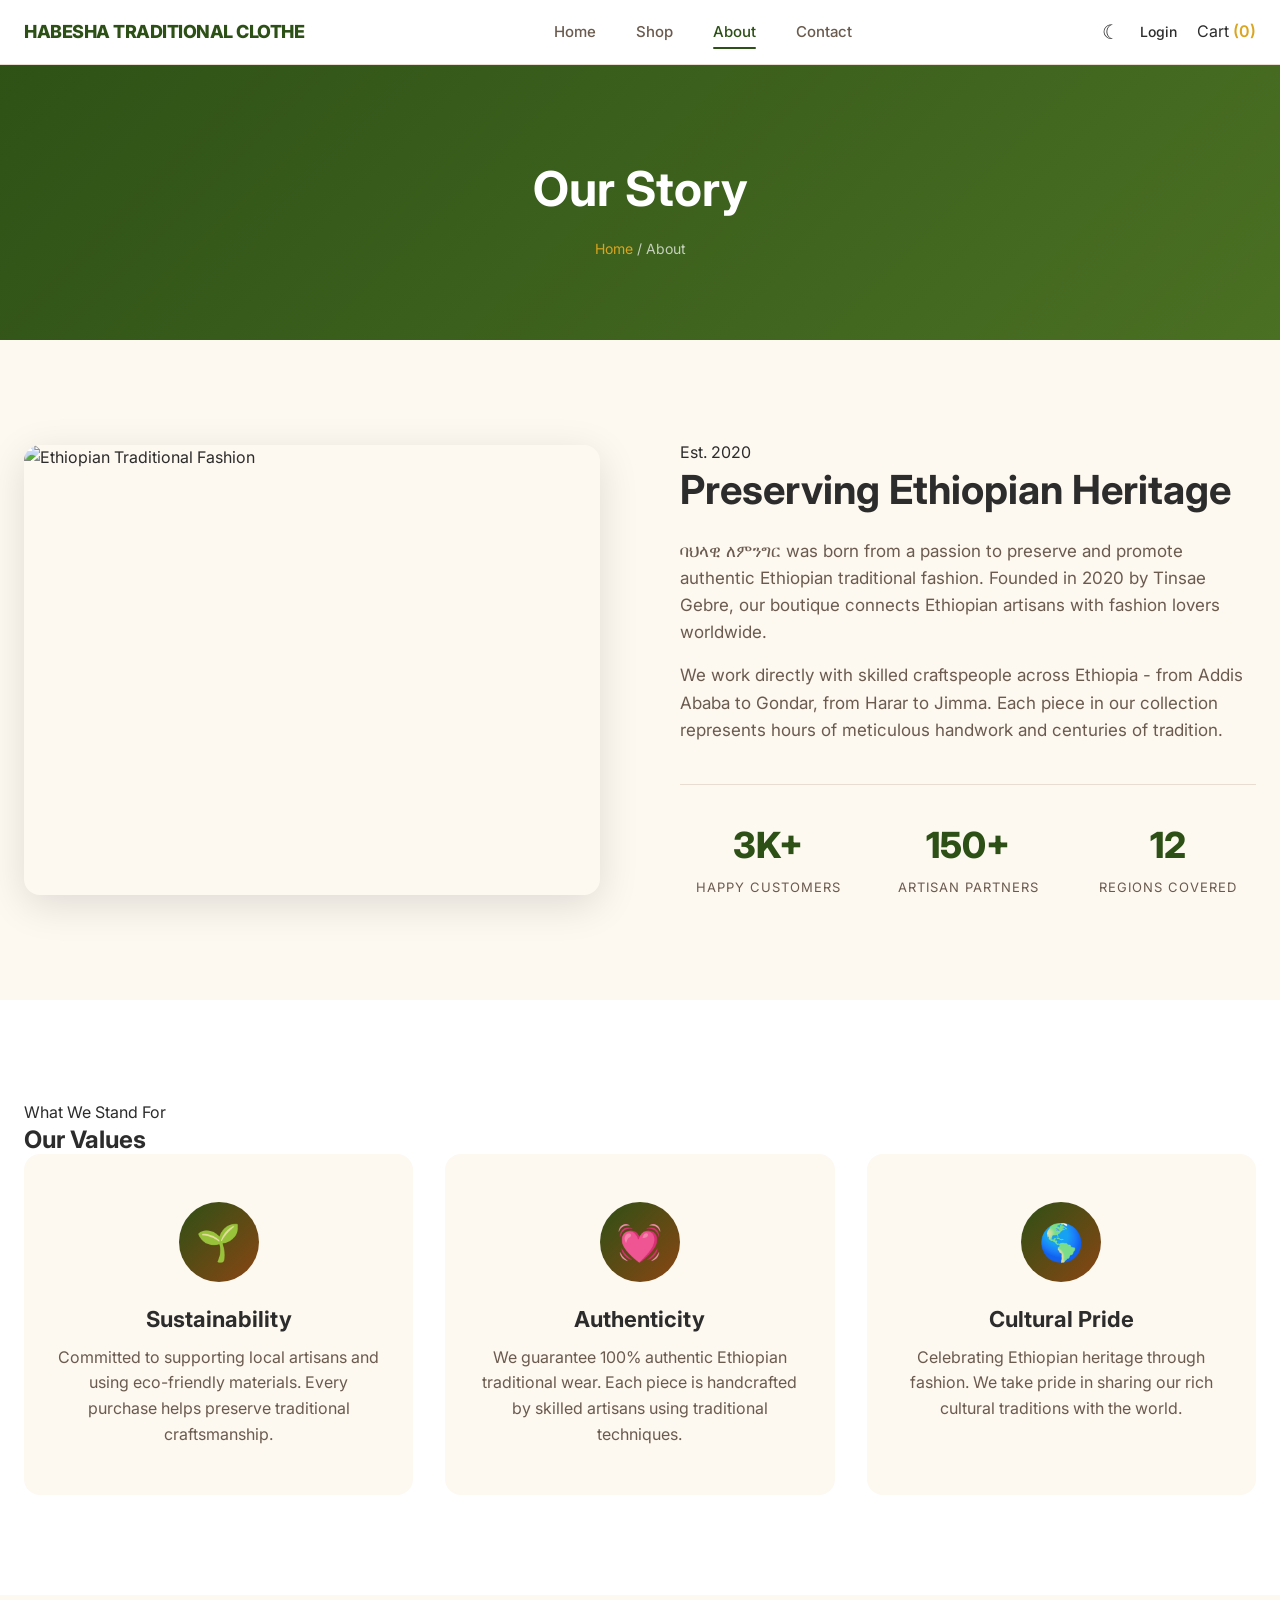
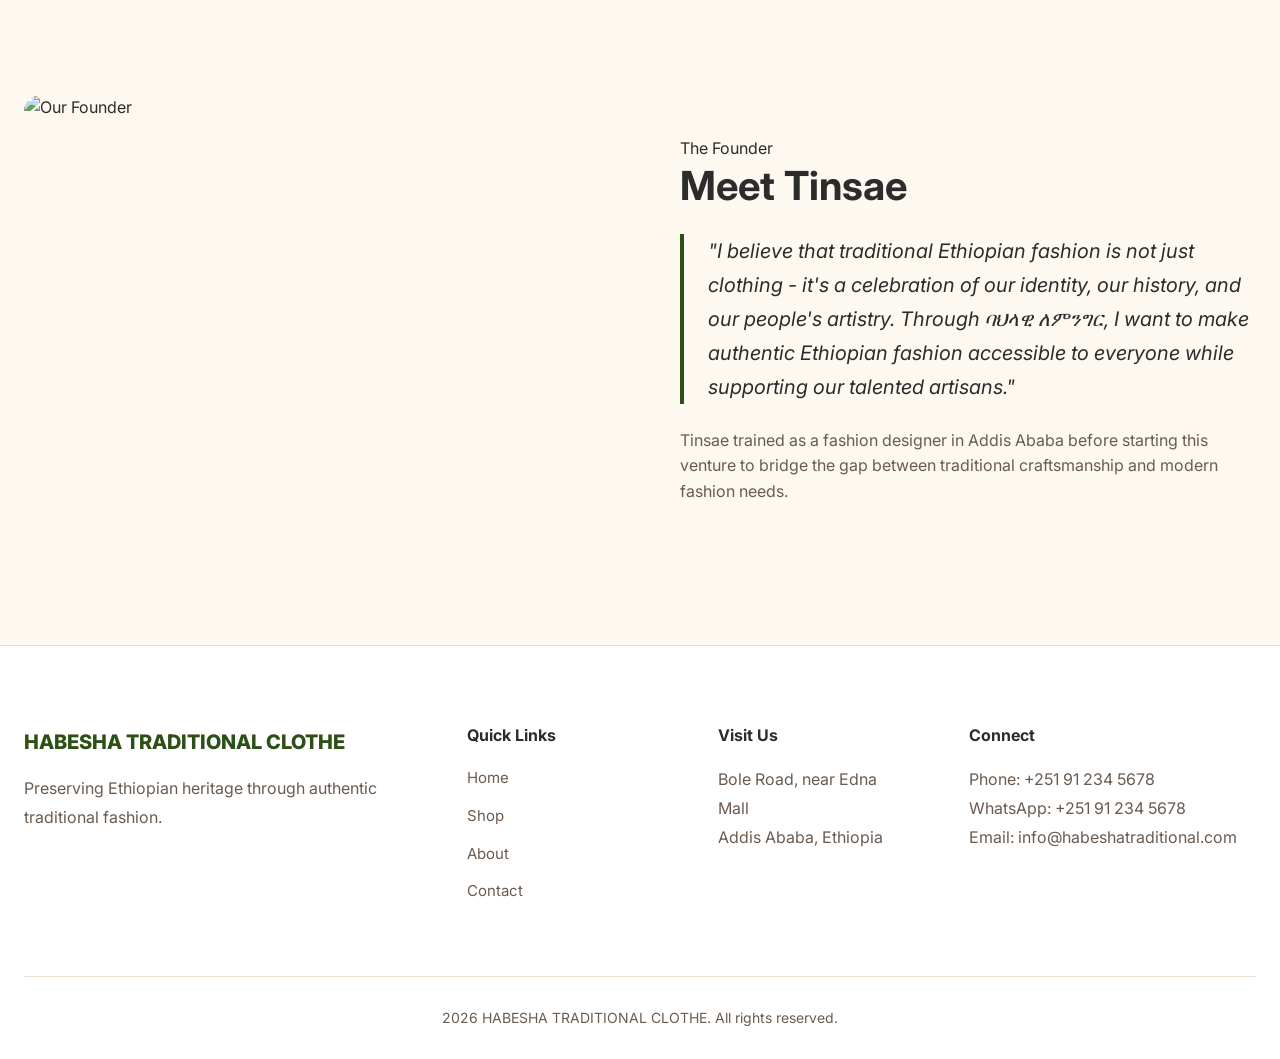
==== about.html @ 8e293a4e "boutque project" ====
<!DOCTYPE html>
<html lang="en">
<head>
    <meta charset="UTF-8">
    <meta name="viewport" content="width=device-width, initial-scale=1.0">
    <title>About | HABESHA TRADITIONAL CLOTHE - Ethiopian Fashion</title>
    <link href="https://fonts.googleapis.com/css2?family=Inter:wght@300;400;500;600;700;800&display=swap" rel="stylesheet">
    <link rel="stylesheet" href="styles.css">
    <script src="https://cdn.jsdelivr.net/npm/@emailjs/browser@4/dist/email.min.js"></script>
    <meta name="google-signin-client_id" content="YOUR_GOOGLE_CLIENT_ID.apps.googleusercontent.com">
    <script src="https://accounts.google.com/gsi/client" async defer></script>
    <meta name="facebook-app-id" content="YOUR_FACEBOOK_APP_ID">
    <script async defer crossorigin="anonymous" src="https://connect.facebook.net/en_US/sdk.js"></script>
</head>
<body>
    <nav class="navbar">
        <div class="nav-container">
            <a href="index.html" class="logo">HABESHA TRADITIONAL CLOTHE</a>
            <ul class="nav-links">
                <li><a href="index.html">Home</a></li>
                <li><a href="shop.html">Shop</a></li>
                <li><a href="about.html" class="active">About</a></li>
                <li><a href="contact.html">Contact</a></li>
            </ul>
            <div class="nav-icons">
                <a href="#" class="theme-toggle" onclick="toggleTheme()">
                    <span class="theme-icon">&#9790;</span>
                </a>
                <a href="#" class="user-icon" onclick="openAuthModal()">
                    <span class="user-text">Login</span>
                </a>
                <a href="#" class="cart-icon" onclick="openCart()">
                    <span>Cart</span>
                    <span class="cart-count">(0)</span>
                </a>
            </div>
            <div class="hamburger" onclick="toggleMenu()">
                <span></span>
                <span></span>
                <span></span>
            </div>
        </div>
    </nav>

    <div class="cart-sidebar" id="cartSidebar">
        <div class="cart-header">
            <h3>Shopping Cart</h3>
            <span onclick="closeCart()">X</span>
        </div>
        <div class="cart-items" id="cartItems">
            <p class="cart-empty">Your cart is empty</p>
        </div>
        <div class="cart-footer">
            <div class="cart-total">
                <span>Total:</span>
                <span id="cartTotal">ETB 0</span>
            </div>
            <button onclick="checkout()">Checkout</button>
        </div>
    </div>

    <section class="about-header">
        <div class="container">
            <h1>Our Story</h1>
            <div class="breadcrumbs">
                <a href="index.html">Home</a> / About
            </div>
        </div>
    </section>

    <section class="about-intro">
        <div class="container">
            <div class="about-intro-grid">
                <img src="https://images.unsplash.com/photo-1558171813-4c088753af8f?w=600" alt="Ethiopian Traditional Fashion" class="about-intro-image">
                <div class="about-intro-text">
                    <span class="section-subtitle">Est. 2020</span>
                    <h2>Preserving Ethiopian Heritage</h2>
                    <p>ባህላዊ ለምንግር was born from a passion to preserve and promote authentic Ethiopian traditional fashion. Founded in 2020 by Tinsae Gebre, our boutique connects Ethiopian artisans with fashion lovers worldwide.</p>
                    <p>We work directly with skilled craftspeople across Ethiopia - from Addis Ababa to Gondar, from Harar to Jimma. Each piece in our collection represents hours of meticulous handwork and centuries of tradition.</p>
                    <div class="about-stats">
                        <div class="stat-item">
                            <span class="stat-number">3K+</span>
                            <span class="stat-label">Happy Customers</span>
                        </div>
                        <div class="stat-item">
                            <span class="stat-number">150+</span>
                            <span class="stat-label">Artisan Partners</span>
                        </div>
                        <div class="stat-item">
                            <span class="stat-number">12</span>
                            <span class="stat-label">Regions Covered</span>
                        </div>
                    </div>
                </div>
            </div>
        </div>
    </section>

    <section class="values-section">
        <div class="container">
            <span class="section-subtitle">What We Stand For</span>
            <h2 class="section-title">Our Values</h2>
            <div class="values-grid">
                <div class="value-card">
                    <div class="value-icon">&#127793;</div>
                    <h3>Sustainability</h3>
                    <p>Committed to supporting local artisans and using eco-friendly materials. Every purchase helps preserve traditional craftsmanship.</p>
                </div>
                <div class="value-card">
                    <div class="value-icon">&#128147;</div>
                    <h3>Authenticity</h3>
                    <p>We guarantee 100% authentic Ethiopian traditional wear. Each piece is handcrafted by skilled artisans using traditional techniques.</p>
                </div>
                <div class="value-card">
                    <div class="value-icon">&#127758;</div>
                    <h3>Cultural Pride</h3>
                    <p>Celebrating Ethiopian heritage through fashion. We take pride in sharing our rich cultural traditions with the world.</p>
                </div>
            </div>
        </div>
    </section>

    <section class="owner-section">
        <div class="container">
            <div class="owner-grid">
                <img src="https://images.unsplash.com/photo-1573496359142-b8d87734a5a2?w=600" alt="Our Founder" class="owner-image">
                <div class="owner-text">
                    <span class="section-subtitle">The Founder</span>
                    <h2>Meet Tinsae</h2>
                    <blockquote>"I believe that traditional Ethiopian fashion is not just clothing - it's a celebration of our identity, our history, and our people's artistry. Through ባህላዊ ለምንግር, I want to make authentic Ethiopian fashion accessible to everyone while supporting our talented artisans."</blockquote>
                    <p>Tinsae trained as a fashion designer in Addis Ababa before starting this venture to bridge the gap between traditional craftsmanship and modern fashion needs.</p>
                </div>
            </div>
        </div>
    </section>

    <footer>
        <div class="container">
            <div class="footer-content">
                <div class="footer-section">
                    <a href="index.html" class="footer-logo">HABESHA TRADITIONAL CLOTHE</a>
                    <p>Preserving Ethiopian heritage through authentic traditional fashion.</p>
                </div>
                <div class="footer-section">
                    <h4>Quick Links</h4>
                    <ul>
                        <li><a href="index.html">Home</a></li>
                        <li><a href="shop.html">Shop</a></li>
                        <li><a href="about.html">About</a></li>
                        <li><a href="contact.html">Contact</a></li>
                    </ul>
                </div>
                <div class="footer-section">
                    <h4>Visit Us</h4>
                    <p>Bole Road, near Edna Mall<br>Addis Ababa, Ethiopia</p>
                </div>
                <div class="footer-section">
                    <h4>Connect</h4>
                    <p>Phone: +251 91 234 5678<br>WhatsApp: +251 91 234 5678<br>Email: info@habeshatraditional.com</p>
                </div>
            </div>
            <div class="footer-bottom">
                <p>2026 HABESHA TRADITIONAL CLOTHE. All rights reserved.</p>
            </div>
        </div>
    </footer>

    <div class="notification" id="notification"></div>

    <!-- Login/Register Modal -->
    <div class="auth-modal" id="authModal">
        <div class="auth-modal-content">
            <span class="close-auth" onclick="closeAuthModal()">&#10005;</span>
            <div class="auth-header">
                <h2 id="authTitle">Login</h2>
                <p id="authSubtitle">Welcome back! Please login to continue.</p>
            </div>
            <form id="loginForm" onsubmit="handleLogin(event)">
                <div class="auth-form">
                    <div class="form-group">
                        <label>Email Address</label>
                        <input type="email" placeholder="Enter your email" required>
                    </div>
                    <div class="form-group">
                        <label>Password</label>
                        <input type="password" placeholder="Enter your password" required>
                    </div>
                    <button type="submit" class="auth-btn">Login</button>
                    <p class="auth-switch">Don't have an account? <a href="#" onclick="switchAuth('register')">Create Account</a></p>
                </div>
            </form>
            <form id="registerForm" style="display: none;" onsubmit="handleRegister(event)">
                <div class="auth-form">
                    <div class="form-group">
                        <label>Full Name</label>
                        <input type="text" placeholder="Enter your name" required>
                    </div>
                    <div class="form-group">
                        <label>Email Address</label>
                        <input type="email" placeholder="Enter your email" required>
                    </div>
                    <div class="form-group">
                        <label>Phone Number</label>
                        <input type="tel" placeholder="+251..." required>
                    </div>
                    <div class="form-group">
                        <label>Password</label>
                        <input type="password" placeholder="Create a password" required>
                    </div>
                    <div class="form-group">
                        <label>Confirm Password</label>
                        <input type="password" placeholder="Confirm your password" required>
                    </div>
                    <button type="submit" class="auth-btn">Create Account</button>
                    <p class="auth-switch">Already have an account? <a href="#" onclick="switchAuth('login')">Login</a></p>
                </div>
            </form>
            <div class="auth-divider"><span>or continue with</span></div>
            <div class="social-auth">
                <button class="social-btn google-btn" onclick="googleSignIn()">
                    <svg class="google-icon" viewBox="0 0 24 24"><path fill="#4285F4" d="M22.56 12.25c0-.78-.07-1.53-.2-2.25H12v4.26h5.92c-.26 1.37-1.04 2.53-2.21 3.31v2.77h3.57c2.08-1.92 3.28-4.74 3.28-8.09z"/><path fill="#34A853" d="M12 23c2.97 0 5.46-.98 7.28-2.66l-3.57-2.77c-.98.66-2.23 1.06-3.71 1.06-2.86 0-5.29-1.93-6.16-4.53H2.18v2.84C3.99 20.53 7.7 23 12 23z"/><path fill="#FBBC05" d="M5.84 14.09c-.22-.66-.35-1.36-.35-2.09s.13-1.43.35-2.09V7.07H2.18C1.43 8.55 1 10.22 1 12s.43 3.45 1.18 4.93l2.85-2.22.81-.62z"/><path fill="#EA4335" d="M12 5.38c1.62 0 3.06.56 4.21 1.64l3.15-3.15C17.45 2.09 14.97 1 12 1 7.7 1 3.99 3.47 2.18 7.07l3.66 2.84c.87-2.6 3.3-4.53 6.16-4.53z"/></svg>
                    <span>Sign in with Google</span>
                </button>
                <button class="social-btn facebook-btn" onclick="facebookSignIn()">
                    <svg class="facebook-icon" viewBox="0 0 24 24"><path fill="#1877F2" d="M24 12.073c0-6.627-5.373-12-12-12s-12 5.373-12 12c0 5.99 4.388 10.954 10.125 11.854v-8.385H7.078v-3.47h3.047V9.43c0-3.007 1.792-4.669 4.533-4.669 1.312 0 2.686.235 2.686.235v2.953H15.83c-1.491 0-1.956.925-1.956 1.874v2.25h3.328l-.532 3.47h-2.796v8.385C19.612 23.027 24 18.062 24 12.073z"/></svg>
                    <span>Sign in with Facebook</span>
                </button>
            </div>
        </div>
    </div>

    <!-- Logged In User Menu -->
    <div class="user-menu" id="userMenu">
        <div class="user-menu-header">
            <div class="user-avatar-lg" id="userAvatar">J</div>
            <div class="user-info">
                <h4 id="userName">John Doe</h4>
                <p id="userEmail">john@email.com</p>
            </div>
        </div>
        <div class="user-menu-items">
            <a href="#" onclick="openProfileModal()"><span>&#128100;</span> My Account</a>
            <a href="#" onclick="openProfileModal(); showProfileTab('orders');"><span>&#128722;</span> My Orders</a>
            <a href="#"><span>&#10084;</span> Wishlist</a>
            <a href="#"><span>&#9881;</span> Settings</a>
        </div>
        <button class="logout-btn" onclick="logout()">Logout</button>
    </div>

    <!-- Profile Modal -->
    <div class="profile-modal" id="profileModal">
        <div class="profile-modal-content">
            <span class="close-profile" onclick="closeProfileModal()">&#10005;</span>
            <div class="profile-header">
                <div class="profile-avatar" id="profileAvatar">J</div>
                <h2 id="profileName">User Name</h2>
                <p id="profileEmail">user@email.com</p>
            </div>
            
            <div class="profile-tabs">
                <button class="profile-tab active" onclick="showProfileTab('edit')">Edit Profile</button>
                <button class="profile-tab" onclick="showProfileTab('orders')">My Orders</button>
                <button class="profile-tab" onclick="showProfileTab('settings')">Settings</button>
            </div>
            
            <div class="profile-content" id="editProfileTab">
                <form onsubmit="updateProfile(event)">
                    <div class="form-group">
                        <label>Full Name</label>
                        <input type="text" id="editName" required>
                    </div>
                    <div class="form-group">
                        <label>Email Address</label>
                        <input type="email" id="editEmail" required>
                    </div>
                    <div class="form-group">
                        <label>Phone Number</label>
                        <input type="tel" id="editPhone" placeholder="+251...">
                    </div>
                    <div class="form-group">
                        <label>Delivery Address</label>
                        <textarea id="editAddress" rows="3" placeholder="Enter your full address"></textarea>
                    </div>
                    <button type="submit" class="profile-save-btn">Save Changes</button>
                </form>
            </div>
            
            <div class="profile-content" id="ordersProfileTab" style="display:none;">
                <div id="orderHistory">
                    <p class="no-orders">No orders yet</p>
                </div>
            </div>
            
            <div class="profile-content" id="settingsProfileTab" style="display:none;">
                <form onsubmit="changePassword(event)">
                    <h4>Change Password</h4>
                    <div class="form-group">
                        <label>Current Password</label>
                        <input type="password" id="currentPassword" required>
                    </div>
                    <div class="form-group">
                        <label>New Password</label>
                        <input type="password" id="newPassword" required>
                    </div>
                    <div class="form-group">
                        <label>Confirm New Password</label>
                        <input type="password" id="confirmNewPassword" required>
                    </div>
                    <button type="submit" class="profile-save-btn">Update Password</button>
                </form>
            </div>
        </div>
    </div>

    <!-- Payment Modal -->
    <div class="payment-modal" id="paymentModal">
        <div class="payment-modal-content">
            <span class="close-payment" onclick="closePaymentModal()">&#10005;</span>
            <h2>Select Payment Method</h2>
            <p class="payment-subtitle">Choose how you'd like to pay</p>
            
            <div class="payment-methods">
                <div class="payment-method" onclick="selectPayment('telebirr')">
                    <div class="payment-icon telebirr-icon">T</div>
                    <div class="payment-info">
                        <h4>Telebirr</h4>
                        <p>Pay with Telebirr mobile money</p>
                    </div>
                    <span class="payment-check">&#10003;</span>
                </div>
                
                <div class="payment-method" onclick="selectPayment('cbe')">
                    <div class="payment-icon cbe-icon">C</div>
                    <div class="payment-info">
                        <h4>Commercial Bank of Ethiopia</h4>
                        <p>Direct bank transfer</p>
                    </div>
                    <span class="payment-check">&#10003;</span>
                </div>
                
                <div class="payment-method" onclick="selectPayment('awash')">
                    <div class="payment-icon awash-icon">A</div>
                    <div class="payment-info">
                        <h4>Awash Bank</h4>
                        <p>Transfer to Awash Bank</p>
                    </div>
                    <span class="payment-check">&#10003;</span>
                </div>
                
                <div class="payment-method" onclick="selectPayment('cod')">
                    <div class="payment-icon cod-icon">$</div>
                    <div class="payment-info">
                        <h4>Cash on Delivery</h4>
                        <p>Pay when you receive</p>
                    </div>
                    <span class="payment-check">&#10003;</span>
                </div>
            </div>
            
            <div class="payment-details" id="paymentDetails" style="display:none;">
                <h3 id="paymentTitle"></h3>
                <div id="paymentInfo"></div>
                <form id="paymentForm" onsubmit="processPayment(event)">
                    <div class="form-group">
                        <label>Transaction/Reference Number</label>
                        <input type="text" id="paymentRef" placeholder="Enter your payment reference" required>
                    </div>
                    <button type="submit" class="payment-btn">Confirm Order</button>
                </form>
            </div>
            
            <div class="cod-confirm" id="codConfirm" style="display:none;">
                <p>You will pay <strong id="codTotal">ETB 0</strong> when your order arrives.</p>
                <button onclick="processCODOrder()" class="payment-btn">Confirm Order</button>
            </div>
        </div>
    </div>

    <script src="script.js"></script>
</body>
</html>
---- styles.css ----
:root {
    --primary: #2D5016;
    --secondary: #8B4513;
    --accent: #DAA520;
    --background: #FDF8F0;
    --text: #2C2C2C;
    --text-light: #6B5B4F;
    --white: #FFFFFF;
    --border: #E8DDD0;
    --card-bg: #FFFFFF;
    --shadow: 0 4px 20px rgba(0,0,0,0.08);
    --shadow-lg: 0 10px 40px rgba(0,0,0,0.12);
    --radius: 16px;
    --radius-sm: 8px;
}

[data-theme="dark"] {
    --primary: #DAA520;
    --secondary: #8B4513;
    --accent: #FF6B35;
    --background: #1A1A1A;
    --text: #F5F5F5;
    --text-light: #B0A090;
    --white: #2C2C2C;
    --border: #404040;
    --card-bg: #2C2C2C;
    --shadow: 0 4px 20px rgba(0,0,0,0.3);
    --shadow-lg: 0 10px 40px rgba(0,0,0,0.4);
}

* { margin: 0; padding: 0; box-sizing: border-box; }
html { scroll-behavior: smooth; }

body {
    font-family: 'Inter', -apple-system, BlinkMacSystemFont, sans-serif;
    background: var(--background);
    color: var(--text);
    line-height: 1.6;
    font-size: 16px;
    transition: background 0.3s, color 0.3s;
}

h1, h2, h3, h4 { font-weight: 700; line-height: 1.2; color: var(--text); }
a { text-decoration: none; color: inherit; transition: 0.3s; }
ul { list-style: none; }
img { max-width: 100%; }

.container { max-width: 1280px; margin: 0 auto; padding: 0 24px; }

.navbar {
    position: fixed; top: 0; left: 0; right: 0;
    background: var(--white);
    backdrop-filter: blur(20px);
    -webkit-backdrop-filter: blur(20px);
    border-bottom: 1px solid var(--border);
    z-index: 1000;
    transition: all 0.3s;
}

.nav-container {
    max-width: 1280px; margin: 0 auto; padding: 16px 24px;
    display: flex; justify-content: space-between; align-items: center;
}

.logo {
    font-size: 18px; font-weight: 800;
    color: var(--primary);
    letter-spacing: -0.5px;
}

.nav-links { display: flex; gap: 40px; }
.nav-links a {
    font-size: 15px; font-weight: 500; color: var(--text-light);
    position: relative; padding: 8px 0;
}
.nav-links a:hover, .nav-links a.active { color: var(--primary); }
.nav-links a::after {
    content: ''; position: absolute; bottom: 0; left: 0;
    width: 0; height: 2px; background: var(--primary);
    transition: 0.3s; border-radius: 2px;
}
.nav-links a:hover::after, .nav-links a.active::after { width: 100%; }

.nav-icons { display: flex; gap: 20px; align-items: center; }
.nav-icons a { color: var(--text); transition: 0.3s; }
.nav-icons a:hover { color: var(--primary); }
.theme-toggle { cursor: pointer; font-size: 20px; }
.cart-count { color: var(--accent); font-weight: 600; }

.hamburger { display: none; flex-direction: column; gap: 6px; cursor: pointer; }
.hamburger span { width: 24px; height: 2px; background: var(--text); border-radius: 2px; transition: 0.3s; }

.hero {
    min-height: 100vh;
    background: linear-gradient(135deg, #2D5016 0%, #4A7023 50%, #8B4513 100%);
    display: flex; align-items: center; justify-content: center;
    position: relative; overflow: hidden;
    padding: 120px 24px 80px;
}

.hero::before {
    content: ''; position: absolute; top: -50%; right: -20%;
    width: 800px; height: 800px;
    background: radial-gradient(circle, rgba(218,165,32,0.3) 0%, transparent 70%);
    animation: float 8s ease-in-out infinite;
}

.hero::after {
    content: ''; position: absolute; bottom: -30%; left: -10%;
    width: 600px; height: 600px;
    background: radial-gradient(circle, rgba(139,69,19,0.2) 0%, transparent 70%);
    animation: float 10s ease-in-out infinite reverse;
}

@keyframes float {
    0%, 100% { transform: translate(0, 0); }
    50% { transform: translate(30px, -30px); }
}

.hero-content {
    position: relative; z-index: 1; text-align: center; max-width: 800px;
}

.hero-badge {
    display: inline-block;
    background: rgba(255,255,255,0.15);
    backdrop-filter: blur(10px);
    padding: 8px 20px;
    border-radius: 50px;
    font-size: 13px; font-weight: 600; color: #fff;
    text-transform: uppercase; letter-spacing: 2px;
    margin-bottom: 24px;
}

.hero-content h1 {
    font-size: clamp(40px, 8vw, 72px);
    color: #fff; margin-bottom: 16px;
    line-height: 1.1;
}

.hero-content p {
    font-size: 20px; color: rgba(255,255,255,0.85);
    margin-bottom: 40px; max-width: 500px; margin-left: auto; margin-right: auto;
}

.cta-btn {
    display: inline-flex; align-items: center; gap: 10px;
    padding: 16px 36px;
    background: var(--accent);
    color: #fff;
    font-size: 15px; font-weight: 600;
    border-radius: 50px;
    transition: all 0.3s;
    box-shadow: 0 4px 20px rgba(218,165,32,0.4);
}
.cta-btn:hover {
    transform: translateY(-3px);
    box-shadow: 0 8px 30px rgba(218,165,32,0.5);
}

.section-header { text-align: center; margin-bottom: 60px; }
.section-badge {
    display: inline-block;
    background: linear-gradient(135deg, var(--primary), var(--secondary));
    color: #fff; padding: 6px 16px;
    border-radius: 50px; font-size: 12px; font-weight: 600;
    text-transform: uppercase; letter-spacing: 1px;
    margin-bottom: 16px;
}
.section-header h2 { font-size: 40px; margin-bottom: 16px; }
.section-header p { color: var(--text-light); max-width: 600px; margin: 0 auto; }

.intro { padding: 120px 0; background: var(--background); }
.intro-grid { display: grid; grid-template-columns: 1fr 1fr; gap: 80px; align-items: center; }
.intro-text .section-badge { margin-bottom: 16px; }
.intro-text h2 { font-size: 44px; margin-bottom: 24px; }
.intro-text p { color: var(--text-light); margin-bottom: 16px; font-size: 17px; }

.text-link {
    display: inline-flex; align-items: center; gap: 8px;
    color: var(--primary); font-weight: 600; margin-top: 24px;
}
.text-link:hover { gap: 12px; }

.intro-images { position: relative; }
.intro-img-1 {
    height: 400px; width: 70%;
    object-fit: cover;
    border-radius: var(--radius); box-shadow: var(--shadow-lg);
}
.intro-img-2 {
    position: absolute; bottom: -40px; right: 0;
    height: 280px; width: 50%;
    object-fit: cover;
    border-radius: var(--radius); box-shadow: var(--shadow-lg);
}

.categories { padding: 100px 0; background: var(--background); }
.category-grid { display: grid; grid-template-columns: repeat(4, 1fr); gap: 24px; }
.category-card {
    position: relative; height: 380px;
    border-radius: var(--radius);
    overflow: hidden; cursor: pointer;
}
.category-img {
    height: 100%; width: 100%;
    object-fit: cover;
    transition: transform 0.5s;
}
.category-card:hover .category-img { transform: scale(1.1); }

.category-1 { background: linear-gradient(180deg, transparent 40%, rgba(0,0,0,0.7) 100%), linear-gradient(135deg, #2D5016, #4A7023); }
.category-2 { background: linear-gradient(180deg, transparent 40%, rgba(0,0,0,0.7) 100%), linear-gradient(135deg, #8B4513, #DAA520); }
.category-3 { background: linear-gradient(180deg, transparent 40%, rgba(0,0,0,0.7) 100%), linear-gradient(135deg, #DAA520, #2D5016); }
.category-4 { background: linear-gradient(180deg, transparent 40%, rgba(0,0,0,0.7) 100%), linear-gradient(135deg, #4A7023, #8B4513); }

.category-overlay {
    position: absolute; bottom: 0; left: 0; right: 0;
    padding: 30px; color: #fff;
}
.category-overlay h3 { font-size: 22px; margin-bottom: 4px; }
.category-overlay span {
    font-size: 13px; opacity: 0.8;
    text-transform: uppercase; letter-spacing: 1px;
}

.featured { padding: 120px 0; background: var(--card-bg); }
.featured-grid { display: grid; grid-template-columns: repeat(3, 1fr); gap: 32px; }
.featured-card {
    background: var(--background);
    border-radius: var(--radius);
    overflow: hidden;
    transition: all 0.3s;
}
.featured-card:hover { transform: translateY(-8px); box-shadow: var(--shadow-lg); }

.featured-img {
    height: 280px; width: 100%;
    object-fit: cover;
    transition: transform 0.5s;
}
.featured-card:hover .featured-img { transform: scale(1.05); }
.featured-1 { background: linear-gradient(135deg, #8B4513, #DAA520); }
.featured-2 { background: linear-gradient(135deg, #2D5016, #4A7023); }
.featured-3 { background: linear-gradient(135deg, #DAA520, #8B4513); }

.featured-content { padding: 24px; }
.featured-content h3 { font-size: 20px; margin-bottom: 8px; }
.featured-content p { color: var(--text-light); font-size: 15px; margin-bottom: 16px; }

.testimonials { padding: 120px 0; background: var(--background); }
.testimonial-grid { display: grid; grid-template-columns: repeat(3, 1fr); gap: 32px; }
.testimonial-card {
    background: var(--card-bg);
    padding: 40px;
    border-radius: var(--radius);
    box-shadow: var(--shadow);
    transition: all 0.3s;
}
.testimonial-card:hover { transform: translateY(-5px); box-shadow: var(--shadow-lg); }

.stars { color: #DAA520; margin-bottom: 16px; font-size: 14px; }
.testimonial-card p { font-size: 17px; line-height: 1.7; margin-bottom: 24px; color: var(--text); }
.client-info { display: flex; align-items: center; gap: 12px; }
.client-avatar {
    width: 48px; height: 48px;
    background: linear-gradient(135deg, var(--primary), var(--secondary));
    border-radius: 50%;
    display: flex; align-items: center; justify-content: center;
    color: #fff; font-weight: 700; font-size: 18px;
}
.client-name { font-weight: 600; font-size: 15px; }

.newsletter {
    padding: 100px 0;
    background: linear-gradient(135deg, #2D5016, #4A7023);
    text-align: center;
}
.newsletter h2 { color: #fff; font-size: 36px; margin-bottom: 16px; }
.newsletter > .container > p { color: rgba(255,255,255,0.8); margin-bottom: 32px; }

.newsletter-form { display: flex; gap: 12px; justify-content: center; flex-wrap: wrap; max-width: 500px; margin: 0 auto; }
.newsletter input {
    flex: 1; min-width: 250px;
    padding: 16px 24px;
    border: none; border-radius: 50px;
    font-size: 15px;
    background: rgba(255,255,255,0.15);
    color: #fff;
    backdrop-filter: blur(10px);
}
.newsletter input::placeholder { color: rgba(255,255,255,0.7); }
.newsletter button {
    padding: 16px 32px;
    background: var(--accent);
    color: #fff; border: none;
    border-radius: 50px;
    font-size: 15px; font-weight: 600;
    cursor: pointer;
    transition: all 0.3s;
}
.newsletter button:hover { background: #C4961A; transform: translateY(-2px); }

footer { background: var(--white); padding: 80px 0 30px; border-top: 1px solid var(--border); }
.footer-content { display: grid; grid-template-columns: 2fr 1fr 1fr 1.5fr; gap: 60px; margin-bottom: 60px; }
.footer-logo {
    font-size: 20px; font-weight: 800;
    color: var(--primary);
    margin-bottom: 16px; display: block;
}
.footer-section p { color: var(--text-light); line-height: 1.8; }
.footer-section h4 { font-size: 16px; margin-bottom: 20px; color: var(--text); }
.footer-section ul li { margin-bottom: 12px; }
.footer-section ul li a { color: var(--text-light); font-size: 15px; }
.footer-section ul li a:hover { color: var(--primary); }
.footer-bottom {
    text-align: center; padding-top: 30px;
    border-top: 1px solid var(--border);
}
.footer-bottom p { color: var(--text-light); font-size: 14px; }

.shop-header {
    padding: 160px 0 80px;
    background: linear-gradient(135deg, #2D5016, #4A7023);
    text-align: center;
}
.shop-header h1 { font-size: 48px; color: #fff; margin-bottom: 12px; }
.shop-header p { color: rgba(255,255,255,0.8); font-size: 18px; }

.breadcrumbs { margin-top: 20px; font-size: 14px; color: rgba(255,255,255,0.7); }
.breadcrumbs a { color: var(--accent); }

.shop-content { padding: 60px 0; }
.shop-layout { display: grid; grid-template-columns: 280px 1fr; gap: 40px; }

.shop-sidebar { position: sticky; top: 100px; }
.filter-section {
    background: var(--card-bg);
    padding: 24px;
    border-radius: var(--radius);
    margin-bottom: 24px;
    box-shadow: var(--shadow);
}
.filter-section h3 { font-size: 16px; margin-bottom: 20px; padding-bottom: 12px; border-bottom: 1px solid var(--border); }
.filter-btn {
    display: block; width: 100%;
    padding: 10px 0;
    background: none; border: none;
    text-align: left;
    font-size: 15px; color: var(--text-light);
    cursor: pointer; transition: 0.3s;
}
.filter-btn:hover, .filter-btn.active { color: var(--primary); font-weight: 600; }
.filter-section input[type="range"] { width: 100%; accent-color: var(--primary); }
.filter-section p { font-size: 14px; color: var(--text-light); margin-top: 8px; }

.shop-header-row {
    display: flex; justify-content: space-between; align-items: center;
    margin-bottom: 30px;
}
.product-count { color: var(--text-light); font-size: 15px; }
.shop-header-row select {
    padding: 10px 16px;
    border: 1px solid var(--border);
    border-radius: var(--radius-sm);
    background: var(--card-bg);
    color: var(--text);
    font-size: 14px; cursor: pointer;
}

.product-grid { display: grid; grid-template-columns: repeat(auto-fill, minmax(250px, 1fr)); gap: 24px; }
.product-card {
    background: var(--card-bg);
    border-radius: var(--radius);
    overflow: hidden;
    transition: all 0.3s;
    box-shadow: var(--shadow);
}
.product-card:hover { transform: translateY(-8px); box-shadow: var(--shadow-lg); }

.product-image {
    height: 280px; width: 100%; 
    object-fit: cover;
    position: relative;
}
.product-desc { font-size: 13px; color: var(--text-light); margin-bottom: 8px; }

.habesha-1 { background: linear-gradient(135deg, #F5F5F5, #E8E8E8); }
.habesha-2 { background: linear-gradient(135deg, #2D5016, #4A7023); }
.habesha-3 { background: linear-gradient(135deg, #F8F8F8, #E0E0E0); }
.mens-1 { background: linear-gradient(135deg, #F5F5F5, #E8E8E8); }
.mens-2 { background: linear-gradient(135deg, #DAA520, #C4961A); }
.shoes-1 { background: linear-gradient(135deg, #8B4513, #6B3410); }
.shoes-2 { background: linear-gradient(135deg, #6B3410, #4A2409); }
.shoes-3 { background: linear-gradient(135deg, #DAA520, #8B4513); }
.acc-1 { background: linear-gradient(135deg, #C0C0C0, #A0A0A0); }
.acc-2 { background: linear-gradient(135deg, #F0E68C, #DAA520); }
.shawl-1 { background: linear-gradient(135deg, #F5F5F5, #FFFFFF); }
.shawl-2 { background: linear-gradient(135deg, #8B4513, #DAA520); }

.product-badge {
    position: absolute; top: 16px; left: 16px;
    padding: 6px 14px;
    border-radius: 50px;
    font-size: 11px; font-weight: 700;
    text-transform: uppercase; letter-spacing: 1px;
    background: var(--primary); color: #fff;
}
.product-badge.sale { background: #D32F2F; }
.product-badge.bestseller { background: var(--accent); }

.product-card-content { padding: 20px; }
.product-card-content h3 { font-size: 17px; margin-bottom: 4px; }
.product-card .price { font-size: 20px; font-weight: 700; color: var(--primary); margin-bottom: 16px; }
.product-card button {
    width: 100%; padding: 14px;
    background: var(--primary);
    color: #fff; border: none;
    border-radius: var(--radius-sm);
    font-size: 14px; font-weight: 600;
    cursor: pointer; transition: all 0.3s;
}
.product-card button:hover { background: var(--secondary); }

.features-banner { padding: 50px 0; background: var(--card-bg); border-top: 1px solid var(--border); }
.features-grid { display: grid; grid-template-columns: repeat(4, 1fr); gap: 30px; }
.feature-item {
    text-align: center; padding: 24px;
    background: var(--background);
    border-radius: var(--radius);
}
.feature-icon {
    width: 60px; height: 60px;
    background: linear-gradient(135deg, var(--primary), var(--secondary));
    border-radius: 50%;
    margin: 0 auto 16px;
    display: flex; align-items: center; justify-content: center;
    color: #fff; font-size: 24px;
}
.feature-item h4 { font-size: 16px; margin-bottom: 4px; }
.feature-item p { font-size: 14px; color: var(--text-light); }

.about-header { padding: 160px 0 80px; background: linear-gradient(135deg, #2D5016, #4A7023); text-align: center; }
.about-header h1 { font-size: 48px; color: #fff; margin-bottom: 12px; }

.about-intro { padding: 100px 0; background: var(--background); }
.about-intro-grid { display: grid; grid-template-columns: 1fr 1fr; gap: 80px; align-items: center; }
.about-intro-image {
    height: 450px;
    width: 100%;
    object-fit: cover;
    border-radius: var(--radius);
    box-shadow: var(--shadow-lg);
}
.about-intro-text h2 { font-size: 40px; margin-bottom: 24px; }
.about-intro-text p { color: var(--text-light); margin-bottom: 16px; font-size: 17px; }

.about-stats {
    display: grid; grid-template-columns: repeat(3, 1fr);
    gap: 24px; margin-top: 40px;
    padding-top: 32px; border-top: 1px solid var(--border);
}
.stat-item { text-align: center; }
.stat-number { display: block; font-size: 36px; font-weight: 800; color: var(--primary); }
.stat-label { font-size: 13px; color: var(--text-light); text-transform: uppercase; letter-spacing: 1px; }

.values-section { padding: 100px 0; background: var(--card-bg); }
.values-grid { display: grid; grid-template-columns: repeat(3, 1fr); gap: 32px; }
.value-card {
    background: var(--background);
    padding: 48px 32px; text-align: center;
    border-radius: var(--radius);
    transition: all 0.3s;
}
.value-card:hover { transform: translateY(-8px); box-shadow: var(--shadow-lg); }
.value-icon {
    width: 80px; height: 80px;
    background: linear-gradient(135deg, var(--primary), var(--secondary));
    border-radius: 50%;
    margin: 0 auto 24px;
    display: flex; align-items: center; justify-content: center;
    font-size: 36px;
}
.value-card h3 { font-size: 22px; margin-bottom: 12px; }
.value-card p { color: var(--text-light); font-size: 16px; }

.owner-section { padding: 100px 0; background: var(--background); }
.owner-grid { display: grid; grid-template-columns: 1fr 1fr; gap: 80px; align-items: center; }
.owner-image {
    height: 450px;
    width: 100%;
    object-fit: cover;
    border-radius: var(--radius);
}
.owner-text h2 { font-size: 40px; margin-bottom: 24px; }
.owner-text blockquote {
    font-size: 20px; line-height: 1.7;
    color: var(--text);
    margin-bottom: 24px;
    padding-left: 24px;
    border-left: 4px solid var(--primary);
    font-style: italic;
}
.owner-text p { color: var(--text-light); }

.contact-header { padding: 160px 0 80px; background: linear-gradient(135deg, #2D5016, #4A7023); text-align: center; }
.contact-header h1 { font-size: 48px; color: #fff; margin-bottom: 12px; }
.contact-header p { color: rgba(255,255,255,0.8); font-size: 18px; }

.contact-content { padding: 80px 0; background: var(--background); }
.contact-grid { display: grid; grid-template-columns: 1fr 1.5fr; gap: 60px; }

.contact-info-card {
    background: var(--card-bg);
    padding: 28px; margin-bottom: 20px;
    border-radius: var(--radius);
    box-shadow: var(--shadow);
    display: flex; gap: 20px; align-items: flex-start;
}
.contact-icon {
    width: 52px; height: 52px;
    background: linear-gradient(135deg, var(--primary), var(--secondary));
    border-radius: 50%;
    display: flex; align-items: center; justify-content: center;
    color: #fff; font-size: 20px; flex-shrink: 0;
}
.contact-info-card h3 { font-size: 18px; margin-bottom: 8px; }
.contact-info-card p { color: var(--text-light); line-height: 1.7; }

.contact-form-wrapper {
    background: var(--card-bg);
    padding: 48px;
    border-radius: var(--radius);
    box-shadow: var(--shadow);
}
.contact-form-wrapper h2 { font-size: 28px; margin-bottom: 32px; }
.form-row { display: grid; grid-template-columns: 1fr 1fr; gap: 20px; }
.form-group { margin-bottom: 20px; }
.form-group label { display: block; font-size: 14px; font-weight: 600; margin-bottom: 8px; color: var(--text); }
.form-group input, .form-group select, .form-group textarea {
    width: 100%; padding: 14px 18px;
    border: 2px solid var(--border);
    border-radius: var(--radius-sm);
    font-size: 15px;
    background: var(--background);
    color: var(--text);
    transition: 0.3s;
}
.form-group input:focus, .form-group select:focus, .form-group textarea:focus {
    outline: none; border-color: var(--primary);
}
.contact-form-wrapper button {
    padding: 16px 40px;
    background: var(--primary);
    color: #fff; border: none;
    border-radius: var(--radius-sm);
    font-size: 15px; font-weight: 600;
    cursor: pointer; transition: all 0.3s;
}
.contact-form-wrapper button:hover { background: var(--secondary); }
.contact-form-wrapper button:disabled {
    opacity: 0.7;
    cursor: not-allowed;
}

.cart-sidebar {
    position: fixed; top: 0; right: 0; width: 420px; max-width: 100%; height: 100%;
    background: var(--card-bg); z-index: 2000;
    transform: translateX(100%); transition: 0.4s;
    box-shadow: -10px 0 40px var(--shadow);
    display: flex; flex-direction: column;
}
.cart-sidebar.active { transform: translateX(0); }
.cart-header {
    padding: 24px;
    border-bottom: 1px solid var(--border);
    display: flex; justify-content: space-between; align-items: center;
}
.cart-header h3 { font-size: 20px; }
.cart-header span { cursor: pointer; font-size: 24px; color: var(--text-light); }
.cart-items { flex: 1; overflow-y: auto; padding: 20px; }
.cart-empty { text-align: center; padding: 60px 20px; color: var(--text-light); }
.cart-item {
    display: flex; gap: 16px; padding: 16px 0;
    border-bottom: 1px solid var(--border);
}
.cart-item-info { flex: 1; }
.cart-item-info h4 { font-size: 15px; margin-bottom: 4px; }
.cart-item-price { color: var(--primary); font-weight: 600; }
.cart-item-qty { display: flex; gap: 8px; margin-top: 8px; }
.cart-item-qty button {
    width: 28px; height: 28px;
    border: 1px solid var(--border);
    background: var(--background);
    border-radius: 4px; cursor: pointer;
}
.remove-item { background: none; border: none; color: var(--text-light); cursor: pointer; font-size: 18px; }
.cart-footer { padding: 24px; border-top: 1px solid var(--border); }
.cart-total { display: flex; justify-content: space-between; font-size: 18px; font-weight: 700; margin-bottom: 16px; }
.cart-total span:last-child { color: var(--primary); }
.cart-footer button {
    width: 100%; padding: 16px;
    background: var(--primary); color: #fff;
    border: none; border-radius: var(--radius-sm);
    font-size: 15px; font-weight: 600; cursor: pointer;
}
.cart-footer button:hover { background: var(--secondary); }

.notification {
    position: fixed; top: 100px; right: 24px;
    background: var(--primary); color: #fff;
    padding: 16px 28px;
    border-radius: var(--radius-sm);
    box-shadow: var(--shadow-lg);
    transform: translateX(400px); transition: 0.4s;
    z-index: 3000; font-weight: 500;
}
.notification.show { transform: translateX(0); }

.auth-modal {
    position: fixed; top: 0; left: 0; right: 0; bottom: 0;
    background: rgba(0,0,0,0.6);
    z-index: 4000;
    display: flex; align-items: center; justify-content: center;
    opacity: 0; visibility: hidden; transition: 0.3s;
}
.auth-modal.active { opacity: 1; visibility: visible; }
.auth-modal-content {
    background: var(--card-bg);
    padding: 48px;
    border-radius: var(--radius);
    max-width: 420px; width: 90%;
    position: relative;
    box-shadow: var(--shadow-lg);
}
.close-auth {
    position: absolute; top: 16px; right: 16px;
    font-size: 24px; cursor: pointer; color: var(--text-light);
}
.close-auth:hover { color: var(--text); }
.auth-header { text-align: center; margin-bottom: 32px; }
.auth-header h2 { font-size: 28px; margin-bottom: 8px; }
.auth-header p { color: var(--text-light); font-size: 15px; }
.auth-form .form-group { margin-bottom: 20px; }
.auth-form label { display: block; font-size: 14px; font-weight: 500; margin-bottom: 8px; color: var(--text); }
.auth-form input {
    width: 100%; padding: 14px 16px;
    border: 2px solid var(--border);
    border-radius: var(--radius-sm);
    font-size: 15px;
    background: var(--background); color: var(--text);
    transition: 0.3s;
}
.auth-form input:focus { outline: none; border-color: var(--primary); }
.auth-btn {
    width: 100%; padding: 16px;
    background: var(--primary); color: #fff;
    border: none; border-radius: var(--radius-sm);
    font-size: 15px; font-weight: 600; cursor: pointer;
    transition: 0.3s; margin-top: 8px;
}
.auth-btn:hover { background: var(--secondary); }
.auth-switch { text-align: center; margin-top: 20px; font-size: 14px; color: var(--text-light); }
.auth-switch a { color: var(--primary); font-weight: 600; }
.auth-switch a:hover { text-decoration: underline; }
.auth-divider { text-align: center; margin: 24px 0; position: relative; }
.auth-divider span { background: var(--card-bg); padding: 0 16px; color: var(--text-light); font-size: 13px; position: relative; z-index: 1; }
.auth-divider::before { content: ''; position: absolute; top: 50%; left: 0; right: 0; height: 1px; background: var(--border); }
.social-auth { display: flex; gap: 12px; }
.social-btn {
    flex: 1; padding: 14px;
    border: 2px solid var(--border); border-radius: var(--radius-sm);
    background: var(--background); color: var(--text);
    font-size: 14px; font-weight: 500; cursor: pointer;
    display: flex; align-items: center; justify-content: center; gap: 8px;
    transition: 0.3s;
}
.social-btn:hover { border-color: var(--primary); }
.social-btn { display: flex; align-items: center; justify-content: center; gap: 10px; }
.social-btn span { font-weight: 500; }
.google-icon, .facebook-icon {
    width: 20px; height: 20px;
}
.google-btn:hover { border-color: #4285F4; }
.facebook-btn:hover { border-color: #1877F2; }

.user-menu {
    position: fixed; top: 70px; right: 20px;
    background: var(--card-bg);
    border-radius: var(--radius);
    box-shadow: var(--shadow-lg);
    min-width: 250px;
    z-index: 1500;
    opacity: 0; visibility: hidden;
    transform: translateY(-10px);
    transition: 0.3s;
}
.user-menu.active { opacity: 1; visibility: visible; transform: translateY(0); }
.user-menu-header {
    padding: 20px;
    display: flex; gap: 12px;
    border-bottom: 1px solid var(--border);
}
.user-avatar-lg {
    width: 48px; height: 48px;
    background: linear-gradient(135deg, var(--primary), var(--secondary));
    border-radius: 50%;
    display: flex; align-items: center; justify-content: center;
    color: #fff; font-weight: 700; font-size: 18px;
}
.user-info h4 { font-size: 16px; margin-bottom: 4px; }
.user-info p { font-size: 13px; color: var(--text-light); }
.user-menu-items { padding: 12px 0; }
.user-menu-items a {
    display: flex; align-items: center; gap: 12px;
    padding: 12px 20px;
    font-size: 14px; color: var(--text);
    transition: 0.3s;
}
.user-menu-items a:hover { background: var(--background); color: var(--primary); }
.user-menu-items span { font-size: 16px; }
.logout-btn {
    width: 100%; padding: 14px;
    background: none; border: none;
    border-top: 1px solid var(--border);
    color: #D32F2F; font-size: 14px; font-weight: 600;
    cursor: pointer; transition: 0.3s;
}
.logout-btn:hover { background: #FFF5F5; }

.user-icon { cursor: pointer; }
.user-text { font-size: 14px; font-weight: 500; }

.payment-modal {
    position: fixed; top: 0; left: 0; right: 0; bottom: 0;
    background: rgba(0,0,0,0.6);
    z-index: 4500;
    display: flex; align-items: center; justify-content: center;
    opacity: 0; visibility: hidden; transition: 0.3s;
}
.payment-modal.active { opacity: 1; visibility: visible; }
.payment-modal-content {
    background: var(--card-bg);
    padding: 40px;
    border-radius: var(--radius);
    max-width: 500px; width: 90%;
    position: relative;
    box-shadow: var(--shadow-lg);
}
.close-payment {
    position: absolute; top: 16px; right: 16px;
    font-size: 24px; cursor: pointer; color: var(--text-light);
}
.close-payment:hover { color: var(--text); }
.payment-modal-content h2 { font-size: 24px; margin-bottom: 8px; text-align: center; }
.payment-subtitle { text-align: center; color: var(--text-light); margin-bottom: 24px; }
.payment-methods { margin-bottom: 24px; }
.payment-method {
    display: flex; align-items: center; gap: 16px;
    padding: 16px;
    border: 2px solid var(--border);
    border-radius: var(--radius-sm);
    margin-bottom: 12px;
    cursor: pointer;
    transition: 0.3s;
}
.payment-method:hover, .payment-method.selected { border-color: var(--primary); background: var(--background); }
.payment-icon {
    width: 48px; height: 48px;
    border-radius: 50%;
    display: flex; align-items: center; justify-content: center;
    color: #fff; font-weight: 700; font-size: 20px;
}
.telebirr-icon { background: linear-gradient(135deg, #1DA1F2, #0D8BD9); }
.cbe-icon { background: linear-gradient(135deg, #0066B2, #004C82); }
.awash-icon { background: linear-gradient(135deg, #FF6B00, #CC5500); }
.cod-icon { background: linear-gradient(135deg, var(--primary), var(--secondary)); }
.payment-info { flex: 1; }
.payment-info h4 { font-size: 16px; margin-bottom: 4px; }
.payment-info p { font-size: 13px; color: var(--text-light); }
.payment-check { font-size: 20px; color: var(--primary); display: none; }
.payment-method.selected .payment-check { display: block; }

.payment-details { margin-top: 24px; padding-top: 24px; border-top: 1px solid var(--border); }
.payment-details h3 { font-size: 18px; margin-bottom: 12px; }
.payment-details p { font-size: 14px; color: var(--text-light); margin-bottom: 16px; }
.payment-btn {
    width: 100%; padding: 16px;
    background: var(--primary); color: #fff;
    border: none; border-radius: var(--radius-sm);
    font-size: 15px; font-weight: 600; cursor: pointer;
    margin-top: 16px;
}
.payment-btn:hover { background: var(--secondary); }
.cod-confirm { margin-top: 24px; padding-top: 24px; border-top: 1px solid var(--border); text-align: center; }
.cod-confirm p { margin-bottom: 16px; }

.profile-modal {
    position: fixed; top: 0; left: 0; right: 0; bottom: 0;
    background: rgba(0,0,0,0.6);
    z-index: 4500;
    display: flex; align-items: center; justify-content: center;
    opacity: 0; visibility: hidden; transition: 0.3s;
}
.profile-modal.active { opacity: 1; visibility: visible; }
.profile-modal-content {
    background: var(--card-bg);
    padding: 40px;
    border-radius: var(--radius);
    max-width: 550px; width: 90%;
    max-height: 90vh; overflow-y: auto;
    position: relative;
    box-shadow: var(--shadow-lg);
}
.close-profile {
    position: absolute; top: 16px; right: 16px;
    font-size: 24px; cursor: pointer; color: var(--text-light);
}
.close-profile:hover { color: var(--text); }
.profile-header { text-align: center; margin-bottom: 24px; }
.profile-avatar {
    width: 80px; height: 80px;
    background: linear-gradient(135deg, var(--primary), var(--secondary));
    border-radius: 50%;
    display: flex; align-items: center; justify-content: center;
    color: #fff; font-weight: 700; font-size: 32px;
    margin: 0 auto 12px;
}
.profile-header h2 { font-size: 24px; margin-bottom: 4px; }
.profile-header p { color: var(--text-light); font-size: 14px; }
.profile-tabs {
    display: flex; gap: 8px; margin-bottom: 24px;
    border-bottom: 1px solid var(--border);
}
.profile-tab {
    padding: 12px 20px;
    background: none; border: none;
    font-size: 14px; font-weight: 500;
    color: var(--text-light);
    cursor: pointer;
    border-bottom: 2px solid transparent;
    transition: 0.3s;
}
.profile-tab:hover, .profile-tab.active { color: var(--primary); border-bottom-color: var(--primary); }
.profile-content .form-group { margin-bottom: 16px; }
.profile-content label { display: block; font-size: 14px; font-weight: 500; margin-bottom: 8px; color: var(--text); }
.profile-content input, .profile-content textarea {
    width: 100%; padding: 12px 14px;
    border: 2px solid var(--border);
    border-radius: var(--radius-sm);
    font-size: 14px;
    background: var(--background); color: var(--text);
    transition: 0.3s;
}
.profile-content input:focus, .profile-content textarea:focus { outline: none; border-color: var(--primary); }
.profile-save-btn {
    width: 100%; padding: 14px;
    background: var(--primary); color: #fff;
    border: none; border-radius: var(--radius-sm);
    font-size: 14px; font-weight: 600; cursor: pointer;
    margin-top: 8px;
}
.profile-save-btn:hover { background: var(--secondary); }
.profile-content h4 { font-size: 18px; margin-bottom: 16px; padding-bottom: 12px; border-bottom: 1px solid var(--border); }

.order-item {
    background: var(--background);
    padding: 20px;
    border-radius: var(--radius-sm);
    margin-bottom: 16px;
}
.order-header {
    display: flex; justify-content: space-between; align-items: center;
    margin-bottom: 12px;
}
.order-id { font-weight: 600; font-size: 14px; }
.order-status {
    padding: 4px 12px;
    border-radius: 50px;
    font-size: 11px; font-weight: 600;
    text-transform: uppercase;
}
.order-status.delivered { background: #D4EDDA; color: #155724; }
.order-status.processing { background: #FFF3CD; color: #856404; }
.order-status.shipped { background: #D1ECF1; color: #0C5460; }
.order-status.pending { background: #E2E3E5; color: #383D41; }
.order-date { font-size: 13px; color: var(--text-light); margin-bottom: 8px; }
.order-items { font-size: 14px; }
.order-total { font-weight: 600; margin-top: 8px; color: var(--primary); }
.no-orders { text-align: center; padding: 40px 20px; color: var(--text-light); }

@media (max-width: 1024px) {
    .intro-grid, .about-intro-grid, .owner-grid, .contact-grid, .shop-layout { grid-template-columns: 1fr; }
    .category-grid, .featured-grid, .testimonial-grid, .footer-content, .values-grid, .features-grid { grid-template-columns: repeat(2, 1fr); }
}

@media (max-width: 768px) {
    .nav-links { display: none; position: absolute; top: 100%; left: 0; right: 0; background: var(--card-bg); flex-direction: column; padding: 24px; gap: 16px; box-shadow: var(--shadow); }
    .nav-links.active { display: flex; }
    .hamburger { display: flex; }
    
    .hero-content h1 { font-size: 36px; }
    .section-header h2 { font-size: 32px; }
    
    .category-grid, .featured-grid, .testimonial-grid, .values-grid, .features-grid { grid-template-columns: 1fr; }
    .footer-content { grid-template-columns: 1fr; gap: 40px; }
    .form-row { grid-template-columns: 1fr; }
    .about-stats { grid-template-columns: 1fr; gap: 16px; }
    .intro-images { margin-top: 40px; }
    .intro-img-2 { display: none; }
}
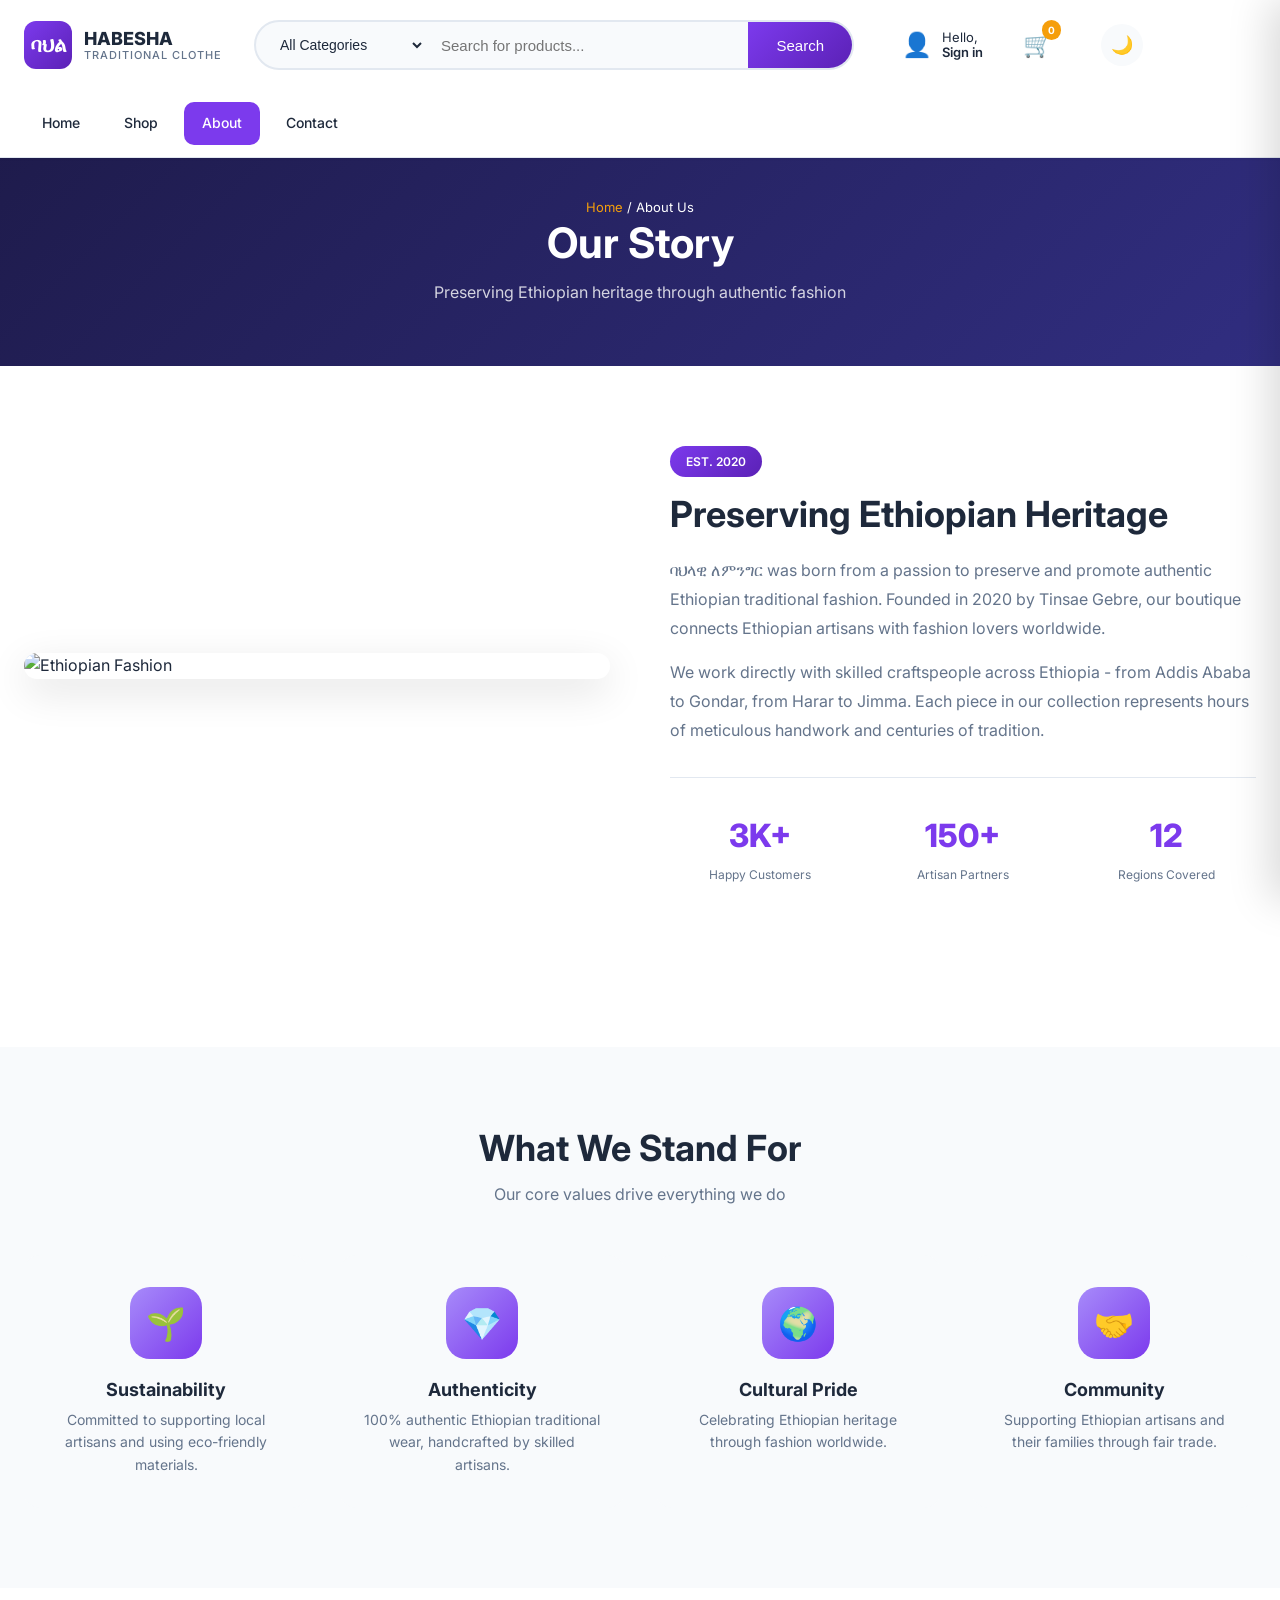
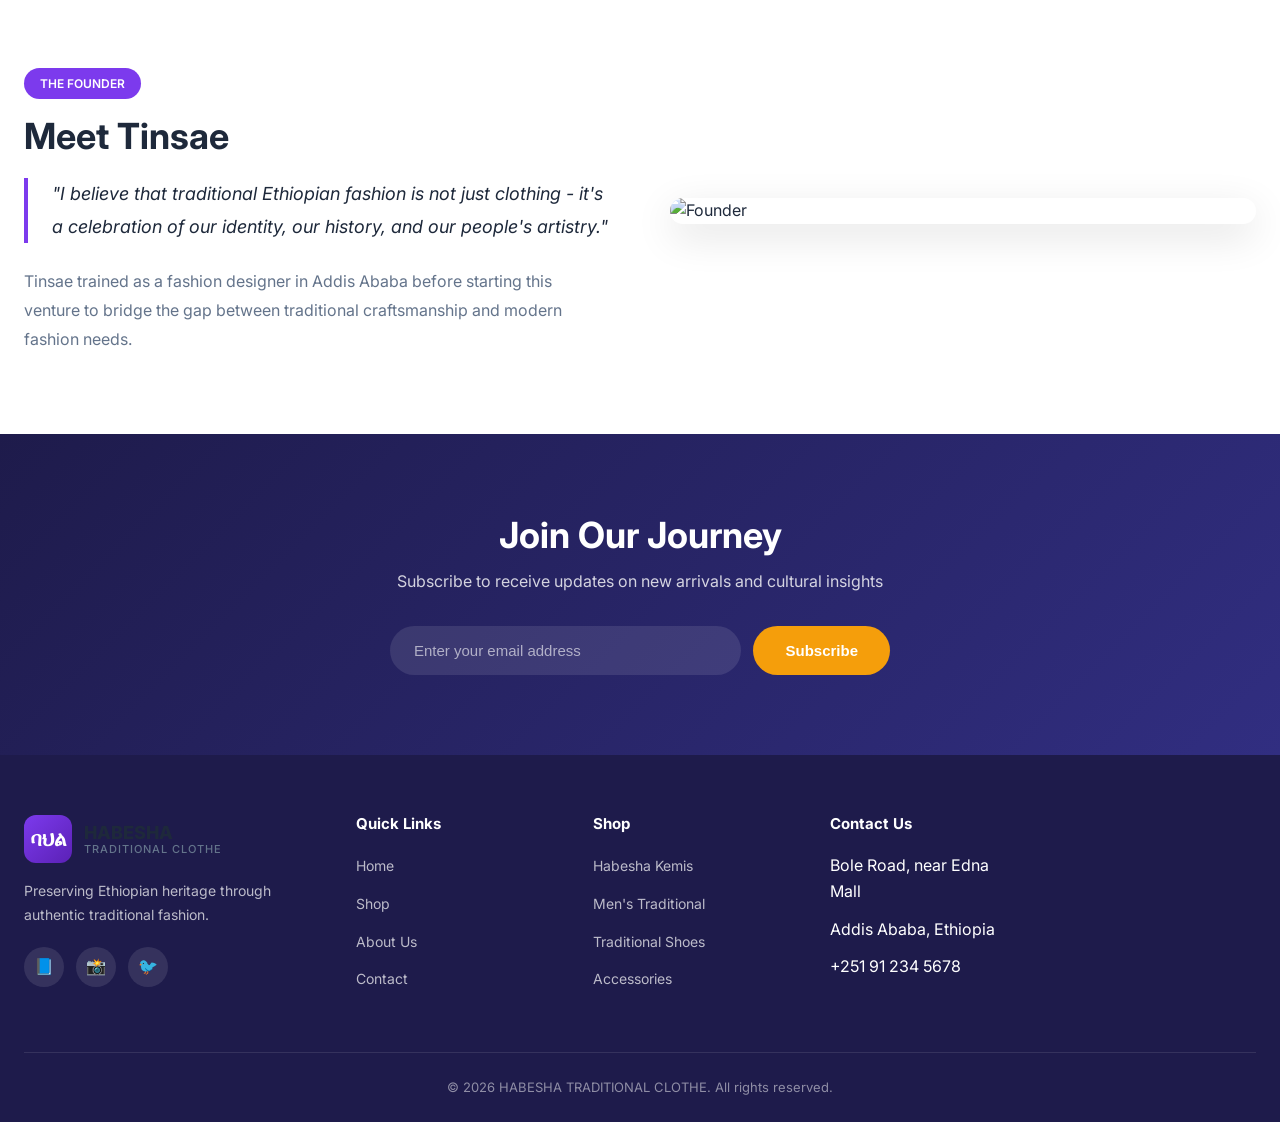
==== commit d0165503: "add new futures for all" ====
--- a/about.html
+++ b/about.html
@@ -3,360 +3,335 @@
 <head>
     <meta charset="UTF-8">
     <meta name="viewport" content="width=device-width, initial-scale=1.0">
-    <title>About | HABESHA TRADITIONAL CLOTHE - Ethiopian Fashion</title>
-    <link href="https://fonts.googleapis.com/css2?family=Inter:wght@300;400;500;600;700;800&display=swap" rel="stylesheet">
+    <title>About Us | HABESHA TRADITIONAL CLOTHE</title>
+    <link href="https://fonts.googleapis.com/css2?family=Inter:wght@400;500;600;700;800&display=swap" rel="stylesheet">
     <link rel="stylesheet" href="styles.css">
-    <script src="https://cdn.jsdelivr.net/npm/@emailjs/browser@4/dist/email.min.js"></script>
-    <meta name="google-signin-client_id" content="YOUR_GOOGLE_CLIENT_ID.apps.googleusercontent.com">
-    <script src="https://accounts.google.com/gsi/client" async defer></script>
-    <meta name="facebook-app-id" content="YOUR_FACEBOOK_APP_ID">
-    <script async defer crossorigin="anonymous" src="https://connect.facebook.net/en_US/sdk.js"></script>
 </head>
 <body>
-    <nav class="navbar">
-        <div class="nav-container">
-            <a href="index.html" class="logo">HABESHA TRADITIONAL CLOTHE</a>
-            <ul class="nav-links">
-                <li><a href="index.html">Home</a></li>
-                <li><a href="shop.html">Shop</a></li>
-                <li><a href="about.html" class="active">About</a></li>
-                <li><a href="contact.html">Contact</a></li>
-            </ul>
-            <div class="nav-icons">
-                <a href="#" class="theme-toggle" onclick="toggleTheme()">
-                    <span class="theme-icon">&#9790;</span>
+    <div class="top-bar">
+        <div class="container">
+            <div class="top-bar-content">
+                <span>Free Delivery on orders over ETB 5,000 in Addis Ababa!</span>
+                <a href="shop.html">Shop Now</a>
+            </div>
+        </div>
+    </div>
+
+    <header class="header">
+        <div class="container">
+            <div class="header-inner">
+                <a href="index.html" class="logo">
+                    <div class="logo-icon">ባህል</div>
+                    <div class="logo-text">
+                        HABESHA
+                        <span>TRADITIONAL CLOTHE</span>
+                    </div>
                 </a>
-                <a href="#" class="user-icon" onclick="openAuthModal()">
-                    <span class="user-text">Login</span>
-                </a>
-                <a href="#" class="cart-icon" onclick="openCart()">
-                    <span>Cart</span>
-                    <span class="cart-count">(0)</span>
-                </a>
-            </div>
-            <div class="hamburger" onclick="toggleMenu()">
-                <span></span>
-                <span></span>
-                <span></span>
-            </div>
-        </div>
-    </nav>
+                
+                <div class="search-box">
+                    <form>
+                        <select>
+                            <option>All Categories</option>
+                            <option>Habesha Kemis</option>
+                            <option>Men's Traditional</option>
+                            <option>Traditional Shoes</option>
+                        </select>
+                        <input type="text" placeholder="Search for products...">
+                        <button type="submit">Search</button>
+                    </form>
+                </div>
+                
+                <div class="header-actions">
+                    <div class="user-menu-wrapper" style="position: relative;">
+                        <a href="#" class="header-action" onclick="toggleUserMenu(); return false;">
+                            <div class="icon">👤</div>
+                            <div class="text">
+                                <span>Hello, <strong id="headerUserName">Sign in</strong></span>
+                            </div>
+                        </a>
+                        <div class="user-menu" id="userMenu">
+                            <div class="user-menu-header">
+                                <div class="user-avatar" id="userAvatar">J</div>
+                                <div>
+                                    <h4 id="userName">John Doe</h4>
+                                    <p id="userEmail">john@email.com</p>
+                                </div>
+                            </div>
+                            <div class="user-menu-links">
+                                <a href="#" onclick="openProfileModal(); closeUserMenu();"><span>👤</span> My Account</a>
+                                <a href="#" onclick="openProfileModal(); showProfileTab('orders'); closeUserMenu();"><span>📦</span> My Orders</a>
+                            </div>
+                            <button class="logout-btn" onclick="logout()">Logout</button>
+                        </div>
+                    </div>
+                    <a href="#" class="header-action" onclick="openCart()">
+                        <div class="icon">🛒<span class="badge" id="headerCartCount">0</span></div>
+                    </a>
+                </div>
+                <button class="theme-btn" onclick="toggleTheme()">🌙</button>
+            </div>
+        </div>
+        
+        <nav class="nav">
+            <div class="container">
+                <div class="nav-inner">
+                    <div class="nav-links">
+                        <a href="index.html">Home</a>
+                        <a href="shop.html">Shop</a>
+                        <a href="about.html" class="active">About</a>
+                        <a href="contact.html">Contact</a>
+                    </div>
+                </div>
+            </div>
+        </nav>
+    </header>
 
     <div class="cart-sidebar" id="cartSidebar">
         <div class="cart-header">
             <h3>Shopping Cart</h3>
-            <span onclick="closeCart()">X</span>
+            <button class="cart-close" onclick="closeCart()">✕</button>
         </div>
         <div class="cart-items" id="cartItems">
             <p class="cart-empty">Your cart is empty</p>
         </div>
         <div class="cart-footer">
             <div class="cart-total">
-                <span>Total:</span>
+                <span>Subtotal:</span>
                 <span id="cartTotal">ETB 0</span>
             </div>
-            <button onclick="checkout()">Checkout</button>
+            <button onclick="openPaymentModal()">Proceed to Checkout</button>
         </div>
     </div>
 
-    <section class="about-header">
-        <div class="container">
+    <section class="shop-hero">
+        <div class="container">
+            <div class="breadcrumbs">
+                <a href="index.html">Home</a> / About Us
+            </div>
             <h1>Our Story</h1>
-            <div class="breadcrumbs">
-                <a href="index.html">Home</a> / About
-            </div>
-        </div>
-    </section>
-
-    <section class="about-intro">
-        <div class="container">
-            <div class="about-intro-grid">
-                <img src="https://images.unsplash.com/photo-1558171813-4c088753af8f?w=600" alt="Ethiopian Traditional Fashion" class="about-intro-image">
-                <div class="about-intro-text">
-                    <span class="section-subtitle">Est. 2020</span>
-                    <h2>Preserving Ethiopian Heritage</h2>
-                    <p>ባህላዊ ለምንግር was born from a passion to preserve and promote authentic Ethiopian traditional fashion. Founded in 2020 by Tinsae Gebre, our boutique connects Ethiopian artisans with fashion lovers worldwide.</p>
-                    <p>We work directly with skilled craftspeople across Ethiopia - from Addis Ababa to Gondar, from Harar to Jimma. Each piece in our collection represents hours of meticulous handwork and centuries of tradition.</p>
-                    <div class="about-stats">
-                        <div class="stat-item">
-                            <span class="stat-number">3K+</span>
-                            <span class="stat-label">Happy Customers</span>
-                        </div>
-                        <div class="stat-item">
-                            <span class="stat-number">150+</span>
-                            <span class="stat-label">Artisan Partners</span>
-                        </div>
-                        <div class="stat-item">
-                            <span class="stat-number">12</span>
-                            <span class="stat-label">Regions Covered</span>
-                        </div>
-                    </div>
-                </div>
-            </div>
-        </div>
-    </section>
-
-    <section class="values-section">
-        <div class="container">
-            <span class="section-subtitle">What We Stand For</span>
-            <h2 class="section-title">Our Values</h2>
-            <div class="values-grid">
-                <div class="value-card">
-                    <div class="value-icon">&#127793;</div>
+            <p>Preserving Ethiopian heritage through authentic fashion</p>
+        </div>
+    </section>
+
+    <section class="products-section" style="padding: 80px 0;">
+        <div class="container">
+            <div style="display: grid; grid-template-columns: 1fr 1fr; gap: 60px; align-items: center; margin-bottom: 80px;">
+                <div>
+                    <img src="https://images.pexels.com/photos/2736832/pexels-photo-2736832.jpeg?auto=compress&cs=tinysrgb&w=600" alt="Ethiopian Fashion" style="width: 100%; border-radius: var(--radius); box-shadow: var(--shadow-lg);">
+                </div>
+                <div>
+                    <span style="display: inline-block; background: linear-gradient(135deg, var(--primary), var(--primary-dark)); color: #fff; padding: 6px 16px; border-radius: 50px; font-size: 12px; font-weight: 600; margin-bottom: 16px;">EST. 2020</span>
+                    <h2 style="font-size: 36px; margin-bottom: 20px;">Preserving Ethiopian Heritage</h2>
+                    <p style="color: var(--text-light); line-height: 1.8; margin-bottom: 16px;">
+                        ባህላዊ ለምንግር was born from a passion to preserve and promote authentic Ethiopian traditional fashion. Founded in 2020 by Tinsae Gebre, our boutique connects Ethiopian artisans with fashion lovers worldwide.
+                    </p>
+                    <p style="color: var(--text-light); line-height: 1.8;">
+                        We work directly with skilled craftspeople across Ethiopia - from Addis Ababa to Gondar, from Harar to Jimma. Each piece in our collection represents hours of meticulous handwork and centuries of tradition.
+                    </p>
+                    <div style="display: grid; grid-template-columns: repeat(3, 1fr); gap: 24px; margin-top: 32px; padding-top: 32px; border-top: 1px solid var(--border);">
+                        <div style="text-align: center;">
+                            <span style="font-size: 32px; font-weight: 800; color: var(--primary); display: block;">3K+</span>
+                            <span style="font-size: 12px; color: var(--text-light);">Happy Customers</span>
+                        </div>
+                        <div style="text-align: center;">
+                            <span style="font-size: 32px; font-weight: 800; color: var(--primary); display: block;">150+</span>
+                            <span style="font-size: 12px; color: var(--text-light);">Artisan Partners</span>
+                        </div>
+                        <div style="text-align: center;">
+                            <span style="font-size: 32px; font-weight: 800; color: var(--primary); display: block;">12</span>
+                            <span style="font-size: 12px; color: var(--text-light);">Regions Covered</span>
+                        </div>
+                    </div>
+                </div>
+            </div>
+        </div>
+    </section>
+
+    <section style="padding: 80px 0; background: var(--background);">
+        <div class="container">
+            <div class="section-header">
+                <h2>What We Stand For</h2>
+                <p>Our core values drive everything we do</p>
+            </div>
+            <div class="features-grid">
+                <div class="feature-card">
+                    <div class="feature-icon">🌱</div>
                     <h3>Sustainability</h3>
-                    <p>Committed to supporting local artisans and using eco-friendly materials. Every purchase helps preserve traditional craftsmanship.</p>
-                </div>
-                <div class="value-card">
-                    <div class="value-icon">&#128147;</div>
+                    <p>Committed to supporting local artisans and using eco-friendly materials.</p>
+                </div>
+                <div class="feature-card">
+                    <div class="feature-icon">💎</div>
                     <h3>Authenticity</h3>
-                    <p>We guarantee 100% authentic Ethiopian traditional wear. Each piece is handcrafted by skilled artisans using traditional techniques.</p>
-                </div>
-                <div class="value-card">
-                    <div class="value-icon">&#127758;</div>
+                    <p>100% authentic Ethiopian traditional wear, handcrafted by skilled artisans.</p>
+                </div>
+                <div class="feature-card">
+                    <div class="feature-icon">🌍</div>
                     <h3>Cultural Pride</h3>
-                    <p>Celebrating Ethiopian heritage through fashion. We take pride in sharing our rich cultural traditions with the world.</p>
-                </div>
-            </div>
-        </div>
-    </section>
-
-    <section class="owner-section">
-        <div class="container">
-            <div class="owner-grid">
-                <img src="https://images.unsplash.com/photo-1573496359142-b8d87734a5a2?w=600" alt="Our Founder" class="owner-image">
-                <div class="owner-text">
-                    <span class="section-subtitle">The Founder</span>
-                    <h2>Meet Tinsae</h2>
-                    <blockquote>"I believe that traditional Ethiopian fashion is not just clothing - it's a celebration of our identity, our history, and our people's artistry. Through ባህላዊ ለምንግር, I want to make authentic Ethiopian fashion accessible to everyone while supporting our talented artisans."</blockquote>
-                    <p>Tinsae trained as a fashion designer in Addis Ababa before starting this venture to bridge the gap between traditional craftsmanship and modern fashion needs.</p>
-                </div>
-            </div>
-        </div>
-    </section>
-
-    <footer>
-        <div class="container">
-            <div class="footer-content">
-                <div class="footer-section">
-                    <a href="index.html" class="footer-logo">HABESHA TRADITIONAL CLOTHE</a>
+                    <p>Celebrating Ethiopian heritage through fashion worldwide.</p>
+                </div>
+                <div class="feature-card">
+                    <div class="feature-icon">🤝</div>
+                    <h3>Community</h3>
+                    <p>Supporting Ethiopian artisans and their families through fair trade.</p>
+                </div>
+            </div>
+        </div>
+    </section>
+
+    <section class="products-section">
+        <div class="container">
+            <div style="display: grid; grid-template-columns: 1fr 1fr; gap: 60px; align-items: center;">
+                <div>
+                    <span style="display: inline-block; background: var(--primary); color: #fff; padding: 6px 16px; border-radius: 50px; font-size: 12px; font-weight: 600; margin-bottom: 16px;">THE FOUNDER</span>
+                    <h2 style="font-size: 36px; margin-bottom: 20px;">Meet Tinsae</h2>
+                    <blockquote style="font-size: 18px; line-height: 1.8; color: var(--text); padding-left: 24px; border-left: 4px solid var(--primary); font-style: italic; margin-bottom: 24px;">
+                        "I believe that traditional Ethiopian fashion is not just clothing - it's a celebration of our identity, our history, and our people's artistry."
+                    </blockquote>
+                    <p style="color: var(--text-light); line-height: 1.8;">
+                        Tinsae trained as a fashion designer in Addis Ababa before starting this venture to bridge the gap between traditional craftsmanship and modern fashion needs.
+                    </p>
+                </div>
+                <div>
+                    <img src="https://images.pexels.com/photos/1573496359142-b8d87734a5a2?auto=compress&cs=tinysrgb&w=600" alt="Founder" style="width: 100%; border-radius: var(--radius); box-shadow: var(--shadow-lg);">
+                </div>
+            </div>
+        </div>
+    </section>
+
+    <section class="newsletter">
+        <div class="container">
+            <h2>Join Our Journey</h2>
+            <p>Subscribe to receive updates on new arrivals and cultural insights</p>
+            <form class="newsletter-form" onsubmit="handleSubscribe(event)">
+                <input type="email" placeholder="Enter your email address" required>
+                <button type="submit">Subscribe</button>
+            </form>
+        </div>
+    </section>
+
+    <footer class="footer">
+        <div class="container">
+            <div class="footer-grid">
+                <div class="footer-brand">
+                    <a href="index.html" class="logo">
+                        <div class="logo-icon">ባህል</div>
+                        <div class="logo-text">
+                            HABESHA
+                            <span>TRADITIONAL CLOTHE</span>
+                        </div>
+                    </a>
                     <p>Preserving Ethiopian heritage through authentic traditional fashion.</p>
-                </div>
-                <div class="footer-section">
+                    <div class="footer-social">
+                        <a href="#">📘</a>
+                        <a href="#">📸</a>
+                        <a href="#">🐦</a>
+                    </div>
+                </div>
+                <div class="footer-col">
                     <h4>Quick Links</h4>
                     <ul>
                         <li><a href="index.html">Home</a></li>
                         <li><a href="shop.html">Shop</a></li>
-                        <li><a href="about.html">About</a></li>
+                        <li><a href="about.html">About Us</a></li>
                         <li><a href="contact.html">Contact</a></li>
                     </ul>
                 </div>
-                <div class="footer-section">
-                    <h4>Visit Us</h4>
-                    <p>Bole Road, near Edna Mall<br>Addis Ababa, Ethiopia</p>
-                </div>
-                <div class="footer-section">
-                    <h4>Connect</h4>
-                    <p>Phone: +251 91 234 5678<br>WhatsApp: +251 91 234 5678<br>Email: info@habeshatraditional.com</p>
+                <div class="footer-col">
+                    <h4>Shop</h4>
+                    <ul>
+                        <li><a href="shop.html">Habesha Kemis</a></li>
+                        <li><a href="shop.html">Men's Traditional</a></li>
+                        <li><a href="shop.html">Traditional Shoes</a></li>
+                        <li><a href="shop.html">Accessories</a></li>
+                    </ul>
+                </div>
+                <div class="footer-col">
+                    <h4>Contact Us</h4>
+                    <ul>
+                        <li><p>Bole Road, near Edna Mall</p></li>
+                        <li><p>Addis Ababa, Ethiopia</p></li>
+                        <li><p>+251 91 234 5678</p></li>
+                    </ul>
                 </div>
             </div>
             <div class="footer-bottom">
-                <p>2026 HABESHA TRADITIONAL CLOTHE. All rights reserved.</p>
+                <p>© 2026 HABESHA TRADITIONAL CLOTHE. All rights reserved.</p>
             </div>
         </div>
     </footer>
 
     <div class="notification" id="notification"></div>
 
-    <!-- Login/Register Modal -->
-    <div class="auth-modal" id="authModal">
-        <div class="auth-modal-content">
-            <span class="close-auth" onclick="closeAuthModal()">&#10005;</span>
+    <div class="modal-overlay auth-modal" id="authModal">
+        <div class="modal-content">
+            <button class="modal-close" onclick="closeAuthModal()">✕</button>
             <div class="auth-header">
-                <h2 id="authTitle">Login</h2>
-                <p id="authSubtitle">Welcome back! Please login to continue.</p>
+                <h2 id="authTitle">Welcome Back</h2>
+                <p id="authSubtitle">Sign in to your account</p>
             </div>
             <form id="loginForm" onsubmit="handleLogin(event)">
-                <div class="auth-form">
-                    <div class="form-group">
-                        <label>Email Address</label>
-                        <input type="email" placeholder="Enter your email" required>
-                    </div>
-                    <div class="form-group">
-                        <label>Password</label>
-                        <input type="password" placeholder="Enter your password" required>
-                    </div>
-                    <button type="submit" class="auth-btn">Login</button>
-                    <p class="auth-switch">Don't have an account? <a href="#" onclick="switchAuth('register')">Create Account</a></p>
-                </div>
+                <div class="form-group">
+                    <label>Email or Phone</label>
+                    <input type="text" placeholder="Enter your email or phone" required>
+                </div>
+                <div class="form-group">
+                    <label>Password <span style="color: var(--primary); font-size: 11px;">(min 8 characters)</span></label>
+                    <input type="password" placeholder="Enter your password" minlength="8" required>
+                </div>
+                <button type="submit" class="auth-btn">Sign In</button>
+                <p class="auth-switch">
+                    Don't have an account? <a href="#" onclick="switchAuth('register')">Create one</a>
+                </p>
             </form>
             <form id="registerForm" style="display: none;" onsubmit="handleRegister(event)">
-                <div class="auth-form">
-                    <div class="form-group">
-                        <label>Full Name</label>
-                        <input type="text" placeholder="Enter your name" required>
-                    </div>
-                    <div class="form-group">
-                        <label>Email Address</label>
-                        <input type="email" placeholder="Enter your email" required>
-                    </div>
-                    <div class="form-group">
-                        <label>Phone Number</label>
-                        <input type="tel" placeholder="+251..." required>
-                    </div>
-                    <div class="form-group">
-                        <label>Password</label>
-                        <input type="password" placeholder="Create a password" required>
-                    </div>
-                    <div class="form-group">
-                        <label>Confirm Password</label>
-                        <input type="password" placeholder="Confirm your password" required>
-                    </div>
-                    <button type="submit" class="auth-btn">Create Account</button>
-                    <p class="auth-switch">Already have an account? <a href="#" onclick="switchAuth('login')">Login</a></p>
-                </div>
+                <div class="form-group">
+                    <label>Full Name</label>
+                    <input type="text" placeholder="Enter your name" required>
+                </div>
+                <div class="form-group">
+                    <label>Email Address</label>
+                    <input type="email" placeholder="Enter your email" required>
+                </div>
+                <div class="form-group">
+                    <label>Phone Number</label>
+                    <input type="tel" placeholder="+251..." required>
+                </div>
+                <div class="form-group">
+                    <label>Password <span style="color: var(--primary); font-size: 11px;">(min 8 characters)</span></label>
+                    <input type="password" placeholder="At least 8 characters" minlength="8" required>
+                </div>
+                <button type="submit" class="auth-btn">Create Account</button>
+                <p class="auth-switch">
+                    Already have an account? <a href="#" onclick="switchAuth('login')">Sign in</a>
+                </p>
             </form>
-            <div class="auth-divider"><span>or continue with</span></div>
-            <div class="social-auth">
-                <button class="social-btn google-btn" onclick="googleSignIn()">
-                    <svg class="google-icon" viewBox="0 0 24 24"><path fill="#4285F4" d="M22.56 12.25c0-.78-.07-1.53-.2-2.25H12v4.26h5.92c-.26 1.37-1.04 2.53-2.21 3.31v2.77h3.57c2.08-1.92 3.28-4.74 3.28-8.09z"/><path fill="#34A853" d="M12 23c2.97 0 5.46-.98 7.28-2.66l-3.57-2.77c-.98.66-2.23 1.06-3.71 1.06-2.86 0-5.29-1.93-6.16-4.53H2.18v2.84C3.99 20.53 7.7 23 12 23z"/><path fill="#FBBC05" d="M5.84 14.09c-.22-.66-.35-1.36-.35-2.09s.13-1.43.35-2.09V7.07H2.18C1.43 8.55 1 10.22 1 12s.43 3.45 1.18 4.93l2.85-2.22.81-.62z"/><path fill="#EA4335" d="M12 5.38c1.62 0 3.06.56 4.21 1.64l3.15-3.15C17.45 2.09 14.97 1 12 1 7.7 1 3.99 3.47 2.18 7.07l3.66 2.84c.87-2.6 3.3-4.53 6.16-4.53z"/></svg>
-                    <span>Sign in with Google</span>
-                </button>
-                <button class="social-btn facebook-btn" onclick="facebookSignIn()">
-                    <svg class="facebook-icon" viewBox="0 0 24 24"><path fill="#1877F2" d="M24 12.073c0-6.627-5.373-12-12-12s-12 5.373-12 12c0 5.99 4.388 10.954 10.125 11.854v-8.385H7.078v-3.47h3.047V9.43c0-3.007 1.792-4.669 4.533-4.669 1.312 0 2.686.235 2.686.235v2.953H15.83c-1.491 0-1.956.925-1.956 1.874v2.25h3.328l-.532 3.47h-2.796v8.385C19.612 23.027 24 18.062 24 12.073z"/></svg>
-                    <span>Sign in with Facebook</span>
-                </button>
-            </div>
         </div>
     </div>
 
-    <!-- Logged In User Menu -->
-    <div class="user-menu" id="userMenu">
-        <div class="user-menu-header">
-            <div class="user-avatar-lg" id="userAvatar">J</div>
-            <div class="user-info">
-                <h4 id="userName">John Doe</h4>
-                <p id="userEmail">john@email.com</p>
-            </div>
-        </div>
-        <div class="user-menu-items">
-            <a href="#" onclick="openProfileModal()"><span>&#128100;</span> My Account</a>
-            <a href="#" onclick="openProfileModal(); showProfileTab('orders');"><span>&#128722;</span> My Orders</a>
-            <a href="#"><span>&#10084;</span> Wishlist</a>
-            <a href="#"><span>&#9881;</span> Settings</a>
-        </div>
-        <button class="logout-btn" onclick="logout()">Logout</button>
-    </div>
-
-    <!-- Profile Modal -->
-    <div class="profile-modal" id="profileModal">
-        <div class="profile-modal-content">
-            <span class="close-profile" onclick="closeProfileModal()">&#10005;</span>
-            <div class="profile-header">
-                <div class="profile-avatar" id="profileAvatar">J</div>
-                <h2 id="profileName">User Name</h2>
-                <p id="profileEmail">user@email.com</p>
-            </div>
-            
-            <div class="profile-tabs">
-                <button class="profile-tab active" onclick="showProfileTab('edit')">Edit Profile</button>
-                <button class="profile-tab" onclick="showProfileTab('orders')">My Orders</button>
-                <button class="profile-tab" onclick="showProfileTab('settings')">Settings</button>
-            </div>
-            
-            <div class="profile-content" id="editProfileTab">
-                <form onsubmit="updateProfile(event)">
-                    <div class="form-group">
-                        <label>Full Name</label>
-                        <input type="text" id="editName" required>
-                    </div>
-                    <div class="form-group">
-                        <label>Email Address</label>
-                        <input type="email" id="editEmail" required>
-                    </div>
-                    <div class="form-group">
-                        <label>Phone Number</label>
-                        <input type="tel" id="editPhone" placeholder="+251...">
-                    </div>
-                    <div class="form-group">
-                        <label>Delivery Address</label>
-                        <textarea id="editAddress" rows="3" placeholder="Enter your full address"></textarea>
-                    </div>
-                    <button type="submit" class="profile-save-btn">Save Changes</button>
-                </form>
-            </div>
-            
-            <div class="profile-content" id="ordersProfileTab" style="display:none;">
-                <div id="orderHistory">
-                    <p class="no-orders">No orders yet</p>
-                </div>
-            </div>
-            
-            <div class="profile-content" id="settingsProfileTab" style="display:none;">
-                <form onsubmit="changePassword(event)">
-                    <h4>Change Password</h4>
-                    <div class="form-group">
-                        <label>Current Password</label>
-                        <input type="password" id="currentPassword" required>
-                    </div>
-                    <div class="form-group">
-                        <label>New Password</label>
-                        <input type="password" id="newPassword" required>
-                    </div>
-                    <div class="form-group">
-                        <label>Confirm New Password</label>
-                        <input type="password" id="confirmNewPassword" required>
-                    </div>
-                    <button type="submit" class="profile-save-btn">Update Password</button>
-                </form>
-            </div>
-        </div>
-    </div>
-
-    <!-- Payment Modal -->
-    <div class="payment-modal" id="paymentModal">
-        <div class="payment-modal-content">
-            <span class="close-payment" onclick="closePaymentModal()">&#10005;</span>
-            <h2>Select Payment Method</h2>
-            <p class="payment-subtitle">Choose how you'd like to pay</p>
-            
+    <div class="modal-overlay payment-modal" id="paymentModal">
+        <div class="modal-content">
+            <button class="modal-close" onclick="closePaymentModal()">✕</button>
+            <div class="auth-header">
+                <h2>Select Payment Method</h2>
+                <p>Choose how you'd like to pay</p>
+            </div>
             <div class="payment-methods">
                 <div class="payment-method" onclick="selectPayment('telebirr')">
-                    <div class="payment-icon telebirr-icon">T</div>
-                    <div class="payment-info">
-                        <h4>Telebirr</h4>
-                        <p>Pay with Telebirr mobile money</p>
-                    </div>
-                    <span class="payment-check">&#10003;</span>
-                </div>
-                
+                    <div class="payment-icon telebirr">T</div>
+                    <div class="payment-info"><h4>Telebirr</h4><p>Pay with Telebirr mobile money</p></div>
+                    <span class="payment-check">✓</span>
+                </div>
                 <div class="payment-method" onclick="selectPayment('cbe')">
-                    <div class="payment-icon cbe-icon">C</div>
-                    <div class="payment-info">
-                        <h4>Commercial Bank of Ethiopia</h4>
-                        <p>Direct bank transfer</p>
-                    </div>
-                    <span class="payment-check">&#10003;</span>
-                </div>
-                
-                <div class="payment-method" onclick="selectPayment('awash')">
-                    <div class="payment-icon awash-icon">A</div>
-                    <div class="payment-info">
-                        <h4>Awash Bank</h4>
-                        <p>Transfer to Awash Bank</p>
-                    </div>
-                    <span class="payment-check">&#10003;</span>
-                </div>
-                
+                    <div class="payment-icon cbe">C</div>
+                    <div class="payment-info"><h4>Commercial Bank</h4><p>Direct bank transfer</p></div>
+                    <span class="payment-check">✓</span>
+                </div>
                 <div class="payment-method" onclick="selectPayment('cod')">
-                    <div class="payment-icon cod-icon">$</div>
-                    <div class="payment-info">
-                        <h4>Cash on Delivery</h4>
-                        <p>Pay when you receive</p>
-                    </div>
-                    <span class="payment-check">&#10003;</span>
-                </div>
-            </div>
-            
+                    <div class="payment-icon cod">$</div>
+                    <div class="payment-info"><h4>Cash on Delivery</h4><p>Pay when you receive</p></div>
+                    <span class="payment-check">✓</span>
+                </div>
+            </div>
             <div class="payment-details" id="paymentDetails" style="display:none;">
                 <h3 id="paymentTitle"></h3>
                 <div id="paymentInfo"></div>
@@ -368,7 +343,6 @@
                     <button type="submit" class="payment-btn">Confirm Order</button>
                 </form>
             </div>
-            
             <div class="cod-confirm" id="codConfirm" style="display:none;">
                 <p>You will pay <strong id="codTotal">ETB 0</strong> when your order arrives.</p>
                 <button onclick="processCODOrder()" class="payment-btn">Confirm Order</button>
--- a/styles.css
+++ b/styles.css
@@ -1,911 +1,1965 @@
 :root {
-    --primary: #2D5016;
-    --secondary: #8B4513;
-    --accent: #DAA520;
-    --background: #FDF8F0;
-    --text: #2C2C2C;
-    --text-light: #6B5B4F;
+    --primary: #7C3AED;
+    --primary-light: #A78BFA;
+    --primary-dark: #5B21B6;
+    --secondary: #1E1B4B;
+    --accent: #F59E0B;
+    --background: #F8FAFC;
+    --background-alt: #F1F5F9;
+    --text: #1E293B;
+    --text-light: #64748B;
     --white: #FFFFFF;
-    --border: #E8DDD0;
+    --border: #E2E8F0;
     --card-bg: #FFFFFF;
-    --shadow: 0 4px 20px rgba(0,0,0,0.08);
-    --shadow-lg: 0 10px 40px rgba(0,0,0,0.12);
+    --success: #10B981;
+    --error: #EF4444;
+    --shadow: 0 1px 3px rgba(0,0,0,0.06);
+    --shadow-md: 0 4px 12px rgba(0,0,0,0.08);
+    --shadow-lg: 0 12px 40px rgba(0,0,0,0.12);
     --radius: 16px;
-    --radius-sm: 8px;
+    --radius-sm: 10px;
+    --radius-xs: 6px;
 }
 
 [data-theme="dark"] {
-    --primary: #DAA520;
-    --secondary: #8B4513;
-    --accent: #FF6B35;
-    --background: #1A1A1A;
-    --text: #F5F5F5;
-    --text-light: #B0A090;
-    --white: #2C2C2C;
-    --border: #404040;
-    --card-bg: #2C2C2C;
-    --shadow: 0 4px 20px rgba(0,0,0,0.3);
-    --shadow-lg: 0 10px 40px rgba(0,0,0,0.4);
+    --primary: #A78BFA;
+    --primary-light: #C4B5FD;
+    --primary-dark: #8B5CF6;
+    --secondary: #312E81;
+    --accent: #FBBF24;
+    --background: #0F172A;
+    --background-alt: #1E293B;
+    --text: #F1F5F9;
+    --text-light: #94A3B8;
+    --white: #1E293B;
+    --border: #334155;
+    --card-bg: #1E293B;
+    --shadow: 0 1px 3px rgba(0,0,0,0.2);
+    --shadow-md: 0 4px 12px rgba(0,0,0,0.3);
+    --shadow-lg: 0 12px 40px rgba(0,0,0,0.4);
 }
 
 * { margin: 0; padding: 0; box-sizing: border-box; }
-html { scroll-behavior: smooth; }
+*:before, *:after { box-sizing: border-box; }
+html { scroll-behavior: smooth; font-size: 16px; width: 100%; max-width: 100%; overflow-x: hidden; }
 
 body {
     font-family: 'Inter', -apple-system, BlinkMacSystemFont, sans-serif;
     background: var(--background);
     color: var(--text);
     line-height: 1.6;
-    font-size: 16px;
     transition: background 0.3s, color 0.3s;
+    overflow-x: hidden;
+    min-height: 100vh;
+    padding-top: 80px;
 }
 
 h1, h2, h3, h4 { font-weight: 700; line-height: 1.2; color: var(--text); }
 a { text-decoration: none; color: inherit; transition: 0.3s; }
 ul { list-style: none; }
-img { max-width: 100%; }
+img { max-width: 100%; height: auto; display: block; }
 
 .container { max-width: 1280px; margin: 0 auto; padding: 0 24px; }
 
-.navbar {
-    position: fixed; top: 0; left: 0; right: 0;
+/* HEADER */
+.top-bar {
+    background: var(--secondary);
+    color: #fff;
+    padding: 10px 0;
+    font-size: 13px;
+}
+.top-bar-content {
+    display: flex;
+    justify-content: space-between;
+    align-items: center;
+}
+.top-bar a { color: var(--accent); font-weight: 600; }
+
+.header {
     background: var(--white);
-    backdrop-filter: blur(20px);
-    -webkit-backdrop-filter: blur(20px);
+    position: fixed;
+    top: 0;
+    left: 0;
+    right: 0;
+    z-index: 1000;
+    box-shadow: var(--shadow);
+}
+
+.header-inner {
+    display: flex;
+    align-items: center;
+    gap: 32px;
+    padding: 16px 0;
+}
+
+.logo {
+    display: flex;
+    align-items: center;
+    gap: 12px;
+    flex-shrink: 0;
+}
+.logo-icon {
+    width: 48px;
+    height: 48px;
+    background: linear-gradient(135deg, var(--primary), var(--primary-dark));
+    border-radius: 12px;
+    display: flex;
+    align-items: center;
+    justify-content: center;
+    font-size: 20px;
+    color: #fff;
+    font-weight: 800;
+}
+.logo-text {
+    font-size: 18px;
+    font-weight: 800;
+    color: var(--text);
+    line-height: 1.1;
+}
+.logo-text span {
+    display: block;
+    font-size: 11px;
+    font-weight: 500;
+    color: var(--text-light);
+    letter-spacing: 1px;
+}
+
+.search-box {
+    flex: 1;
+    max-width: 600px;
+    position: relative;
+}
+.search-box form {
+    display: flex;
+    background: var(--background);
+    border: 2px solid var(--border);
+    border-radius: 50px;
+    overflow: hidden;
+    transition: all 0.3s;
+}
+.search-box form:focus-within {
+    border-color: var(--primary);
+    box-shadow: 0 0 0 4px rgba(124, 58, 237, 0.1);
+}
+.search-box select {
+    padding: 14px 20px;
+    border: none;
+    background: transparent;
+    font-size: 14px;
+    color: var(--text);
+    cursor: pointer;
+}
+.search-box input {
+    flex: 1;
+    padding: 14px 16px;
+    border: none;
+    background: transparent;
+    font-size: 15px;
+    color: var(--text);
+}
+.search-box input:focus { outline: none; }
+.search-box button {
+    padding: 14px 28px;
+    background: linear-gradient(135deg, var(--primary), var(--primary-dark));
+    border: none;
+    color: #fff;
+    font-size: 15px;
+    cursor: pointer;
+    transition: opacity 0.3s;
+}
+.search-box button:hover { opacity: 0.9; }
+
+.header-actions {
+    display: flex;
+    align-items: center;
+    gap: 8px;
+}
+.header-action {
+    display: flex;
+    align-items: center;
+    gap: 10px;
+    padding: 10px 16px;
+    border-radius: var(--radius-sm);
+    color: var(--text);
+    transition: all 0.3s;
+}
+.header-action:hover { background: var(--background); }
+.header-action .icon {
+    font-size: 24px;
+    position: relative;
+}
+.header-action .badge {
+    position: absolute;
+    top: -6px;
+    right: -8px;
+    background: var(--accent);
+    color: #fff;
+    font-size: 10px;
+    font-weight: 700;
+    padding: 2px 6px;
+    border-radius: 50px;
+    min-width: 18px;
+    text-align: center;
+}
+.header-action .text { font-size: 13px; line-height: 1.2; }
+.header-action .text strong { display: block; font-weight: 600; }
+
+/* NAV */
+.nav {
+    background: var(--white);
     border-bottom: 1px solid var(--border);
-    z-index: 1000;
-    transition: all 0.3s;
-}
-
-.nav-container {
-    max-width: 1280px; margin: 0 auto; padding: 16px 24px;
-    display: flex; justify-content: space-between; align-items: center;
-}
-
-.logo {
-    font-size: 18px; font-weight: 800;
-    color: var(--primary);
-    letter-spacing: -0.5px;
-}
-
-.nav-links { display: flex; gap: 40px; }
+}
+.nav-inner {
+    display: flex;
+    align-items: center;
+    justify-content: space-between;
+    padding: 12px 0;
+}
+.nav-links {
+    display: flex;
+    gap: 8px;
+}
 .nav-links a {
-    font-size: 15px; font-weight: 500; color: var(--text-light);
-    position: relative; padding: 8px 0;
-}
-.nav-links a:hover, .nav-links a.active { color: var(--primary); }
-.nav-links a::after {
-    content: ''; position: absolute; bottom: 0; left: 0;
-    width: 0; height: 2px; background: var(--primary);
-    transition: 0.3s; border-radius: 2px;
-}
-.nav-links a:hover::after, .nav-links a.active::after { width: 100%; }
-
-.nav-icons { display: flex; gap: 20px; align-items: center; }
-.nav-icons a { color: var(--text); transition: 0.3s; }
-.nav-icons a:hover { color: var(--primary); }
-.theme-toggle { cursor: pointer; font-size: 20px; }
-.cart-count { color: var(--accent); font-weight: 600; }
-
-.hamburger { display: none; flex-direction: column; gap: 6px; cursor: pointer; }
-.hamburger span { width: 24px; height: 2px; background: var(--text); border-radius: 2px; transition: 0.3s; }
-
+    padding: 10px 18px;
+    font-size: 14px;
+    font-weight: 500;
+    color: var(--text);
+    border-radius: var(--radius-sm);
+    transition: all 0.3s;
+}
+.nav-links a:hover, .nav-links a.active {
+    background: var(--primary);
+    color: #fff;
+}
+.nav-right {
+    display: flex;
+    align-items: center;
+    gap: 12px;
+}
+.theme-btn {
+    width: 42px;
+    height: 42px;
+    border-radius: 50%;
+    border: none;
+    background: var(--background);
+    font-size: 18px;
+    cursor: pointer;
+    transition: all 0.3s;
+}
+.theme-btn:hover { background: var(--border); }
+
+/* HERO */
 .hero {
-    min-height: 100vh;
-    background: linear-gradient(135deg, #2D5016 0%, #4A7023 50%, #8B4513 100%);
-    display: flex; align-items: center; justify-content: center;
-    position: relative; overflow: hidden;
-    padding: 120px 24px 80px;
-}
-
+    background: linear-gradient(135deg, var(--secondary) 0%, #312E81 100%);
+    padding: 80px 0;
+    position: relative;
+    overflow: hidden;
+}
 .hero::before {
-    content: ''; position: absolute; top: -50%; right: -20%;
-    width: 800px; height: 800px;
-    background: radial-gradient(circle, rgba(218,165,32,0.3) 0%, transparent 70%);
-    animation: float 8s ease-in-out infinite;
-}
-
-.hero::after {
-    content: ''; position: absolute; bottom: -30%; left: -10%;
-    width: 600px; height: 600px;
-    background: radial-gradient(circle, rgba(139,69,19,0.2) 0%, transparent 70%);
-    animation: float 10s ease-in-out infinite reverse;
-}
-
-@keyframes float {
-    0%, 100% { transform: translate(0, 0); }
-    50% { transform: translate(30px, -30px); }
-}
-
+    content: '';
+    position: absolute;
+    top: 0;
+    right: 0;
+    width: 50%;
+    height: 100%;
+    background: url("data:image/svg+xml,%3Csvg width='60' height='60' viewBox='0 0 60 60' xmlns='http://www.w3.org/2000/svg'%3E%3Cg fill='none' fill-rule='evenodd'%3E%3Cg fill='%237C3AED' fill-opacity='0.1'%3E%3Cpath d='M36 34v-4h-2v4h-4v2h4v4h2v-4h4v-2h-4zm0-30V0h-2v4h-4v2h4v4h2V6h4V4h-4zM6 34v-4H4v4H0v2h4v4h2v-4h4v-2H6zM6 4V0H4v4H0v2h4v4h2V6h4V4H6z'/%3E%3C/g%3E%3C/g%3E%3C/svg%3E");
+}
 .hero-content {
-    position: relative; z-index: 1; text-align: center; max-width: 800px;
-}
-
+    position: relative;
+    z-index: 1;
+    max-width: 600px;
+    text-align: center;
+    margin: 0 auto;
+}
 .hero-badge {
-    display: inline-block;
-    background: rgba(255,255,255,0.15);
-    backdrop-filter: blur(10px);
-    padding: 8px 20px;
+    display: inline-flex;
+    align-items: center;
+    gap: 8px;
+    background: rgba(255,255,255,0.1);
+    padding: 8px 16px;
     border-radius: 50px;
-    font-size: 13px; font-weight: 600; color: #fff;
-    text-transform: uppercase; letter-spacing: 2px;
-    margin-bottom: 24px;
-}
-
-.hero-content h1 {
-    font-size: clamp(40px, 8vw, 72px);
-    color: #fff; margin-bottom: 16px;
+    color: var(--accent);
+    font-size: 12px;
+    font-weight: 600;
+    margin-bottom: 20px;
+}
+.hero h1 {
+    font-size: 52px;
+    color: #fff;
+    margin-bottom: 20px;
     line-height: 1.1;
 }
-
-.hero-content p {
-    font-size: 20px; color: rgba(255,255,255,0.85);
-    margin-bottom: 40px; max-width: 500px; margin-left: auto; margin-right: auto;
-}
-
-.cta-btn {
-    display: inline-flex; align-items: center; gap: 10px;
-    padding: 16px 36px;
+.hero p {
+    font-size: 18px;
+    color: rgba(255,255,255,0.8);
+    margin-bottom: 32px;
+    max-width: 480px;
+}
+.hero-btns {
+    display: flex;
+    gap: 16px;
+    flex-wrap: wrap;
+    justify-content: center;
+}
+.btn {
+    display: inline-flex;
+    align-items: center;
+    gap: 8px;
+    padding: 16px 32px;
+    border-radius: 50px;
+    font-size: 15px;
+    font-weight: 600;
+    cursor: pointer;
+    transition: all 0.3s;
+    border: none;
+}
+.btn-primary {
     background: var(--accent);
     color: #fff;
-    font-size: 15px; font-weight: 600;
-    border-radius: 50px;
-    transition: all 0.3s;
-    box-shadow: 0 4px 20px rgba(218,165,32,0.4);
-}
-.cta-btn:hover {
-    transform: translateY(-3px);
-    box-shadow: 0 8px 30px rgba(218,165,32,0.5);
-}
-
-.section-header { text-align: center; margin-bottom: 60px; }
-.section-badge {
-    display: inline-block;
-    background: linear-gradient(135deg, var(--primary), var(--secondary));
-    color: #fff; padding: 6px 16px;
-    border-radius: 50px; font-size: 12px; font-weight: 600;
-    text-transform: uppercase; letter-spacing: 1px;
-    margin-bottom: 16px;
-}
-.section-header h2 { font-size: 40px; margin-bottom: 16px; }
-.section-header p { color: var(--text-light); max-width: 600px; margin: 0 auto; }
-
-.intro { padding: 120px 0; background: var(--background); }
-.intro-grid { display: grid; grid-template-columns: 1fr 1fr; gap: 80px; align-items: center; }
-.intro-text .section-badge { margin-bottom: 16px; }
-.intro-text h2 { font-size: 44px; margin-bottom: 24px; }
-.intro-text p { color: var(--text-light); margin-bottom: 16px; font-size: 17px; }
-
-.text-link {
-    display: inline-flex; align-items: center; gap: 8px;
-    color: var(--primary); font-weight: 600; margin-top: 24px;
-}
-.text-link:hover { gap: 12px; }
-
-.intro-images { position: relative; }
-.intro-img-1 {
-    height: 400px; width: 70%;
-    object-fit: cover;
-    border-radius: var(--radius); box-shadow: var(--shadow-lg);
-}
-.intro-img-2 {
-    position: absolute; bottom: -40px; right: 0;
-    height: 280px; width: 50%;
-    object-fit: cover;
-    border-radius: var(--radius); box-shadow: var(--shadow-lg);
-}
-
-.categories { padding: 100px 0; background: var(--background); }
-.category-grid { display: grid; grid-template-columns: repeat(4, 1fr); gap: 24px; }
+}
+.btn-primary:hover {
+    transform: translateY(-2px);
+    box-shadow: 0 8px 24px rgba(245, 158, 11, 0.4);
+}
+.btn-outline {
+    background: transparent;
+    color: #fff;
+    border: 2px solid rgba(255,255,255,0.3);
+}
+.btn-outline:hover {
+    background: rgba(255,255,255,0.1);
+    border-color: #fff;
+}
+
+/* CATEGORIES */
+.categories {
+    padding: 80px 0;
+    background: var(--background);
+}
+.section-header {
+    text-align: center;
+    margin-bottom: 48px;
+}
+.section-header h2 {
+    font-size: 36px;
+    margin-bottom: 12px;
+}
+.section-header p {
+    color: var(--text-light);
+    font-size: 16px;
+}
+.categories-grid {
+    display: grid;
+    grid-template-columns: repeat(6, 1fr);
+    gap: 20px;
+}
 .category-card {
-    position: relative; height: 380px;
+    background: var(--card-bg);
     border-radius: var(--radius);
-    overflow: hidden; cursor: pointer;
-}
-.category-img {
-    height: 100%; width: 100%;
-    object-fit: cover;
-    transition: transform 0.5s;
-}
-.category-card:hover .category-img { transform: scale(1.1); }
-
-.category-1 { background: linear-gradient(180deg, transparent 40%, rgba(0,0,0,0.7) 100%), linear-gradient(135deg, #2D5016, #4A7023); }
-.category-2 { background: linear-gradient(180deg, transparent 40%, rgba(0,0,0,0.7) 100%), linear-gradient(135deg, #8B4513, #DAA520); }
-.category-3 { background: linear-gradient(180deg, transparent 40%, rgba(0,0,0,0.7) 100%), linear-gradient(135deg, #DAA520, #2D5016); }
-.category-4 { background: linear-gradient(180deg, transparent 40%, rgba(0,0,0,0.7) 100%), linear-gradient(135deg, #4A7023, #8B4513); }
-
-.category-overlay {
-    position: absolute; bottom: 0; left: 0; right: 0;
-    padding: 30px; color: #fff;
-}
-.category-overlay h3 { font-size: 22px; margin-bottom: 4px; }
-.category-overlay span {
-    font-size: 13px; opacity: 0.8;
-    text-transform: uppercase; letter-spacing: 1px;
-}
-
-.featured { padding: 120px 0; background: var(--card-bg); }
-.featured-grid { display: grid; grid-template-columns: repeat(3, 1fr); gap: 32px; }
-.featured-card {
-    background: var(--background);
-    border-radius: var(--radius);
-    overflow: hidden;
-    transition: all 0.3s;
-}
-.featured-card:hover { transform: translateY(-8px); box-shadow: var(--shadow-lg); }
-
-.featured-img {
-    height: 280px; width: 100%;
-    object-fit: cover;
-    transition: transform 0.5s;
-}
-.featured-card:hover .featured-img { transform: scale(1.05); }
-.featured-1 { background: linear-gradient(135deg, #8B4513, #DAA520); }
-.featured-2 { background: linear-gradient(135deg, #2D5016, #4A7023); }
-.featured-3 { background: linear-gradient(135deg, #DAA520, #8B4513); }
-
-.featured-content { padding: 24px; }
-.featured-content h3 { font-size: 20px; margin-bottom: 8px; }
-.featured-content p { color: var(--text-light); font-size: 15px; margin-bottom: 16px; }
-
-.testimonials { padding: 120px 0; background: var(--background); }
-.testimonial-grid { display: grid; grid-template-columns: repeat(3, 1fr); gap: 32px; }
-.testimonial-card {
-    background: var(--card-bg);
-    padding: 40px;
-    border-radius: var(--radius);
+    padding: 28px 20px;
+    text-align: center;
     box-shadow: var(--shadow);
-    transition: all 0.3s;
-}
-.testimonial-card:hover { transform: translateY(-5px); box-shadow: var(--shadow-lg); }
-
-.stars { color: #DAA520; margin-bottom: 16px; font-size: 14px; }
-.testimonial-card p { font-size: 17px; line-height: 1.7; margin-bottom: 24px; color: var(--text); }
-.client-info { display: flex; align-items: center; gap: 12px; }
-.client-avatar {
-    width: 48px; height: 48px;
-    background: linear-gradient(135deg, var(--primary), var(--secondary));
-    border-radius: 50%;
-    display: flex; align-items: center; justify-content: center;
-    color: #fff; font-weight: 700; font-size: 18px;
-}
-.client-name { font-weight: 600; font-size: 15px; }
-
-.newsletter {
-    padding: 100px 0;
-    background: linear-gradient(135deg, #2D5016, #4A7023);
-    text-align: center;
-}
-.newsletter h2 { color: #fff; font-size: 36px; margin-bottom: 16px; }
-.newsletter > .container > p { color: rgba(255,255,255,0.8); margin-bottom: 32px; }
-
-.newsletter-form { display: flex; gap: 12px; justify-content: center; flex-wrap: wrap; max-width: 500px; margin: 0 auto; }
-.newsletter input {
-    flex: 1; min-width: 250px;
-    padding: 16px 24px;
-    border: none; border-radius: 50px;
+    transition: all 0.4s cubic-bezier(0.175, 0.885, 0.32, 1.275);
+    cursor: pointer;
+    border: 2px solid transparent;
+}
+.category-card:hover {
+    transform: translateY(-8px);
+    border-color: var(--primary);
+    box-shadow: var(--shadow-lg);
+}
+.category-icon {
+    width: 72px;
+    height: 72px;
+    background: linear-gradient(135deg, var(--primary-light), var(--primary));
+    border-radius: 20px;
+    margin: 0 auto 16px;
+    display: flex;
+    align-items: center;
+    justify-content: center;
+    font-size: 32px;
+}
+.category-card h3 {
     font-size: 15px;
-    background: rgba(255,255,255,0.15);
-    color: #fff;
-    backdrop-filter: blur(10px);
-}
-.newsletter input::placeholder { color: rgba(255,255,255,0.7); }
-.newsletter button {
-    padding: 16px 32px;
-    background: var(--accent);
-    color: #fff; border: none;
-    border-radius: 50px;
-    font-size: 15px; font-weight: 600;
-    cursor: pointer;
-    transition: all 0.3s;
-}
-.newsletter button:hover { background: #C4961A; transform: translateY(-2px); }
-
-footer { background: var(--white); padding: 80px 0 30px; border-top: 1px solid var(--border); }
-.footer-content { display: grid; grid-template-columns: 2fr 1fr 1fr 1.5fr; gap: 60px; margin-bottom: 60px; }
-.footer-logo {
-    font-size: 20px; font-weight: 800;
-    color: var(--primary);
-    margin-bottom: 16px; display: block;
-}
-.footer-section p { color: var(--text-light); line-height: 1.8; }
-.footer-section h4 { font-size: 16px; margin-bottom: 20px; color: var(--text); }
-.footer-section ul li { margin-bottom: 12px; }
-.footer-section ul li a { color: var(--text-light); font-size: 15px; }
-.footer-section ul li a:hover { color: var(--primary); }
-.footer-bottom {
-    text-align: center; padding-top: 30px;
-    border-top: 1px solid var(--border);
-}
-.footer-bottom p { color: var(--text-light); font-size: 14px; }
-
-.shop-header {
-    padding: 160px 0 80px;
-    background: linear-gradient(135deg, #2D5016, #4A7023);
-    text-align: center;
-}
-.shop-header h1 { font-size: 48px; color: #fff; margin-bottom: 12px; }
-.shop-header p { color: rgba(255,255,255,0.8); font-size: 18px; }
-
-.breadcrumbs { margin-top: 20px; font-size: 14px; color: rgba(255,255,255,0.7); }
-.breadcrumbs a { color: var(--accent); }
-
-.shop-content { padding: 60px 0; }
-.shop-layout { display: grid; grid-template-columns: 280px 1fr; gap: 40px; }
-
-.shop-sidebar { position: sticky; top: 100px; }
-.filter-section {
-    background: var(--card-bg);
-    padding: 24px;
-    border-radius: var(--radius);
-    margin-bottom: 24px;
-    box-shadow: var(--shadow);
-}
-.filter-section h3 { font-size: 16px; margin-bottom: 20px; padding-bottom: 12px; border-bottom: 1px solid var(--border); }
-.filter-btn {
-    display: block; width: 100%;
-    padding: 10px 0;
-    background: none; border: none;
-    text-align: left;
-    font-size: 15px; color: var(--text-light);
-    cursor: pointer; transition: 0.3s;
-}
-.filter-btn:hover, .filter-btn.active { color: var(--primary); font-weight: 600; }
-.filter-section input[type="range"] { width: 100%; accent-color: var(--primary); }
-.filter-section p { font-size: 14px; color: var(--text-light); margin-top: 8px; }
-
-.shop-header-row {
-    display: flex; justify-content: space-between; align-items: center;
-    margin-bottom: 30px;
-}
-.product-count { color: var(--text-light); font-size: 15px; }
-.shop-header-row select {
-    padding: 10px 16px;
-    border: 1px solid var(--border);
-    border-radius: var(--radius-sm);
-    background: var(--card-bg);
-    color: var(--text);
-    font-size: 14px; cursor: pointer;
-}
-
-.product-grid { display: grid; grid-template-columns: repeat(auto-fill, minmax(250px, 1fr)); gap: 24px; }
+    margin-bottom: 4px;
+}
+.category-card p {
+    font-size: 12px;
+    color: var(--text-light);
+}
+
+/* PRODUCTS */
+.products-section {
+    padding: 80px 0;
+    background: var(--white);
+}
+.products-grid {
+    display: grid;
+    grid-template-columns: repeat(4, 1fr);
+    gap: 24px;
+}
 .product-card {
     background: var(--card-bg);
     border-radius: var(--radius);
     overflow: hidden;
-    transition: all 0.3s;
     box-shadow: var(--shadow);
-}
-.product-card:hover { transform: translateY(-8px); box-shadow: var(--shadow-lg); }
-
+    transition: all 0.4s cubic-bezier(0.175, 0.885, 0.32, 1.275);
+    border: 2px solid transparent;
+}
+.product-card:hover {
+    transform: translateY(-6px);
+    border-color: var(--primary-light);
+    box-shadow: var(--shadow-lg);
+}
 .product-image {
-    height: 280px; width: 100%; 
+    position: relative;
+    height: 260px;
+    overflow: hidden;
+    background: var(--background);
+}
+.product-image img {
+    width: 100%;
+    height: 100%;
     object-fit: cover;
-    position: relative;
-}
-.product-desc { font-size: 13px; color: var(--text-light); margin-bottom: 8px; }
-
-.habesha-1 { background: linear-gradient(135deg, #F5F5F5, #E8E8E8); }
-.habesha-2 { background: linear-gradient(135deg, #2D5016, #4A7023); }
-.habesha-3 { background: linear-gradient(135deg, #F8F8F8, #E0E0E0); }
-.mens-1 { background: linear-gradient(135deg, #F5F5F5, #E8E8E8); }
-.mens-2 { background: linear-gradient(135deg, #DAA520, #C4961A); }
-.shoes-1 { background: linear-gradient(135deg, #8B4513, #6B3410); }
-.shoes-2 { background: linear-gradient(135deg, #6B3410, #4A2409); }
-.shoes-3 { background: linear-gradient(135deg, #DAA520, #8B4513); }
-.acc-1 { background: linear-gradient(135deg, #C0C0C0, #A0A0A0); }
-.acc-2 { background: linear-gradient(135deg, #F0E68C, #DAA520); }
-.shawl-1 { background: linear-gradient(135deg, #F5F5F5, #FFFFFF); }
-.shawl-2 { background: linear-gradient(135deg, #8B4513, #DAA520); }
-
+    transition: transform 0.5s;
+}
+.product-card:hover .product-image img {
+    transform: scale(1.08);
+}
 .product-badge {
-    position: absolute; top: 16px; left: 16px;
+    position: absolute;
+    top: 16px;
+    left: 16px;
     padding: 6px 14px;
     border-radius: 50px;
-    font-size: 11px; font-weight: 700;
-    text-transform: uppercase; letter-spacing: 1px;
-    background: var(--primary); color: #fff;
-}
-.product-badge.sale { background: #D32F2F; }
-.product-badge.bestseller { background: var(--accent); }
-
-.product-card-content { padding: 20px; }
-.product-card-content h3 { font-size: 17px; margin-bottom: 4px; }
-.product-card .price { font-size: 20px; font-weight: 700; color: var(--primary); margin-bottom: 16px; }
-.product-card button {
-    width: 100%; padding: 14px;
+    font-size: 11px;
+    font-weight: 700;
+    text-transform: uppercase;
+    letter-spacing: 0.5px;
+}
+.badge-new { background: var(--primary); color: #fff; }
+.badge-sale { background: var(--error); color: #fff; }
+.badge-hot { background: var(--accent); color: #fff; }
+.badge-best { background: var(--success); color: #fff; }
+
+.product-actions {
+    position: absolute;
+    top: 16px;
+    right: 16px;
+    display: flex;
+    flex-direction: column;
+    gap: 8px;
+    opacity: 0;
+    transform: translateX(10px);
+    transition: all 0.3s;
+}
+.product-card:hover .product-actions {
+    opacity: 1;
+    transform: translateX(0);
+}
+.product-action-btn {
+    width: 40px;
+    height: 40px;
+    border-radius: 50%;
+    border: none;
+    background: var(--white);
+    color: var(--text);
+    font-size: 16px;
+    cursor: pointer;
+    box-shadow: var(--shadow-md);
+    transition: all 0.3s;
+}
+.product-action-btn:hover {
     background: var(--primary);
-    color: #fff; border: none;
+    color: #fff;
+}
+
+.product-info {
+    padding: 20px;
+}
+.product-category {
+    font-size: 11px;
+    color: var(--primary);
+    font-weight: 600;
+    text-transform: uppercase;
+    letter-spacing: 1px;
+    margin-bottom: 8px;
+}
+.product-title {
+    font-size: 16px;
+    font-weight: 600;
+    margin-bottom: 8px;
+    color: var(--text);
+    display: -webkit-box;
+    -webkit-line-clamp: 2;
+    -webkit-box-orient: vertical;
+    overflow: hidden;
+    height: 44px;
+}
+.product-rating {
+    display: flex;
+    align-items: center;
+    gap: 8px;
+    margin-bottom: 12px;
+}
+.stars {
+    color: var(--accent);
+    font-size: 13px;
+}
+.rating-count {
+    font-size: 12px;
+    color: var(--text-light);
+}
+.product-price {
+    display: flex;
+    align-items: center;
+    gap: 10px;
+    margin-bottom: 16px;
+}
+.price-current {
+    font-size: 22px;
+    font-weight: 800;
+    color: var(--primary);
+}
+.price-old {
+    font-size: 14px;
+    color: var(--text-light);
+    text-decoration: line-through;
+}
+.product-btn {
+    width: 100%;
+    padding: 14px;
+    background: var(--primary);
+    color: #fff;
+    border: none;
     border-radius: var(--radius-sm);
-    font-size: 14px; font-weight: 600;
-    cursor: pointer; transition: all 0.3s;
-}
-.product-card button:hover { background: var(--secondary); }
-
-.features-banner { padding: 50px 0; background: var(--card-bg); border-top: 1px solid var(--border); }
-.features-grid { display: grid; grid-template-columns: repeat(4, 1fr); gap: 30px; }
-.feature-item {
-    text-align: center; padding: 24px;
-    background: var(--background);
+    font-size: 14px;
+    font-weight: 600;
+    cursor: pointer;
+    transition: all 0.3s;
+    display: flex;
+    align-items: center;
+    justify-content: center;
+    gap: 8px;
+}
+.product-btn:hover {
+    background: var(--primary-dark);
+    transform: translateY(-2px);
+}
+
+/* DEALS */
+.deals {
+    padding: 80px 0;
+    background: linear-gradient(135deg, #FEF3C7 0%, #FDE68A 100%);
+}
+[data-theme="dark"] .deals {
+    background: linear-gradient(135deg, #78350F 0%, #451A03 100%);
+}
+.deals-grid {
+    display: grid;
+    grid-template-columns: repeat(5, 1fr);
+    gap: 20px;
+}
+.deal-card {
+    background: var(--white);
     border-radius: var(--radius);
+    padding: 20px;
+    text-align: center;
+    box-shadow: var(--shadow);
+    transition: all 0.3s;
+}
+.deal-card:hover {
+    transform: translateY(-4px);
+    box-shadow: var(--shadow-lg);
+}
+.deal-discount {
+    display: inline-block;
+    background: var(--error);
+    color: #fff;
+    padding: 4px 12px;
+    border-radius: 50px;
+    font-size: 12px;
+    font-weight: 700;
+    margin-bottom: 12px;
+}
+.deal-card img {
+    width: 100%;
+    height: 140px;
+    object-fit: cover;
+    border-radius: var(--radius-sm);
+    margin-bottom: 12px;
+}
+.deal-price {
+    font-size: 20px;
+    font-weight: 800;
+    color: var(--text);
+}
+.deal-original {
+    font-size: 13px;
+    color: var(--text-light);
+    text-decoration: line-through;
+    display: block;
+    margin-top: 4px;
+}
+
+/* FEATURES */
+.features {
+    padding: 80px 0;
+    background: var(--white);
+}
+.features-grid {
+    display: grid;
+    grid-template-columns: repeat(4, 1fr);
+    gap: 32px;
+}
+.feature-card {
+    text-align: center;
+    padding: 32px 24px;
+    background: var(--background);
+    border-radius: var(--radius);
+    transition: all 0.3s;
+}
+.feature-card:hover {
+    transform: translateY(-4px);
+    box-shadow: var(--shadow-md);
 }
 .feature-icon {
-    width: 60px; height: 60px;
-    background: linear-gradient(135deg, var(--primary), var(--secondary));
-    border-radius: 50%;
-    margin: 0 auto 16px;
-    display: flex; align-items: center; justify-content: center;
-    color: #fff; font-size: 24px;
-}
-.feature-item h4 { font-size: 16px; margin-bottom: 4px; }
-.feature-item p { font-size: 14px; color: var(--text-light); }
-
-.about-header { padding: 160px 0 80px; background: linear-gradient(135deg, #2D5016, #4A7023); text-align: center; }
-.about-header h1 { font-size: 48px; color: #fff; margin-bottom: 12px; }
-
-.about-intro { padding: 100px 0; background: var(--background); }
-.about-intro-grid { display: grid; grid-template-columns: 1fr 1fr; gap: 80px; align-items: center; }
-.about-intro-image {
-    height: 450px;
-    width: 100%;
-    object-fit: cover;
-    border-radius: var(--radius);
-    box-shadow: var(--shadow-lg);
-}
-.about-intro-text h2 { font-size: 40px; margin-bottom: 24px; }
-.about-intro-text p { color: var(--text-light); margin-bottom: 16px; font-size: 17px; }
-
-.about-stats {
-    display: grid; grid-template-columns: repeat(3, 1fr);
-    gap: 24px; margin-top: 40px;
-    padding-top: 32px; border-top: 1px solid var(--border);
-}
-.stat-item { text-align: center; }
-.stat-number { display: block; font-size: 36px; font-weight: 800; color: var(--primary); }
-.stat-label { font-size: 13px; color: var(--text-light); text-transform: uppercase; letter-spacing: 1px; }
-
-.values-section { padding: 100px 0; background: var(--card-bg); }
-.values-grid { display: grid; grid-template-columns: repeat(3, 1fr); gap: 32px; }
-.value-card {
-    background: var(--background);
-    padding: 48px 32px; text-align: center;
-    border-radius: var(--radius);
-    transition: all 0.3s;
-}
-.value-card:hover { transform: translateY(-8px); box-shadow: var(--shadow-lg); }
-.value-icon {
-    width: 80px; height: 80px;
-    background: linear-gradient(135deg, var(--primary), var(--secondary));
-    border-radius: 50%;
-    margin: 0 auto 24px;
-    display: flex; align-items: center; justify-content: center;
-    font-size: 36px;
-}
-.value-card h3 { font-size: 22px; margin-bottom: 12px; }
-.value-card p { color: var(--text-light); font-size: 16px; }
-
-.owner-section { padding: 100px 0; background: var(--background); }
-.owner-grid { display: grid; grid-template-columns: 1fr 1fr; gap: 80px; align-items: center; }
-.owner-image {
-    height: 450px;
-    width: 100%;
-    object-fit: cover;
-    border-radius: var(--radius);
-}
-.owner-text h2 { font-size: 40px; margin-bottom: 24px; }
-.owner-text blockquote {
-    font-size: 20px; line-height: 1.7;
-    color: var(--text);
-    margin-bottom: 24px;
-    padding-left: 24px;
-    border-left: 4px solid var(--primary);
-    font-style: italic;
-}
-.owner-text p { color: var(--text-light); }
-
-.contact-header { padding: 160px 0 80px; background: linear-gradient(135deg, #2D5016, #4A7023); text-align: center; }
-.contact-header h1 { font-size: 48px; color: #fff; margin-bottom: 12px; }
-.contact-header p { color: rgba(255,255,255,0.8); font-size: 18px; }
-
-.contact-content { padding: 80px 0; background: var(--background); }
-.contact-grid { display: grid; grid-template-columns: 1fr 1.5fr; gap: 60px; }
-
-.contact-info-card {
+    width: 72px;
+    height: 72px;
+    background: linear-gradient(135deg, var(--primary-light), var(--primary));
+    border-radius: 20px;
+    margin: 0 auto 20px;
+    display: flex;
+    align-items: center;
+    justify-content: center;
+    font-size: 32px;
+}
+.feature-card h3 {
+    font-size: 18px;
+    margin-bottom: 8px;
+}
+.feature-card p {
+    font-size: 14px;
+    color: var(--text-light);
+}
+
+/* TESTIMONIALS */
+.testimonials {
+    padding: 80px 0;
+    background: var(--background);
+}
+.testimonials-grid {
+    display: grid;
+    grid-template-columns: repeat(3, 1fr);
+    gap: 24px;
+}
+.testimonial-card {
     background: var(--card-bg);
-    padding: 28px; margin-bottom: 20px;
+    padding: 32px;
     border-radius: var(--radius);
     box-shadow: var(--shadow);
-    display: flex; gap: 20px; align-items: flex-start;
-}
-.contact-icon {
-    width: 52px; height: 52px;
-    background: linear-gradient(135deg, var(--primary), var(--secondary));
+}
+.testimonial-stars {
+    color: var(--accent);
+    font-size: 16px;
+    margin-bottom: 16px;
+}
+.testimonial-text {
+    font-size: 15px;
+    color: var(--text);
+    line-height: 1.7;
+    margin-bottom: 20px;
+}
+.testimonial-author {
+    display: flex;
+    align-items: center;
+    gap: 12px;
+}
+.testimonial-avatar {
+    width: 48px;
+    height: 48px;
+    background: linear-gradient(135deg, var(--primary), var(--primary-dark));
     border-radius: 50%;
-    display: flex; align-items: center; justify-content: center;
-    color: #fff; font-size: 20px; flex-shrink: 0;
-}
-.contact-info-card h3 { font-size: 18px; margin-bottom: 8px; }
-.contact-info-card p { color: var(--text-light); line-height: 1.7; }
-
-.contact-form-wrapper {
+    display: flex;
+    align-items: center;
+    justify-content: center;
+    color: #fff;
+    font-weight: 700;
+    font-size: 18px;
+}
+.testimonial-name {
+    font-weight: 600;
+    font-size: 14px;
+}
+.testimonial-role {
+    font-size: 12px;
+    color: var(--text-light);
+}
+
+/* NEWSLETTER */
+.newsletter {
+    padding: 80px 0;
+    background: linear-gradient(135deg, var(--secondary) 0%, #312E81 100%);
+    text-align: center;
+}
+.newsletter h2 {
+    font-size: 36px;
+    color: #fff;
+    margin-bottom: 12px;
+}
+.newsletter p {
+    color: rgba(255,255,255,0.8);
+    margin-bottom: 32px;
+    font-size: 16px;
+}
+.newsletter-form {
+    display: flex;
+    gap: 12px;
+    justify-content: center;
+    max-width: 500px;
+    margin: 0 auto;
+}
+.newsletter-form input {
+    flex: 1;
+    padding: 16px 24px;
+    border: none;
+    border-radius: 50px;
+    font-size: 15px;
+    background: rgba(255,255,255,0.1);
+    color: #fff;
+}
+.newsletter-form input::placeholder { color: rgba(255,255,255,0.6); }
+.newsletter-form button {
+    padding: 16px 32px;
+    background: var(--accent);
+    color: #fff;
+    border: none;
+    border-radius: 50px;
+    font-size: 15px;
+    font-weight: 600;
+    cursor: pointer;
+    transition: all 0.3s;
+}
+.newsletter-form button:hover {
+    transform: translateY(-2px);
+    box-shadow: 0 8px 24px rgba(245, 158, 11, 0.4);
+}
+
+/* FOOTER */
+.footer {
+    background: var(--secondary);
+    color: #fff;
+    padding: 60px 0 24px;
+}
+.footer-grid {
+    display: grid;
+    grid-template-columns: 1.5fr repeat(4, 1fr);
+    gap: 48px;
+    margin-bottom: 48px;
+}
+.footer-brand .logo { margin-bottom: 16px; }
+.footer-brand p {
+    font-size: 14px;
+    color: rgba(255,255,255,0.7);
+    line-height: 1.7;
+    margin-bottom: 20px;
+}
+.footer-social {
+    display: flex;
+    gap: 12px;
+}
+.footer-social a {
+    width: 40px;
+    height: 40px;
+    background: rgba(255,255,255,0.1);
+    border-radius: 50%;
+    display: flex;
+    align-items: center;
+    justify-content: center;
+    font-size: 16px;
+    transition: all 0.3s;
+}
+.footer-social a:hover {
+    background: var(--primary);
+    transform: translateY(-3px);
+}
+.footer-col h4 {
+    font-size: 15px;
+    margin-bottom: 20px;
+    color: #fff;
+}
+.footer-col ul li {
+    margin-bottom: 12px;
+}
+.footer-col ul li a {
+    font-size: 14px;
+    color: rgba(255,255,255,0.7);
+    transition: color 0.3s;
+}
+.footer-col ul li a:hover {
+    color: var(--accent);
+}
+.footer-bottom {
+    padding-top: 24px;
+    border-top: 1px solid rgba(255,255,255,0.1);
+    text-align: center;
+}
+.footer-bottom p {
+    font-size: 13px;
+    color: rgba(255,255,255,0.5);
+}
+
+/* CART SIDEBAR */
+.cart-sidebar {
+    position: fixed;
+    top: 0;
+    right: 0;
+    width: 420px;
+    height: 100%;
     background: var(--card-bg);
-    padding: 48px;
+    z-index: 2000;
+    transform: translateX(100%);
+    transition: transform 0.4s cubic-bezier(0.16, 1, 0.3, 1);
+    display: flex;
+    flex-direction: column;
+    box-shadow: -10px 0 40px rgba(0,0,0,0.15);
+}
+.cart-sidebar.active { transform: translateX(0); }
+.cart-header {
+    display: flex;
+    justify-content: space-between;
+    align-items: center;
+    padding: 24px;
+    border-bottom: 1px solid var(--border);
+}
+.cart-header h3 { font-size: 20px; }
+.cart-close {
+    width: 36px;
+    height: 36px;
+    border-radius: 50%;
+    border: none;
+    background: var(--background);
+    font-size: 18px;
+    cursor: pointer;
+    transition: all 0.3s;
+}
+.cart-close:hover { background: var(--border); }
+.cart-items {
+    flex: 1;
+    overflow-y: auto;
+    padding: 16px;
+}
+.cart-empty {
+    text-align: center;
+    padding: 60px 20px;
+    color: var(--text-light);
+}
+.cart-item {
+    display: flex;
+    gap: 16px;
+    padding: 16px 0;
+    border-bottom: 1px solid var(--border);
+}
+.cart-item-img {
+    width: 80px;
+    height: 80px;
+    object-fit: cover;
+    border-radius: var(--radius-sm);
+    background: var(--background);
+}
+.cart-item-info { flex: 1; }
+.cart-item-info h4 {
+    font-size: 14px;
+    margin-bottom: 4px;
+}
+.cart-item-price {
+    color: var(--primary);
+    font-weight: 600;
+    margin-bottom: 8px;
+}
+.cart-item-qty {
+    display: flex;
+    align-items: center;
+    gap: 8px;
+}
+.cart-item-qty button {
+    width: 28px;
+    height: 28px;
+    border-radius: 50%;
+    border: 1px solid var(--border);
+    background: var(--card-bg);
+    font-size: 14px;
+    cursor: pointer;
+    transition: all 0.3s;
+}
+.cart-item-qty button:hover {
+    background: var(--primary);
+    color: #fff;
+    border-color: var(--primary);
+}
+.cart-remove {
+    background: none;
+    border: none;
+    color: var(--text-light);
+    font-size: 16px;
+    cursor: pointer;
+    transition: color 0.3s;
+}
+.cart-remove:hover { color: var(--error); }
+.cart-footer {
+    padding: 24px;
+    border-top: 1px solid var(--border);
+}
+.cart-total {
+    display: flex;
+    justify-content: space-between;
+    font-size: 18px;
+    font-weight: 700;
+    margin-bottom: 16px;
+}
+.cart-total span:last-child { color: var(--primary); }
+.cart-footer button {
+    width: 100%;
+    padding: 16px;
+    background: linear-gradient(135deg, var(--primary), var(--primary-dark));
+    color: #fff;
+    border: none;
+    border-radius: var(--radius-sm);
+    font-size: 15px;
+    font-weight: 600;
+    cursor: pointer;
+    transition: all 0.3s;
+}
+.cart-footer button:hover {
+    transform: translateY(-2px);
+    box-shadow: 0 8px 24px rgba(124, 58, 237, 0.4);
+}
+
+/* NOTIFICATION */
+.notification {
+    position: fixed;
+    bottom: 24px;
+    right: 24px;
+    background: var(--secondary);
+    color: #fff;
+    padding: 16px 28px;
+    border-radius: var(--radius-sm);
+    box-shadow: var(--shadow-lg);
+    transform: translateX(400px);
+    transition: transform 0.4s;
+    z-index: 3000;
+    font-weight: 500;
+}
+.notification.show { transform: translateX(0); }
+
+/* MODALS */
+.modal-overlay {
+    position: fixed;
+    top: 0;
+    left: 0;
+    right: 0;
+    bottom: 0;
+    background: rgba(0,0,0,0.6);
+    z-index: 4000;
+    display: flex;
+    align-items: center;
+    justify-content: center;
+    padding: 20px;
+    opacity: 0;
+    visibility: hidden;
+    transition: all 0.3s;
+    backdrop-filter: blur(4px);
+}
+.modal-overlay.active {
+    opacity: 1;
+    visibility: visible;
+}
+.modal-content {
+    background: var(--card-bg);
+    padding: 32px;
     border-radius: var(--radius);
-    box-shadow: var(--shadow);
-}
-.contact-form-wrapper h2 { font-size: 28px; margin-bottom: 32px; }
-.form-row { display: grid; grid-template-columns: 1fr 1fr; gap: 20px; }
+    max-width: 400px;
+    width: 100%;
+    max-height: 90vh;
+    overflow-y: auto;
+    position: relative;
+    box-shadow: var(--shadow-lg);
+    transform: translateY(20px);
+    transition: transform 0.3s;
+}
+.modal-overlay.active .modal-content {
+    transform: translateY(0);
+}
+.modal-close {
+    position: absolute;
+    top: 16px;
+    right: 16px;
+    width: 32px;
+    height: 32px;
+    border-radius: 50%;
+    border: none;
+    background: var(--background);
+    font-size: 16px;
+    cursor: pointer;
+    transition: all 0.3s;
+}
+.modal-close:hover { background: var(--border); }
+
+.auth-modal .modal-content { max-width: 420px; }
+.auth-header { text-align: center; margin-bottom: 28px; }
+.auth-header h2 { font-size: 26px; margin-bottom: 8px; }
+.auth-header p { color: var(--text-light); }
+
 .form-group { margin-bottom: 20px; }
-.form-group label { display: block; font-size: 14px; font-weight: 600; margin-bottom: 8px; color: var(--text); }
+.form-group label {
+    display: block;
+    font-size: 14px;
+    font-weight: 600;
+    margin-bottom: 8px;
+    color: var(--text);
+}
 .form-group input, .form-group select, .form-group textarea {
-    width: 100%; padding: 14px 18px;
+    width: 100%;
+    padding: 14px 18px;
     border: 2px solid var(--border);
     border-radius: var(--radius-sm);
     font-size: 15px;
     background: var(--background);
     color: var(--text);
-    transition: 0.3s;
+    transition: all 0.3s;
 }
 .form-group input:focus, .form-group select:focus, .form-group textarea:focus {
-    outline: none; border-color: var(--primary);
-}
-.contact-form-wrapper button {
-    padding: 16px 40px;
-    background: var(--primary);
-    color: #fff; border: none;
+    outline: none;
+    border-color: var(--primary);
+    box-shadow: 0 0 0 4px rgba(124, 58, 237, 0.1);
+}
+
+.auth-btn {
+    width: 100%;
+    padding: 16px;
+    background: linear-gradient(135deg, var(--primary), var(--primary-dark));
+    color: #fff;
+    border: none;
     border-radius: var(--radius-sm);
-    font-size: 15px; font-weight: 600;
-    cursor: pointer; transition: all 0.3s;
-}
-.contact-form-wrapper button:hover { background: var(--secondary); }
-.contact-form-wrapper button:disabled {
-    opacity: 0.7;
-    cursor: not-allowed;
-}
-
-.cart-sidebar {
-    position: fixed; top: 0; right: 0; width: 420px; max-width: 100%; height: 100%;
-    background: var(--card-bg); z-index: 2000;
-    transform: translateX(100%); transition: 0.4s;
-    box-shadow: -10px 0 40px var(--shadow);
-    display: flex; flex-direction: column;
-}
-.cart-sidebar.active { transform: translateX(0); }
-.cart-header {
-    padding: 24px;
-    border-bottom: 1px solid var(--border);
-    display: flex; justify-content: space-between; align-items: center;
-}
-.cart-header h3 { font-size: 20px; }
-.cart-header span { cursor: pointer; font-size: 24px; color: var(--text-light); }
-.cart-items { flex: 1; overflow-y: auto; padding: 20px; }
-.cart-empty { text-align: center; padding: 60px 20px; color: var(--text-light); }
-.cart-item {
-    display: flex; gap: 16px; padding: 16px 0;
-    border-bottom: 1px solid var(--border);
-}
-.cart-item-info { flex: 1; }
-.cart-item-info h4 { font-size: 15px; margin-bottom: 4px; }
-.cart-item-price { color: var(--primary); font-weight: 600; }
-.cart-item-qty { display: flex; gap: 8px; margin-top: 8px; }
-.cart-item-qty button {
-    width: 28px; height: 28px;
-    border: 1px solid var(--border);
-    background: var(--background);
-    border-radius: 4px; cursor: pointer;
-}
-.remove-item { background: none; border: none; color: var(--text-light); cursor: pointer; font-size: 18px; }
-.cart-footer { padding: 24px; border-top: 1px solid var(--border); }
-.cart-total { display: flex; justify-content: space-between; font-size: 18px; font-weight: 700; margin-bottom: 16px; }
-.cart-total span:last-child { color: var(--primary); }
-.cart-footer button {
-    width: 100%; padding: 16px;
-    background: var(--primary); color: #fff;
-    border: none; border-radius: var(--radius-sm);
-    font-size: 15px; font-weight: 600; cursor: pointer;
-}
-.cart-footer button:hover { background: var(--secondary); }
-
-.notification {
-    position: fixed; top: 100px; right: 24px;
-    background: var(--primary); color: #fff;
-    padding: 16px 28px;
-    border-radius: var(--radius-sm);
-    box-shadow: var(--shadow-lg);
-    transform: translateX(400px); transition: 0.4s;
-    z-index: 3000; font-weight: 500;
-}
-.notification.show { transform: translateX(0); }
-
-.auth-modal {
-    position: fixed; top: 0; left: 0; right: 0; bottom: 0;
-    background: rgba(0,0,0,0.6);
-    z-index: 4000;
-    display: flex; align-items: center; justify-content: center;
-    opacity: 0; visibility: hidden; transition: 0.3s;
-}
-.auth-modal.active { opacity: 1; visibility: visible; }
-.auth-modal-content {
+    font-size: 15px;
+    font-weight: 600;
+    cursor: pointer;
+    transition: all 0.3s;
+}
+.auth-btn:hover {
+    transform: translateY(-2px);
+    box-shadow: 0 8px 24px rgba(124, 58, 237, 0.4);
+}
+.auth-switch {
+    text-align: center;
+    margin-top: 20px;
+    font-size: 14px;
+    color: var(--text-light);
+}
+.auth-switch a {
+    color: var(--primary);
+    font-weight: 600;
+}
+.auth-switch a:hover { text-decoration: underline; }
+
+.auth-divider {
+    text-align: center;
+    margin: 24px 0;
+    position: relative;
+}
+.auth-divider::before {
+    content: '';
+    position: absolute;
+    top: 50%;
+    left: 0;
+    right: 0;
+    height: 1px;
+    background: var(--border);
+}
+.auth-divider span {
     background: var(--card-bg);
-    padding: 48px;
-    border-radius: var(--radius);
-    max-width: 420px; width: 90%;
+    padding: 0 16px;
     position: relative;
-    box-shadow: var(--shadow-lg);
-}
-.close-auth {
-    position: absolute; top: 16px; right: 16px;
-    font-size: 24px; cursor: pointer; color: var(--text-light);
-}
-.close-auth:hover { color: var(--text); }
-.auth-header { text-align: center; margin-bottom: 32px; }
-.auth-header h2 { font-size: 28px; margin-bottom: 8px; }
-.auth-header p { color: var(--text-light); font-size: 15px; }
-.auth-form .form-group { margin-bottom: 20px; }
-.auth-form label { display: block; font-size: 14px; font-weight: 500; margin-bottom: 8px; color: var(--text); }
-.auth-form input {
-    width: 100%; padding: 14px 16px;
+    color: var(--text-light);
+    font-size: 12px;
+}
+
+.social-btns {
+    display: flex;
+    gap: 12px;
+}
+.social-btn {
+    flex: 1;
+    padding: 14px;
     border: 2px solid var(--border);
     border-radius: var(--radius-sm);
-    font-size: 15px;
-    background: var(--background); color: var(--text);
-    transition: 0.3s;
-}
-.auth-form input:focus { outline: none; border-color: var(--primary); }
-.auth-btn {
-    width: 100%; padding: 16px;
-    background: var(--primary); color: #fff;
-    border: none; border-radius: var(--radius-sm);
-    font-size: 15px; font-weight: 600; cursor: pointer;
-    transition: 0.3s; margin-top: 8px;
-}
-.auth-btn:hover { background: var(--secondary); }
-.auth-switch { text-align: center; margin-top: 20px; font-size: 14px; color: var(--text-light); }
-.auth-switch a { color: var(--primary); font-weight: 600; }
-.auth-switch a:hover { text-decoration: underline; }
-.auth-divider { text-align: center; margin: 24px 0; position: relative; }
-.auth-divider span { background: var(--card-bg); padding: 0 16px; color: var(--text-light); font-size: 13px; position: relative; z-index: 1; }
-.auth-divider::before { content: ''; position: absolute; top: 50%; left: 0; right: 0; height: 1px; background: var(--border); }
-.social-auth { display: flex; gap: 12px; }
-.social-btn {
-    flex: 1; padding: 14px;
-    border: 2px solid var(--border); border-radius: var(--radius-sm);
-    background: var(--background); color: var(--text);
-    font-size: 14px; font-weight: 500; cursor: pointer;
-    display: flex; align-items: center; justify-content: center; gap: 8px;
-    transition: 0.3s;
-}
-.social-btn:hover { border-color: var(--primary); }
-.social-btn { display: flex; align-items: center; justify-content: center; gap: 10px; }
-.social-btn span { font-weight: 500; }
-.google-icon, .facebook-icon {
-    width: 20px; height: 20px;
-}
-.google-btn:hover { border-color: #4285F4; }
-.facebook-btn:hover { border-color: #1877F2; }
-
+    background: var(--card-bg);
+    font-size: 14px;
+    font-weight: 500;
+    cursor: pointer;
+    display: flex;
+    align-items: center;
+    justify-content: center;
+    gap: 10px;
+    transition: all 0.3s;
+}
+.social-btn:hover {
+    border-color: var(--primary);
+    background: var(--background);
+}
+
+/* USER MENU */
 .user-menu {
-    position: fixed; top: 70px; right: 20px;
+    position: absolute;
+    top: calc(100% + 8px);
+    right: 0;
     background: var(--card-bg);
     border-radius: var(--radius);
     box-shadow: var(--shadow-lg);
-    min-width: 250px;
+    min-width: 240px;
     z-index: 1500;
-    opacity: 0; visibility: hidden;
+    opacity: 0;
+    visibility: hidden;
     transform: translateY(-10px);
-    transition: 0.3s;
-}
-.user-menu.active { opacity: 1; visibility: visible; transform: translateY(0); }
+    transition: all 0.3s;
+}
+.user-menu.active {
+    opacity: 1;
+    visibility: visible;
+    transform: translateY(0);
+}
 .user-menu-header {
     padding: 20px;
-    display: flex; gap: 12px;
+    display: flex;
+    align-items: center;
+    gap: 12px;
     border-bottom: 1px solid var(--border);
 }
-.user-avatar-lg {
-    width: 48px; height: 48px;
-    background: linear-gradient(135deg, var(--primary), var(--secondary));
+.user-avatar {
+    width: 48px;
+    height: 48px;
+    background: linear-gradient(135deg, var(--primary), var(--primary-dark));
     border-radius: 50%;
-    display: flex; align-items: center; justify-content: center;
-    color: #fff; font-weight: 700; font-size: 18px;
-}
-.user-info h4 { font-size: 16px; margin-bottom: 4px; }
-.user-info p { font-size: 13px; color: var(--text-light); }
-.user-menu-items { padding: 12px 0; }
-.user-menu-items a {
-    display: flex; align-items: center; gap: 12px;
+    display: flex;
+    align-items: center;
+    justify-content: center;
+    color: #fff;
+    font-weight: 700;
+    font-size: 18px;
+}
+.user-menu h4 { font-size: 15px; }
+.user-menu p { font-size: 12px; color: var(--text-light); }
+.user-menu-links { padding: 8px 0; }
+.user-menu-links a {
+    display: flex;
+    align-items: center;
+    gap: 12px;
     padding: 12px 20px;
-    font-size: 14px; color: var(--text);
-    transition: 0.3s;
-}
-.user-menu-items a:hover { background: var(--background); color: var(--primary); }
-.user-menu-items span { font-size: 16px; }
+    font-size: 14px;
+    color: var(--text);
+    transition: all 0.3s;
+}
+.user-menu-links a:hover {
+    background: var(--background);
+    color: var(--primary);
+}
+.user-menu-links span { font-size: 16px; }
 .logout-btn {
-    width: 100%; padding: 14px;
-    background: none; border: none;
+    width: 100%;
+    padding: 14px;
+    background: none;
+    border: none;
     border-top: 1px solid var(--border);
-    color: #D32F2F; font-size: 14px; font-weight: 600;
-    cursor: pointer; transition: 0.3s;
-}
-.logout-btn:hover { background: #FFF5F5; }
-
-.user-icon { cursor: pointer; }
-.user-text { font-size: 14px; font-weight: 500; }
-
-.payment-modal {
-    position: fixed; top: 0; left: 0; right: 0; bottom: 0;
-    background: rgba(0,0,0,0.6);
-    z-index: 4500;
-    display: flex; align-items: center; justify-content: center;
-    opacity: 0; visibility: hidden; transition: 0.3s;
-}
-.payment-modal.active { opacity: 1; visibility: visible; }
-.payment-modal-content {
-    background: var(--card-bg);
-    padding: 40px;
-    border-radius: var(--radius);
-    max-width: 500px; width: 90%;
-    position: relative;
-    box-shadow: var(--shadow-lg);
-}
-.close-payment {
-    position: absolute; top: 16px; right: 16px;
-    font-size: 24px; cursor: pointer; color: var(--text-light);
-}
-.close-payment:hover { color: var(--text); }
-.payment-modal-content h2 { font-size: 24px; margin-bottom: 8px; text-align: center; }
-.payment-subtitle { text-align: center; color: var(--text-light); margin-bottom: 24px; }
-.payment-methods { margin-bottom: 24px; }
+    color: var(--error);
+    font-size: 14px;
+    font-weight: 600;
+    cursor: pointer;
+    transition: all 0.3s;
+}
+.logout-btn:hover { background: #FEF2F2; }
+
+/* PAYMENT MODAL */
+.payment-modal .modal-content { max-width: 480px; }
+.payment-methods { margin-bottom: 20px; }
 .payment-method {
-    display: flex; align-items: center; gap: 16px;
+    display: flex;
+    align-items: center;
+    gap: 16px;
     padding: 16px;
     border: 2px solid var(--border);
     border-radius: var(--radius-sm);
     margin-bottom: 12px;
     cursor: pointer;
-    transition: 0.3s;
-}
-.payment-method:hover, .payment-method.selected { border-color: var(--primary); background: var(--background); }
+    transition: all 0.3s;
+}
+.payment-method:hover, .payment-method.selected {
+    border-color: var(--primary);
+    background: rgba(124, 58, 237, 0.05);
+}
 .payment-icon {
-    width: 48px; height: 48px;
+    width: 48px;
+    height: 48px;
+    border-radius: 12px;
+    display: flex;
+    align-items: center;
+    justify-content: center;
+    font-size: 20px;
+    font-weight: 700;
+    color: #fff;
+}
+.payment-icon.telebirr { background: linear-gradient(135deg, #1DA1F2, #0D8BD9); }
+.payment-icon.cbe { background: linear-gradient(135deg, #0066B2, #004C82); }
+.payment-icon.awash { background: linear-gradient(135deg, #FF6B00, #CC5500); }
+.payment-icon.cod { background: linear-gradient(135deg, var(--primary), var(--primary-dark)); }
+.payment-info h4 { font-size: 15px; margin-bottom: 2px; }
+.payment-info p { font-size: 13px; color: var(--text-light); }
+.payment-check {
+    margin-left: auto;
+    width: 24px;
+    height: 24px;
     border-radius: 50%;
-    display: flex; align-items: center; justify-content: center;
-    color: #fff; font-weight: 700; font-size: 20px;
-}
-.telebirr-icon { background: linear-gradient(135deg, #1DA1F2, #0D8BD9); }
-.cbe-icon { background: linear-gradient(135deg, #0066B2, #004C82); }
-.awash-icon { background: linear-gradient(135deg, #FF6B00, #CC5500); }
-.cod-icon { background: linear-gradient(135deg, var(--primary), var(--secondary)); }
-.payment-info { flex: 1; }
-.payment-info h4 { font-size: 16px; margin-bottom: 4px; }
-.payment-info p { font-size: 13px; color: var(--text-light); }
-.payment-check { font-size: 20px; color: var(--primary); display: none; }
-.payment-method.selected .payment-check { display: block; }
-
-.payment-details { margin-top: 24px; padding-top: 24px; border-top: 1px solid var(--border); }
-.payment-details h3 { font-size: 18px; margin-bottom: 12px; }
-.payment-details p { font-size: 14px; color: var(--text-light); margin-bottom: 16px; }
+    border: 2px solid var(--border);
+    display: flex;
+    align-items: center;
+    justify-content: center;
+    font-size: 12px;
+    color: #fff;
+    transition: all 0.3s;
+}
+.payment-method.selected .payment-check {
+    background: var(--primary);
+    border-color: var(--primary);
+}
+
+.payment-details {
+    padding: 20px;
+    background: var(--background);
+    border-radius: var(--radius-sm);
+    margin-top: 16px;
+}
+.payment-details h3 { font-size: 16px; margin-bottom: 12px; }
+.payment-details p { font-size: 14px; color: var(--text-light); margin-bottom: 16px; line-height: 1.6; }
+.payment-details strong { color: var(--text); }
+
+.cod-confirm {
+    text-align: center;
+    padding: 20px;
+    background: var(--background);
+    border-radius: var(--radius-sm);
+    margin-top: 16px;
+}
+.cod-confirm p { font-size: 15px; margin-bottom: 16px; }
+.cod-confirm strong { color: var(--primary); font-size: 20px; }
+
 .payment-btn {
-    width: 100%; padding: 16px;
-    background: var(--primary); color: #fff;
-    border: none; border-radius: var(--radius-sm);
-    font-size: 15px; font-weight: 600; cursor: pointer;
-    margin-top: 16px;
-}
-.payment-btn:hover { background: var(--secondary); }
-.cod-confirm { margin-top: 24px; padding-top: 24px; border-top: 1px solid var(--border); text-align: center; }
-.cod-confirm p { margin-bottom: 16px; }
-
-.profile-modal {
-    position: fixed; top: 0; left: 0; right: 0; bottom: 0;
-    background: rgba(0,0,0,0.6);
-    z-index: 4500;
-    display: flex; align-items: center; justify-content: center;
-    opacity: 0; visibility: hidden; transition: 0.3s;
-}
-.profile-modal.active { opacity: 1; visibility: visible; }
-.profile-modal-content {
-    background: var(--card-bg);
-    padding: 40px;
-    border-radius: var(--radius);
-    max-width: 550px; width: 90%;
-    max-height: 90vh; overflow-y: auto;
+    width: 100%;
+    padding: 16px;
+    background: linear-gradient(135deg, var(--primary), var(--primary-dark));
+    color: #fff;
+    border: none;
+    border-radius: var(--radius-sm);
+    font-size: 15px;
+    font-weight: 600;
+    cursor: pointer;
+    transition: all 0.3s;
+    margin-top: 12px;
+}
+.payment-btn:hover {
+    transform: translateY(-2px);
+    box-shadow: 0 8px 24px rgba(124, 58, 237, 0.4);
+}
+
+/* PROFILE MODAL */
+.profile-modal .modal-content { max-width: 500px; }
+.profile-header {
+    text-align: center;
+    margin-bottom: 24px;
+}
+.profile-avatar {
+    width: 80px;
+    height: 80px;
+    background: linear-gradient(135deg, var(--primary), var(--primary-dark));
+    border-radius: 50%;
+    margin: 0 auto 12px;
+    display: flex;
+    align-items: center;
+    justify-content: center;
+    color: #fff;
+    font-weight: 700;
+    font-size: 28px;
+}
+.profile-header h2 { font-size: 22px; margin-bottom: 4px; }
+.profile-header p { color: var(--text-light); font-size: 14px; }
+
+.profile-tabs {
+    display: flex;
+    border-bottom: 2px solid var(--border);
+    margin-bottom: 24px;
+}
+.profile-tab {
+    flex: 1;
+    padding: 14px;
+    background: none;
+    border: none;
+    font-size: 14px;
+    font-weight: 600;
+    color: var(--text-light);
+    cursor: pointer;
     position: relative;
-    box-shadow: var(--shadow-lg);
-}
-.close-profile {
-    position: absolute; top: 16px; right: 16px;
-    font-size: 24px; cursor: pointer; color: var(--text-light);
-}
-.close-profile:hover { color: var(--text); }
-.profile-header { text-align: center; margin-bottom: 24px; }
-.profile-avatar {
-    width: 80px; height: 80px;
-    background: linear-gradient(135deg, var(--primary), var(--secondary));
-    border-radius: 50%;
-    display: flex; align-items: center; justify-content: center;
-    color: #fff; font-weight: 700; font-size: 32px;
-    margin: 0 auto 12px;
-}
-.profile-header h2 { font-size: 24px; margin-bottom: 4px; }
-.profile-header p { color: var(--text-light); font-size: 14px; }
-.profile-tabs {
-    display: flex; gap: 8px; margin-bottom: 24px;
-    border-bottom: 1px solid var(--border);
-}
-.profile-tab {
-    padding: 12px 20px;
-    background: none; border: none;
-    font-size: 14px; font-weight: 500;
-    color: var(--text-light);
-    cursor: pointer;
-    border-bottom: 2px solid transparent;
-    transition: 0.3s;
-}
-.profile-tab:hover, .profile-tab.active { color: var(--primary); border-bottom-color: var(--primary); }
-.profile-content .form-group { margin-bottom: 16px; }
-.profile-content label { display: block; font-size: 14px; font-weight: 500; margin-bottom: 8px; color: var(--text); }
-.profile-content input, .profile-content textarea {
-    width: 100%; padding: 12px 14px;
-    border: 2px solid var(--border);
+    transition: all 0.3s;
+}
+.profile-tab::after {
+    content: '';
+    position: absolute;
+    bottom: -2px;
+    left: 0;
+    right: 0;
+    height: 2px;
+    background: var(--primary);
+    transform: scaleX(0);
+    transition: transform 0.3s;
+}
+.profile-tab.active, .profile-tab:hover { color: var(--primary); }
+.profile-tab.active::after { transform: scaleX(1); }
+
+.order-item {
+    background: var(--background);
+    padding: 16px;
     border-radius: var(--radius-sm);
-    font-size: 14px;
-    background: var(--background); color: var(--text);
-    transition: 0.3s;
-}
-.profile-content input:focus, .profile-content textarea:focus { outline: none; border-color: var(--primary); }
-.profile-save-btn {
-    width: 100%; padding: 14px;
-    background: var(--primary); color: #fff;
-    border: none; border-radius: var(--radius-sm);
-    font-size: 14px; font-weight: 600; cursor: pointer;
-    margin-top: 8px;
-}
-.profile-save-btn:hover { background: var(--secondary); }
-.profile-content h4 { font-size: 18px; margin-bottom: 16px; padding-bottom: 12px; border-bottom: 1px solid var(--border); }
-
-.order-item {
-    background: var(--background);
-    padding: 20px;
-    border-radius: var(--radius-sm);
-    margin-bottom: 16px;
+    margin-bottom: 12px;
 }
 .order-header {
-    display: flex; justify-content: space-between; align-items: center;
-    margin-bottom: 12px;
+    display: flex;
+    justify-content: space-between;
+    align-items: center;
+    margin-bottom: 8px;
 }
 .order-id { font-weight: 600; font-size: 14px; }
 .order-status {
     padding: 4px 12px;
     border-radius: 50px;
-    font-size: 11px; font-weight: 600;
+    font-size: 11px;
+    font-weight: 600;
     text-transform: uppercase;
 }
-.order-status.delivered { background: #D4EDDA; color: #155724; }
-.order-status.processing { background: #FFF3CD; color: #856404; }
-.order-status.shipped { background: #D1ECF1; color: #0C5460; }
-.order-status.pending { background: #E2E3E5; color: #383D41; }
-.order-date { font-size: 13px; color: var(--text-light); margin-bottom: 8px; }
-.order-items { font-size: 14px; }
+.order-status.delivered { background: #D1FAE5; color: #065F46; }
+.order-status.processing { background: #FEF3C7; color: #92400E; }
+.order-status.shipped { background: #DBEAFE; color: #1E40AF; }
+.order-status.pending { background: #F3F4F6; color: #374151; }
+.order-date { font-size: 12px; color: var(--text-light); margin-bottom: 6px; }
+.order-items { font-size: 13px; }
 .order-total { font-weight: 600; margin-top: 8px; color: var(--primary); }
-.no-orders { text-align: center; padding: 40px 20px; color: var(--text-light); }
+
+/* SHOP PAGE */
+.shop-hero {
+    background: linear-gradient(135deg, var(--secondary) 0%, #312E81 100%);
+    padding: 60px 0;
+    text-align: center;
+    color: #fff;
+}
+.shop-hero h1 { font-size: 42px; margin-bottom: 12px; color: #fff; }
+.shop-hero p { font-size: 16px; opacity: 0.8; }
+.shop-hero .breadcrumbs { margin-top: 16px; font-size: 13px; }
+.shop-hero .breadcrumbs a { color: var(--accent); }
+
+.shop-page { padding: 40px 0; }
+.shop-layout {
+    display: grid;
+    grid-template-columns: 280px 1fr;
+    gap: 32px;
+}
+.shop-sidebar {
+    position: sticky;
+    top: 100px;
+    height: fit-content;
+}
+.filter-box {
+    background: var(--card-bg);
+    padding: 24px;
+    border-radius: var(--radius);
+    margin-bottom: 20px;
+    box-shadow: var(--shadow);
+}
+.filter-box h3 {
+    font-size: 16px;
+    margin-bottom: 16px;
+    padding-bottom: 12px;
+    border-bottom: 1px solid var(--border);
+}
+.filter-list li { margin-bottom: 10px; }
+.filter-list label {
+    display: flex;
+    align-items: center;
+    gap: 10px;
+    font-size: 14px;
+    cursor: pointer;
+    color: var(--text);
+}
+.filter-list input[type="checkbox"] {
+    width: 18px;
+    height: 18px;
+    accent-color: var(--primary);
+}
+.price-inputs {
+    display: flex;
+    align-items: center;
+    gap: 10px;
+}
+.price-inputs input {
+    width: 100%;
+    padding: 10px 14px;
+    border: 2px solid var(--border);
+    border-radius: var(--radius-xs);
+    font-size: 14px;
+    background: var(--background);
+}
+.price-btn {
+    padding: 10px 20px;
+    background: var(--primary);
+    color: #fff;
+    border: none;
+    border-radius: var(--radius-xs);
+    font-size: 13px;
+    font-weight: 600;
+    cursor: pointer;
+    transition: all 0.3s;
+}
+.price-btn:hover { background: var(--primary-dark); }
+
+.shop-header {
+    display: flex;
+    justify-content: space-between;
+    align-items: center;
+    margin-bottom: 24px;
+    padding-bottom: 16px;
+    border-bottom: 1px solid var(--border);
+}
+.shop-header p { color: var(--text-light); font-size: 14px; }
+.shop-header select {
+    padding: 10px 16px;
+    border: 2px solid var(--border);
+    border-radius: var(--radius-xs);
+    font-size: 14px;
+    background: var(--card-bg);
+    cursor: pointer;
+}
+
+.pagination {
+    display: flex;
+    justify-content: center;
+    gap: 8px;
+    margin-top: 40px;
+}
+.page-btn {
+    width: 40px;
+    height: 40px;
+    border: 2px solid var(--border);
+    border-radius: var(--radius-xs);
+    background: var(--card-bg);
+    font-size: 14px;
+    font-weight: 600;
+    cursor: pointer;
+    transition: all 0.3s;
+}
+.page-btn:hover, .page-btn.active {
+    background: var(--primary);
+    border-color: var(--primary);
+    color: #fff;
+}
+
+/* RESPONSIVE */
+@media (max-width: 1200px) {
+    .categories-grid { grid-template-columns: repeat(4, 1fr); }
+    .products-grid { grid-template-columns: repeat(3, 1fr); }
+    .deals-grid { grid-template-columns: repeat(3, 1fr); }
+    .footer-grid { grid-template-columns: repeat(3, 1fr); }
+}
 
 @media (max-width: 1024px) {
-    .intro-grid, .about-intro-grid, .owner-grid, .contact-grid, .shop-layout { grid-template-columns: 1fr; }
-    .category-grid, .featured-grid, .testimonial-grid, .footer-content, .values-grid, .features-grid { grid-template-columns: repeat(2, 1fr); }
+    .categories-grid { grid-template-columns: repeat(3, 1fr); }
+    .products-grid { grid-template-columns: repeat(2, 1fr); }
+    .deals-grid { grid-template-columns: repeat(2, 1fr); }
+    .features-grid { grid-template-columns: repeat(2, 1fr); }
+    .shop-layout { grid-template-columns: 1fr; }
+    .shop-sidebar { position: static; }
+    .footer-grid { grid-template-columns: repeat(2, 1fr); gap: 32px; }
 }
 
 @media (max-width: 768px) {
-    .nav-links { display: none; position: absolute; top: 100%; left: 0; right: 0; background: var(--card-bg); flex-direction: column; padding: 24px; gap: 16px; box-shadow: var(--shadow); }
-    .nav-links.active { display: flex; }
-    .hamburger { display: flex; }
+    .header-inner { gap: 16px; flex-wrap: wrap; }
+    .search-box { order: 3; max-width: 100%; width: 100%; }
+    .header-actions { gap: 4px; }
+    .header-action .text { display: none; }
+    .header-action { padding: 8px; }
     
-    .hero-content h1 { font-size: 36px; }
-    .section-header h2 { font-size: 32px; }
+    .nav-links { display: none; }
     
-    .category-grid, .featured-grid, .testimonial-grid, .values-grid, .features-grid { grid-template-columns: 1fr; }
-    .footer-content { grid-template-columns: 1fr; gap: 40px; }
-    .form-row { grid-template-columns: 1fr; }
-    .about-stats { grid-template-columns: 1fr; gap: 16px; }
-    .intro-images { margin-top: 40px; }
-    .intro-img-2 { display: none; }
-}
+    .hero { padding: 60px 0; }
+    .hero h1 { font-size: 36px; }
+    .hero p { font-size: 16px; }
+    .hero-btns { flex-direction: column; }
+    .btn { width: 100%; justify-content: center; }
+    
+    .categories-grid { grid-template-columns: repeat(2, 1fr); gap: 12px; }
+    .category-card { padding: 20px 16px; }
+    .category-icon { width: 56px; height: 56px; font-size: 24px; border-radius: 14px; }
+    
+    .products-grid { grid-template-columns: repeat(2, 1fr); gap: 16px; }
+    .product-image { height: 200px; }
+    .product-info { padding: 14px; }
+    .product-title { font-size: 14px; height: 40px; }
+    .price-current { font-size: 18px; }
+    
+    .deals-grid { grid-template-columns: repeat(2, 1fr); gap: 12px; }
+    .deal-card img { height: 100px; }
+    
+    .features-grid { grid-template-columns: 1fr; gap: 16px; }
+    
+    .testimonials-grid { grid-template-columns: 1fr; }
+    
+    .newsletter h2 { font-size: 28px; }
+    .newsletter-form { flex-direction: column; }
+    
+    .footer-grid { grid-template-columns: 1fr; text-align: center; }
+    .footer-social { justify-content: center; }
+    
+    .cart-sidebar { width: 100%; }
+}
+
+@media (max-width: 576px) {
+    .container { padding: 0 16px; }
+    
+    .top-bar { font-size: 11px; padding: 8px 0; }
+    
+    .logo-icon { width: 40px; height: 40px; font-size: 16px; border-radius: 10px; }
+    .logo-text { font-size: 14px; }
+    .logo-text span { font-size: 9px; }
+    
+    .search-box select { display: none; }
+    .search-box button { padding: 12px 20px; }
+    
+    .hero h1 { font-size: 28px; }
+    .hero-content { padding-right: 0; }
+    
+    .section-header h2 { font-size: 26px; }
+    
+    .categories-grid { grid-template-columns: repeat(2, 1fr); gap: 10px; }
+    .category-icon { width: 48px; height: 48px; font-size: 20px; border-radius: 12px; }
+    .category-card h3 { font-size: 13px; }
+    .category-card p { display: none; }
+    
+    .products-grid { grid-template-columns: repeat(2, 1fr); gap: 12px; }
+    .product-image { height: 160px; }
+    .product-info { padding: 12px; }
+    .product-title { font-size: 13px; height: 36px; }
+    .product-rating { display: none; }
+    .price-current { font-size: 16px; }
+    .product-btn { padding: 10px; font-size: 12px; }
+    
+    .deals-grid { grid-template-columns: repeat(2, 1fr); }
+    .deal-card img { height: 80px; }
+    .deal-price { font-size: 16px; }
+    
+    .footer { padding: 40px 0 20px; }
+    
+    .auth-modal .modal-content,
+    .payment-modal .modal-content,
+    .profile-modal .modal-content { padding: 24px; }
+}
+
+/* WISHLIST MODAL */
+.wishlist-modal .modal-content { max-width: 700px; }
+.wishlist-items { margin-top: 20px; }
+.wishlist-item {
+    display: flex;
+    gap: 16px;
+    padding: 16px;
+    border-bottom: 1px solid var(--border);
+    align-items: center;
+}
+.wishlist-item:last-child { border-bottom: none; }
+.wishlist-item img {
+    width: 80px;
+    height: 80px;
+    object-fit: cover;
+    border-radius: var(--radius);
+}
+.wishlist-item-info { flex: 1; }
+.wishlist-item-info h4 {
+    font-size: 16px;
+    margin-bottom: 4px;
+    color: var(--text);
+}
+.wishlist-item-info .price {
+    font-weight: 700;
+    color: var(--primary);
+    font-size: 18px;
+    margin-bottom: 8px;
+}
+.wishlist-item-actions { display: flex; gap: 8px; }
+.wishlist-item-actions .add-cart-btn {
+    padding: 8px 16px;
+    background: var(--primary);
+    color: #fff;
+    border: none;
+    border-radius: var(--radius);
+    cursor: pointer;
+    font-size: 13px;
+}
+.wishlist-item-actions .remove-btn {
+    padding: 8px 12px;
+    background: none;
+    border: 1px solid var(--border);
+    border-radius: var(--radius);
+    cursor: pointer;
+    color: var(--text-light);
+}
+.wishlist-item-actions .remove-btn:hover { color: var(--error); border-color: var(--error); }
+
+/* WISHLIST BUTTON */
+.wishlist-btn {
+    position: absolute;
+    top: 12px;
+    right: 12px;
+    width: 36px;
+    height: 36px;
+    background: var(--card-bg);
+    border: none;
+    border-radius: 50%;
+    cursor: pointer;
+    font-size: 18px;
+    display: flex;
+    align-items: center;
+    justify-content: center;
+    box-shadow: var(--shadow);
+    transition: all 0.3s;
+    z-index: 10;
+}
+.wishlist-btn:hover { transform: scale(1.1); }
+.wishlist-btn.active { color: #e74c3c; }
+
+/* PRODUCT COMPARISON */
+.compare-sidebar {
+    position: fixed;
+    bottom: 20px;
+    left: 50%;
+    transform: translateX(-50%);
+    background: var(--card-bg);
+    padding: 12px 20px;
+    border-radius: 50px;
+    box-shadow: var(--shadow-lg);
+    display: flex;
+    align-items: center;
+    gap: 16px;
+    z-index: 1000;
+    opacity: 0;
+    visibility: hidden;
+    transition: all 0.3s;
+}
+.compare-sidebar.active { opacity: 1; visibility: visible; }
+.compare-sidebar span { font-weight: 600; color: var(--text); }
+.compare-sidebar button {
+    padding: 8px 16px;
+    border: none;
+    border-radius: 20px;
+    cursor: pointer;
+    font-weight: 600;
+}
+.compare-sidebar .compare-btn { background: var(--primary); color: #fff; }
+.compare-sidebar .clear-btn { background: var(--border); color: var(--text); }
+.compare-count {
+    background: var(--primary);
+    color: #fff;
+    width: 24px;
+    height: 24px;
+    border-radius: 50%;
+    display: flex;
+    align-items: center;
+    justify-content: center;
+    font-size: 12px;
+}
+
+/* COMPARE MODAL */
+.compare-table {
+    width: 100%;
+    border-collapse: collapse;
+    margin-top: 16px;
+}
+.compare-table th,
+.compare-table td {
+    padding: 12px;
+    text-align: center;
+    border: 1px solid var(--border);
+}
+.compare-table th {
+    background: var(--background);
+    font-weight: 600;
+}
+.compare-table td:first-child { font-weight: 600; text-align: left; background: var(--background); }
+.compare-table img {
+    width: 80px;
+    height: 80px;
+    object-fit: cover;
+    border-radius: var(--radius);
+}
+
+/* SIZE GUIDE */
+.size-guide-table {
+    width: 100%;
+    border-collapse: collapse;
+    margin: 16px 0;
+}
+.size-guide-table th,
+.size-guide-table td {
+    padding: 12px;
+    text-align: center;
+    border: 1px solid var(--border);
+}
+.size-guide-table th { background: var(--primary); color: #fff; }
+.size-guide-table tr:nth-child(even) { background: var(--background); }
+
+/* RECENTLY VIEWED */
+.recently-viewed-section {
+    padding: 60px 0;
+    background: var(--background);
+}
+.recently-viewed-section h2 {
+    font-size: 28px;
+    margin-bottom: 30px;
+    text-align: center;
+}
+
+/* NOTIFICATION SETTINGS */
+.notification-settings { padding: 20px 0; }
+.notification-item {
+    display: flex;
+    justify-content: space-between;
+    align-items: center;
+    padding: 16px;
+    border-bottom: 1px solid var(--border);
+}
+.notification-item:last-child { border-bottom: none; }
+.notification-label { font-weight: 500; }
+.notification-desc { font-size: 13px; color: var(--text-light); margin-top: 4px; }
+.toggle-switch {
+    position: relative;
+    width: 48px;
+    height: 26px;
+}
+.toggle-switch input { opacity: 0; width: 0; height: 0; }
+.toggle-slider {
+    position: absolute;
+    cursor: pointer;
+    top: 0; left: 0; right: 0; bottom: 0;
+    background: var(--border);
+    border-radius: 26px;
+    transition: 0.3s;
+}
+.toggle-slider:before {
+    position: absolute;
+    content: "";
+    height: 20px;
+    width: 20px;
+    left: 3px;
+    bottom: 3px;
+    background: white;
+    border-radius: 50%;
+    transition: 0.3s;
+}
+.toggle-switch input:checked + .toggle-slider { background: var(--primary); }
+.toggle-switch input:checked + .toggle-slider:before { transform: translateX(22px); }
+
+/* BULK ORDER FORM */
+.bulk-order-form { max-width: 600px; margin: 0 auto; }
+.bulk-order-form .form-group { margin-bottom: 20px; }
+.bulk-order-form input,
+.bulk-order-form select,
+.bulk-order-form textarea {
+    width: 100%;
+    padding: 12px 16px;
+    border: 1px solid var(--border);
+    border-radius: var(--radius);
+    font-size: 14px;
+    background: var(--card-bg);
+    color: var(--text);
+}
+.bulk-order-form textarea { min-height: 120px; resize: vertical; }
+
+/* SHOPPING INSIGHTS */
+.shopping-insights {
+    display: grid;
+    grid-template-columns: repeat(auto-fit, minmax(200px, 1fr));
+    gap: 20px;
+    margin: 20px 0;
+}
+.insight-card {
+    background: var(--background);
+    padding: 20px;
+    border-radius: var(--radius);
+    text-align: center;
+}
+.insight-card .icon { font-size: 32px; margin-bottom: 10px; }
+.insight-card .value { font-size: 28px; font-weight: 700; color: var(--primary); }
+.insight-card .label { font-size: 14px; color: var(--text-light); margin-top: 4px; }
+
+/* SAVED PAYMENTS */
+.saved-payments { margin: 20px 0; }
+.payment-card {
+    display: flex;
+    justify-content: space-between;
+    align-items: center;
+    padding: 16px;
+    border: 1px solid var(--border);
+    border-radius: var(--radius);
+    margin-bottom: 12px;
+}
+.payment-card.default { border-color: var(--primary); background: var(--background); }
+.payment-card-info { display: flex; align-items: center; gap: 12px; }
+.payment-card-icon {
+    width: 48px;
+    height: 32px;
+    background: var(--primary);
+    border-radius: 4px;
+    display: flex;
+    align-items: center;
+    justify-content: center;
+    color: #fff;
+    font-weight: 700;
+    font-size: 14px;
+}
+.payment-card-actions { display: flex; gap: 8px; }
+.payment-card-actions button {
+    padding: 6px 12px;
+    border: none;
+    border-radius: var(--radius);
+    cursor: pointer;
+    font-size: 13px;
+}
+.payment-card-actions .default-btn { background: var(--primary); color: #fff; }
+.payment-card-actions .remove-btn { background: none; border: 1px solid var(--border); color: var(--text-light); }
+
+/* ADMIN DASHBOARD */
+.admin-layout {
+    display: flex;
+    min-height: calc(100vh - 80px);
+}
+.admin-sidebar {
+    width: 250px;
+    background: var(--card-bg);
+    padding: 20px 0;
+    border-right: 1px solid var(--border);
+}
+.admin-sidebar-item {
+    padding: 14px 24px;
+    display: flex;
+    align-items: center;
+    gap: 12px;
+    color: var(--text);
+    cursor: pointer;
+    transition: all 0.3s;
+}
+.admin-sidebar-item:hover,
+.admin-sidebar-item.active {
+    background: var(--background);
+    color: var(--primary);
+}
+.admin-content {
+    flex: 1;
+    padding: 30px;
+    background: var(--background);
+}
+.admin-header {
+    display: flex;
+    justify-content: space-between;
+    align-items: center;
+    margin-bottom: 30px;
+}
+.admin-header h1 { font-size: 28px; }
+.admin-stats {
+    display: grid;
+    grid-template-columns: repeat(auto-fit, minmax(220px, 1fr));
+    gap: 20px;
+    margin-bottom: 30px;
+}
+.admin-stat-card {
+    background: var(--card-bg);
+    padding: 24px;
+    border-radius: var(--radius);
+    box-shadow: var(--shadow);
+}
+.admin-stat-card .stat-icon {
+    width: 48px;
+    height: 48px;
+    background: var(--primary);
+    border-radius: 50%;
+    display: flex;
+    align-items: center;
+    justify-content: center;
+    font-size: 20px;
+    margin-bottom: 16px;
+}
+.admin-stat-card .stat-value { font-size: 32px; font-weight: 700; }
+.admin-stat-card .stat-label { color: var(--text-light); font-size: 14px; }
+.admin-table {
+    width: 100%;
+    background: var(--card-bg);
+    border-radius: var(--radius);
+    overflow: hidden;
+    box-shadow: var(--shadow);
+}
+.admin-table th,
+.admin-table td {
+    padding: 14px 16px;
+    text-align: left;
+    border-bottom: 1px solid var(--border);
+}
+.admin-table th {
+    background: var(--primary);
+    color: #fff;
+    font-weight: 600;
+}
+.admin-table tr:last-child td { border-bottom: none; }
+.admin-table tr:hover td { background: var(--background); }
+.status-badge {
+    padding: 4px 12px;
+    border-radius: 20px;
+    font-size: 12px;
+    font-weight: 600;
+}
+.status-badge.pending { background: #FEF3C7; color: #D97706; }
+.status-badge.processing { background: #DBEAFE; color: #2563EB; }
+.status-badge.shipped { background: #E0E7FF; color: #4F46E5; }
+.status-badge.delivered { background: #D1FAE5; color: #059669; }
+.status-badge.cancelled { background: #FEE2E2; color: #DC2626; }
+
+/* CUSTOMIZATION REQUEST */
+.custom-options {
+    margin-top: 16px;
+    padding: 16px;
+    background: var(--background);
+    border-radius: var(--radius);
+}
+.custom-options h4 { margin-bottom: 12px; }
+.custom-options label { display: block; margin-bottom: 8px; font-weight: 500; }
+.color-options, .size-options {
+    display: flex;
+    gap: 8px;
+    flex-wrap: wrap;
+    margin-bottom: 12px;
+}
+.color-option {
+    width: 32px;
+    height: 32px;
+    border-radius: 50%;
+    border: 2px solid var(--border);
+    cursor: pointer;
+}
+.color-option.selected { border-color: var(--primary); box-shadow: 0 0 0 2px var(--primary); }
+.size-option {
+    padding: 8px 16px;
+    border: 1px solid var(--border);
+    border-radius: var(--radius);
+    cursor: pointer;
+    font-size: 13px;
+}
+.size-option.selected { border-color: var(--primary); background: var(--primary); color: #fff; }
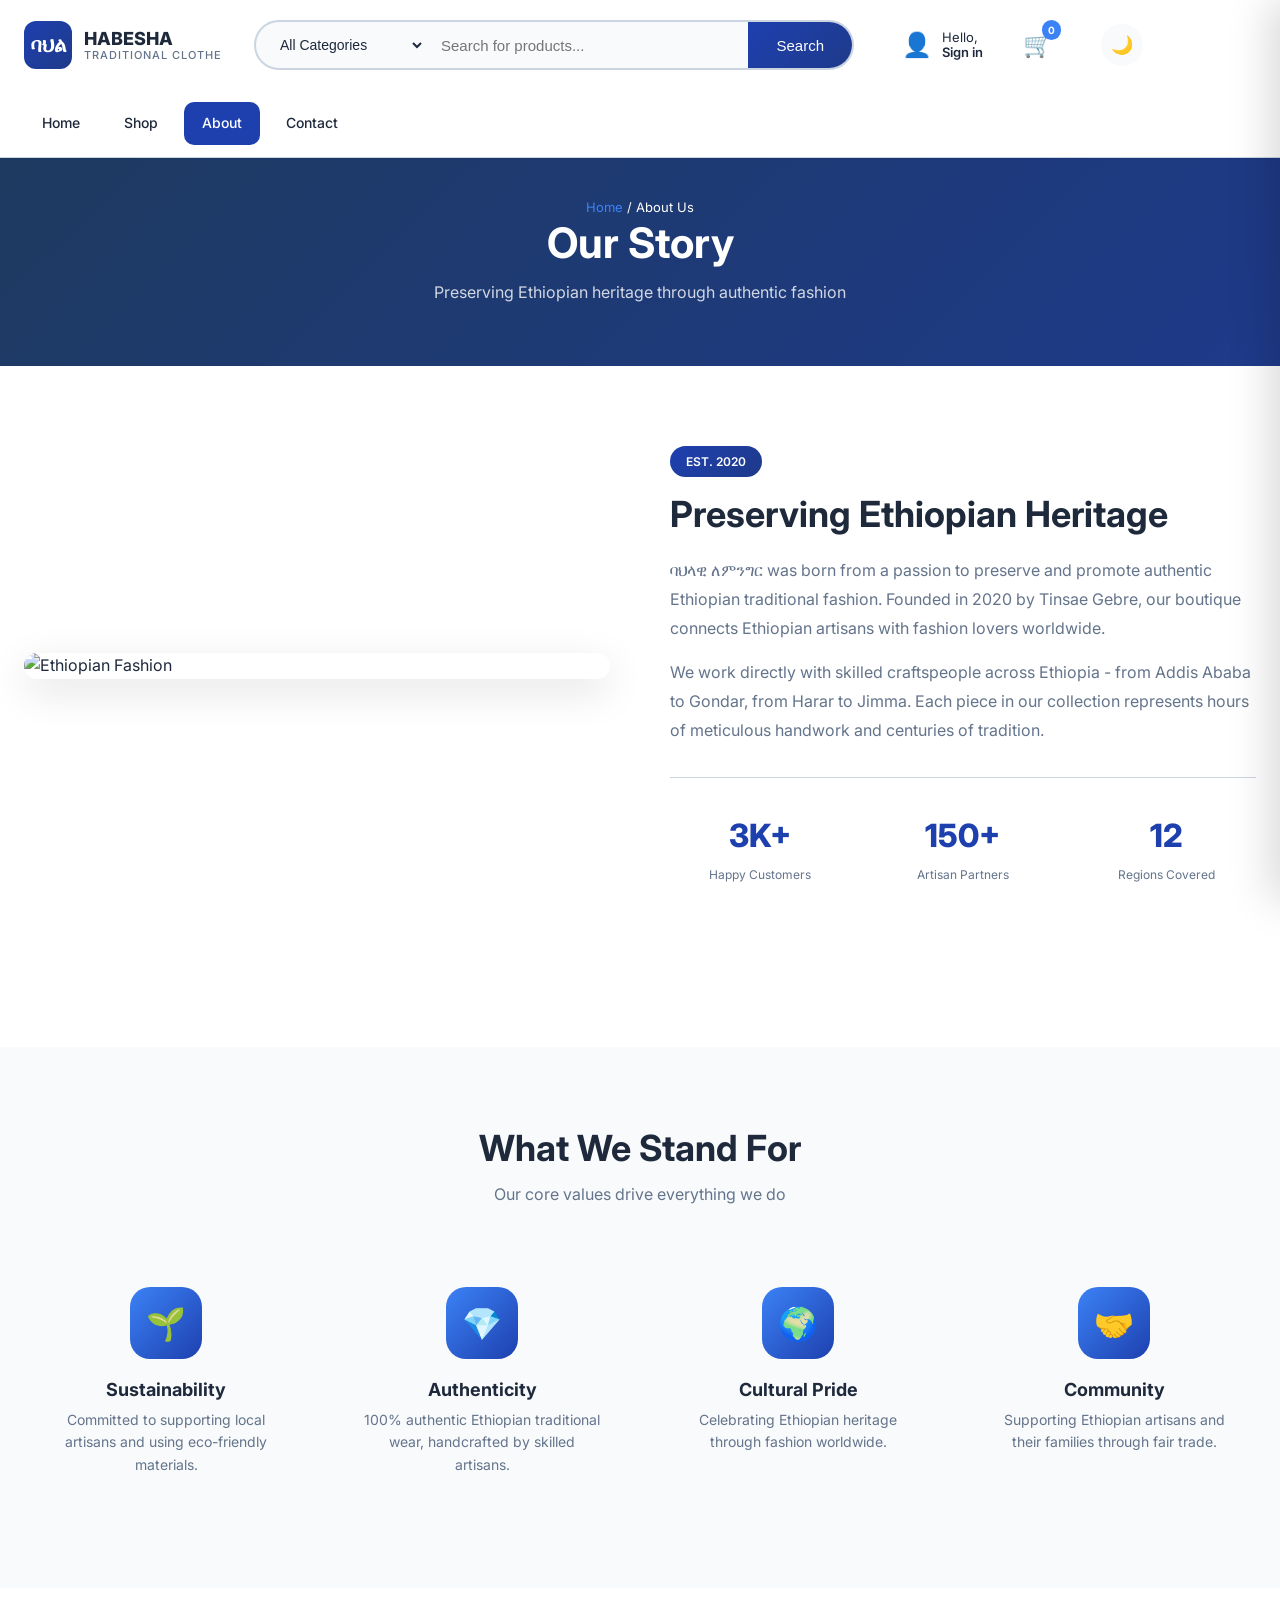
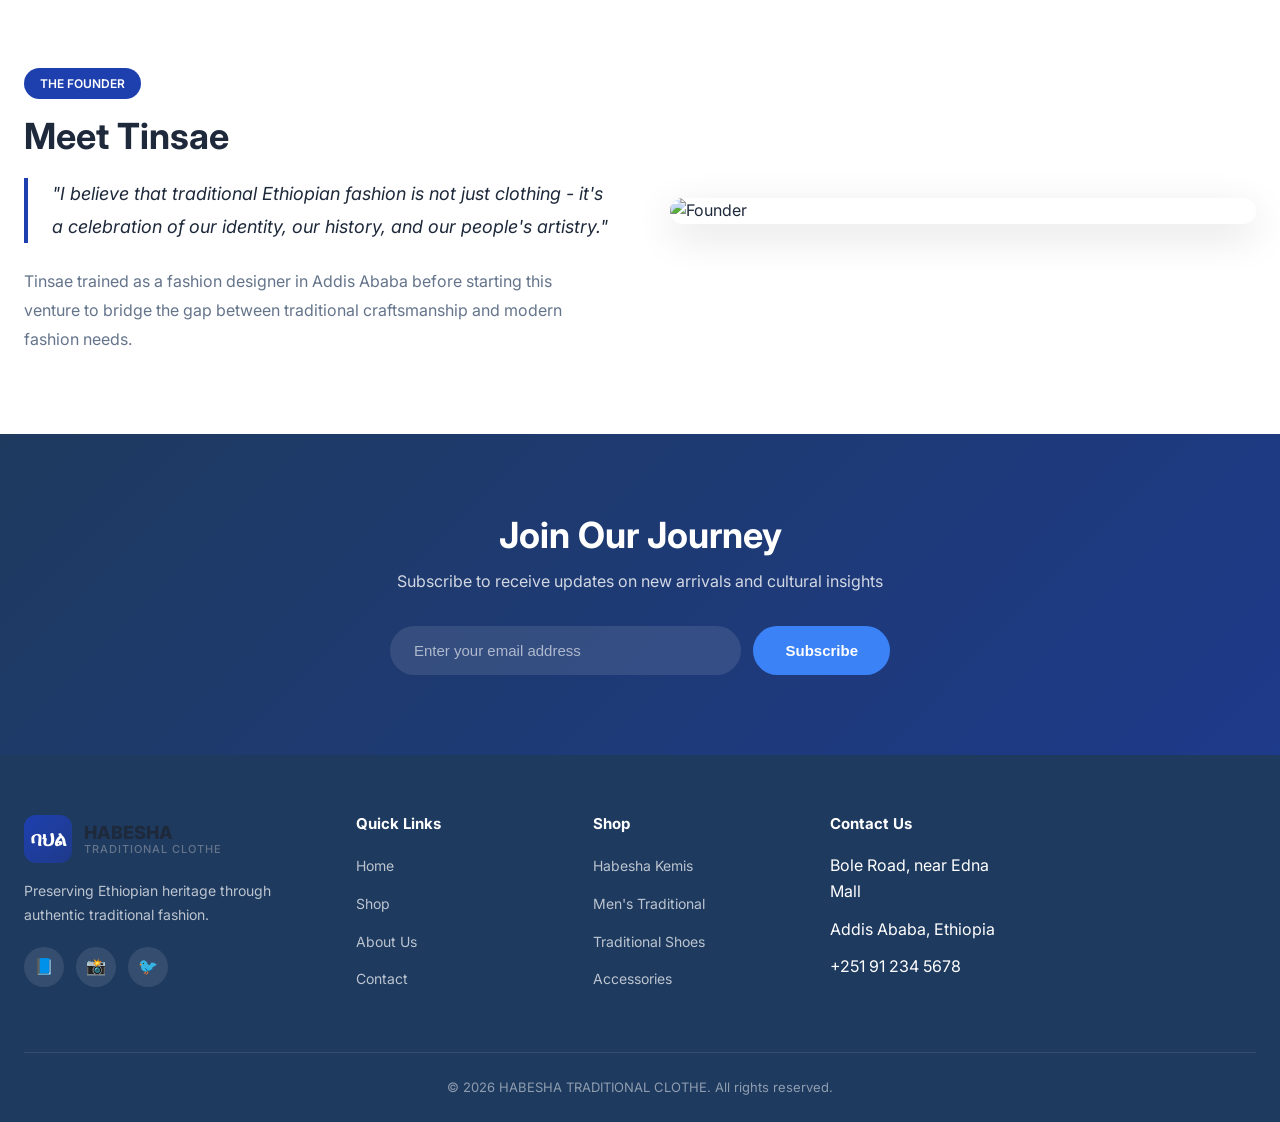
==== commit 5400297a: "updated" ====
--- a/about.html
+++ b/about.html
@@ -99,7 +99,6 @@
                 <span>Subtotal:</span>
                 <span id="cartTotal">ETB 0</span>
             </div>
-            <button onclick="openPaymentModal()">Proceed to Checkout</button>
         </div>
     </div>
 
--- a/styles.css
+++ b/styles.css
@@ -1,18 +1,18 @@
 :root {
-    --primary: #7C3AED;
-    --primary-light: #A78BFA;
-    --primary-dark: #5B21B6;
-    --secondary: #1E1B4B;
-    --accent: #F59E0B;
+    --primary: #1E40AF;
+    --primary-light: #3B82F6;
+    --primary-dark: #1E3A8A;
+    --secondary: #1E3A5F;
+    --accent: #3B82F6;
     --background: #F8FAFC;
     --background-alt: #F1F5F9;
     --text: #1E293B;
     --text-light: #64748B;
     --white: #FFFFFF;
-    --border: #E2E8F0;
+    --border: #CBD5E1;
     --card-bg: #FFFFFF;
-    --success: #10B981;
-    --error: #EF4444;
+    --success: #1E40AF;
+    --error: #DC2626;
     --shadow: 0 1px 3px rgba(0,0,0,0.06);
     --shadow-md: 0 4px 12px rgba(0,0,0,0.08);
     --shadow-lg: 0 12px 40px rgba(0,0,0,0.12);
@@ -22,11 +22,11 @@
 }
 
 [data-theme="dark"] {
-    --primary: #A78BFA;
-    --primary-light: #C4B5FD;
-    --primary-dark: #8B5CF6;
-    --secondary: #312E81;
-    --accent: #FBBF24;
+    --primary: #3B82F6;
+    --primary-light: #60A5FA;
+    --primary-dark: #2563EB;
+    --secondary: #1E3A5F;
+    --accent: #60A5FA;
     --background: #0F172A;
     --background-alt: #1E293B;
     --text: #F1F5F9;
@@ -250,50 +250,68 @@
 
 /* HERO */
 .hero {
-    background: linear-gradient(135deg, var(--secondary) 0%, #312E81 100%);
-    padding: 80px 0;
+    min-height: 600px;
+    background: linear-gradient(135deg, rgba(30, 64, 175, 0.75), rgba(30, 58, 138, 0.85)), url('https://images.pexels.com/photos/3617500/pexels-photo-3617500.jpeg?auto=compress&cs=tinysrgb&w=1920') center/cover no-repeat;
+    display: flex;
+    align-items: center;
     position: relative;
     overflow: hidden;
+}
+.hero::after {
+    content: '';
+    position: absolute;
+    bottom: 0;
+    left: 0;
+    right: 0;
+    height: 100px;
+    background: linear-gradient(to top, var(--background), transparent);
+    pointer-events: none;
 }
 .hero::before {
     content: '';
     position: absolute;
     top: 0;
+    left: 0;
     right: 0;
-    width: 50%;
-    height: 100%;
-    background: url("data:image/svg+xml,%3Csvg width='60' height='60' viewBox='0 0 60 60' xmlns='http://www.w3.org/2000/svg'%3E%3Cg fill='none' fill-rule='evenodd'%3E%3Cg fill='%237C3AED' fill-opacity='0.1'%3E%3Cpath d='M36 34v-4h-2v4h-4v2h4v4h2v-4h4v-2h-4zm0-30V0h-2v4h-4v2h4v4h2V6h4V4h-4zM6 34v-4H4v4H0v2h4v4h2v-4h4v-2H6zM6 4V0H4v4H0v2h4v4h2V6h4V4H6z'/%3E%3C/g%3E%3C/g%3E%3C/svg%3E");
+    bottom: 0;
+    background-image: url("data:image/svg+xml,%3Csvg width='100' height='100' viewBox='0 0 100 100' xmlns='http://www.w3.org/2000/svg'%3E%3Cg fill='none' fill-rule='evenodd'%3E%3Cg fill='%23ffffff' fill-opacity='0.03'%3E%3Ccircle cx='50' cy='50' r='40' stroke='%23ffffff' stroke-opacity='0.1'/%3E%3Ccircle cx='50' cy='50' r='25'/%3E%3Cpath d='M50 0v100M0 50h100' stroke='%23ffffff' stroke-opacity='0.05'/%3E%3C/g%3E%3C/g%3E%3C/svg%3E");
+    pointer-events: none;
+    z-index: 0;
 }
 .hero-content {
     position: relative;
     z-index: 1;
-    max-width: 600px;
+    max-width: 650px;
     text-align: center;
     margin: 0 auto;
+    padding: 40px 0;
 }
 .hero-badge {
     display: inline-flex;
     align-items: center;
     gap: 8px;
-    background: rgba(255,255,255,0.1);
-    padding: 8px 16px;
+    background: rgba(255,255,255,0.15);
+    backdrop-filter: blur(10px);
+    padding: 10px 20px;
     border-radius: 50px;
-    color: var(--accent);
-    font-size: 12px;
-    font-weight: 600;
-    margin-bottom: 20px;
+    color: #fff;
+    font-size: 13px;
+    font-weight: 600;
+    margin-bottom: 24px;
+    border: 1px solid rgba(255,255,255,0.2);
 }
 .hero h1 {
-    font-size: 52px;
-    color: #fff;
-    margin-bottom: 20px;
+    font-size: 56px;
+    color: #fff;
+    margin-bottom: 24px;
     line-height: 1.1;
+    text-shadow: 2px 2px 4px rgba(0,0,0,0.3);
 }
 .hero p {
-    font-size: 18px;
-    color: rgba(255,255,255,0.8);
+    font-size: 19px;
+    color: rgba(255,255,255,0.9);
     margin-bottom: 32px;
-    max-width: 480px;
+    text-shadow: 1px 1px 2px rgba(0,0,0,0.3);
 }
 .hero-btns {
     display: flex;
@@ -312,23 +330,27 @@
     cursor: pointer;
     transition: all 0.3s;
     border: none;
+    text-decoration: none;
 }
 .btn-primary {
     background: var(--accent);
     color: #fff;
+    box-shadow: 0 4px 15px rgba(245, 158, 11, 0.4);
 }
 .btn-primary:hover {
-    transform: translateY(-2px);
-    box-shadow: 0 8px 24px rgba(245, 158, 11, 0.4);
+    transform: translateY(-3px);
+    box-shadow: 0 8px 25px rgba(245, 158, 11, 0.5);
 }
 .btn-outline {
-    background: transparent;
-    color: #fff;
-    border: 2px solid rgba(255,255,255,0.3);
+    background: rgba(255,255,255,0.1);
+    backdrop-filter: blur(10px);
+    color: #fff;
+    border: 2px solid rgba(255,255,255,0.4);
 }
 .btn-outline:hover {
-    background: rgba(255,255,255,0.1);
+    background: rgba(255,255,255,0.2);
     border-color: #fff;
+    transform: translateY(-3px);
 }
 
 /* CATEGORIES */
@@ -550,10 +572,7 @@
 /* DEALS */
 .deals {
     padding: 80px 0;
-    background: linear-gradient(135deg, #FEF3C7 0%, #FDE68A 100%);
-}
-[data-theme="dark"] .deals {
-    background: linear-gradient(135deg, #78350F 0%, #451A03 100%);
+    background: linear-gradient(135deg, var(--primary-light) 0%, var(--primary) 100%);
 }
 .deals-grid {
     display: grid;
@@ -699,7 +718,7 @@
 /* NEWSLETTER */
 .newsletter {
     padding: 80px 0;
-    background: linear-gradient(135deg, var(--secondary) 0%, #312E81 100%);
+    background: linear-gradient(135deg, var(--secondary) 0%, var(--primary-dark) 100%);
     text-align: center;
 }
 .newsletter h2 {
@@ -875,8 +894,18 @@
 .cart-item-price {
     color: var(--primary);
     font-weight: 600;
+    margin-bottom: 4px;
+}
+.cart-item-delivery {
+    display: flex;
+    align-items: center;
+    gap: 6px;
+    font-size: 11px;
+    color: var(--text-light);
     margin-bottom: 8px;
 }
+.cart-item-delivery .delivery-icon { font-size: 12px; }
+.cart-item-delivery .delivery-info { color: var(--success); font-weight: 500; }
 .cart-item-qty {
     display: flex;
     align-items: center;
@@ -910,6 +939,52 @@
     padding: 24px;
     border-top: 1px solid var(--border);
 }
+.cart-delivery-select {
+    margin-bottom: 16px;
+}
+.cart-delivery-select label {
+    display: block;
+    font-size: 12px;
+    font-weight: 600;
+    margin-bottom: 6px;
+    color: var(--text);
+}
+.cart-delivery-select select {
+    width: 100%;
+    padding: 10px 12px;
+    border: 2px solid var(--border);
+    border-radius: var(--radius-sm);
+    font-size: 13px;
+    background: var(--background);
+    color: var(--text);
+    cursor: pointer;
+}
+.cart-delivery-select select:focus {
+    border-color: var(--primary);
+    outline: none;
+}
+.order-summary {
+    background: var(--background);
+    padding: 16px;
+    border-radius: var(--radius-sm);
+    margin-bottom: 12px;
+}
+.summary-row {
+    display: flex;
+    justify-content: space-between;
+    font-size: 13px;
+    margin-bottom: 8px;
+    color: var(--text-light);
+}
+.summary-row.total {
+    font-size: 16px;
+    font-weight: 700;
+    color: var(--text);
+    margin-top: 12px;
+    padding-top: 12px;
+    border-top: 1px solid var(--border);
+}
+.summary-row.total span:last-child { color: var(--primary); }
 .cart-total {
     display: flex;
     justify-content: space-between;
@@ -1179,8 +1254,36 @@
 .logout-btn:hover { background: #FEF2F2; }
 
 /* PAYMENT MODAL */
-.payment-modal .modal-content { max-width: 480px; }
+.payment-modal .modal-content { max-width: 500px; }
 .payment-methods { margin-bottom: 20px; }
+
+.checkout-step .form-group {
+    margin-bottom: 14px;
+}
+.checkout-step .form-group label {
+    display: block;
+    font-size: 13px;
+    font-weight: 500;
+    margin-bottom: 6px;
+    color: var(--text);
+}
+.checkout-step .form-group input,
+.checkout-step .form-group select,
+.checkout-step .form-group textarea {
+    width: 100%;
+    padding: 10px 14px;
+    border: 1px solid var(--border);
+    border-radius: var(--radius-sm);
+    font-size: 14px;
+    background: var(--card-bg);
+    color: var(--text);
+}
+.checkout-step .form-group input:focus,
+.checkout-step .form-group select:focus,
+.checkout-step .form-group textarea:focus {
+    outline: none;
+    border-color: var(--primary);
+}
 .payment-method {
     display: flex;
     align-items: center;
@@ -1207,9 +1310,9 @@
     font-weight: 700;
     color: #fff;
 }
-.payment-icon.telebirr { background: linear-gradient(135deg, #1DA1F2, #0D8BD9); }
-.payment-icon.cbe { background: linear-gradient(135deg, #0066B2, #004C82); }
-.payment-icon.awash { background: linear-gradient(135deg, #FF6B00, #CC5500); }
+.payment-icon.telebirr { background: linear-gradient(135deg, var(--primary), var(--primary-dark)); }
+.payment-icon.cbe { background: linear-gradient(135deg, var(--primary), var(--primary-dark)); }
+.payment-icon.awash { background: linear-gradient(135deg, var(--primary), var(--primary-dark)); }
 .payment-icon.cod { background: linear-gradient(135deg, var(--primary), var(--primary-dark)); }
 .payment-info h4 { font-size: 15px; margin-bottom: 2px; }
 .payment-info p { font-size: 13px; color: var(--text-light); }
@@ -1334,6 +1437,17 @@
     align-items: center;
     margin-bottom: 8px;
 }
+.order-header .order-id { font-weight: 600; color: var(--primary); }
+.order-delete-btn {
+    background: none;
+    border: none;
+    cursor: pointer;
+    font-size: 18px;
+    padding: 4px 8px;
+    border-radius: 4px;
+    transition: background 0.3s;
+}
+.order-delete-btn:hover { background: var(--error); }
 .order-id { font-weight: 600; font-size: 14px; }
 .order-status {
     padding: 4px 12px;
@@ -1342,17 +1456,17 @@
     font-weight: 600;
     text-transform: uppercase;
 }
-.order-status.delivered { background: #D1FAE5; color: #065F46; }
-.order-status.processing { background: #FEF3C7; color: #92400E; }
-.order-status.shipped { background: #DBEAFE; color: #1E40AF; }
-.order-status.pending { background: #F3F4F6; color: #374151; }
+.order-status.delivered { background: var(--primary-light); color: #fff; }
+.order-status.processing { background: var(--primary); color: #fff; }
+.order-status.shipped { background: var(--primary-dark); color: #fff; }
+.order-status.pending { background: var(--secondary); color: #fff; }
 .order-date { font-size: 12px; color: var(--text-light); margin-bottom: 6px; }
 .order-items { font-size: 13px; }
 .order-total { font-weight: 600; margin-top: 8px; color: var(--primary); }
 
 /* SHOP PAGE */
 .shop-hero {
-    background: linear-gradient(135deg, var(--secondary) 0%, #312E81 100%);
+    background: linear-gradient(135deg, var(--secondary) 0%, var(--primary-dark) 100%);
     padding: 60px 0;
     text-align: center;
     color: #fff;
@@ -1494,9 +1608,9 @@
     
     .nav-links { display: none; }
     
-    .hero { padding: 60px 0; }
-    .hero h1 { font-size: 36px; }
-    .hero p { font-size: 16px; }
+    .hero { min-height: auto; padding: 80px 0 120px; background-attachment: scroll; }
+    .hero h1 { font-size: 32px; }
+    .hero p { font-size: 15px; }
     .hero-btns { flex-direction: column; }
     .btn { width: 100%; justify-content: center; }
     
@@ -1636,7 +1750,7 @@
     z-index: 10;
 }
 .wishlist-btn:hover { transform: scale(1.1); }
-.wishlist-btn.active { color: #e74c3c; }
+.wishlist-btn.active { color: var(--primary); }
 
 /* PRODUCT COMPARISON */
 .compare-sidebar {
@@ -1926,11 +2040,11 @@
     font-size: 12px;
     font-weight: 600;
 }
-.status-badge.pending { background: #FEF3C7; color: #D97706; }
-.status-badge.processing { background: #DBEAFE; color: #2563EB; }
-.status-badge.shipped { background: #E0E7FF; color: #4F46E5; }
-.status-badge.delivered { background: #D1FAE5; color: #059669; }
-.status-badge.cancelled { background: #FEE2E2; color: #DC2626; }
+.status-badge.pending { background: var(--secondary); color: #fff; }
+.status-badge.processing { background: var(--primary); color: #fff; }
+.status-badge.shipped { background: var(--primary-dark); color: #fff; }
+.status-badge.delivered { background: var(--primary-light); color: #fff; }
+.status-badge.cancelled { background: var(--error); color: #fff; }
 
 /* CUSTOMIZATION REQUEST */
 .custom-options {
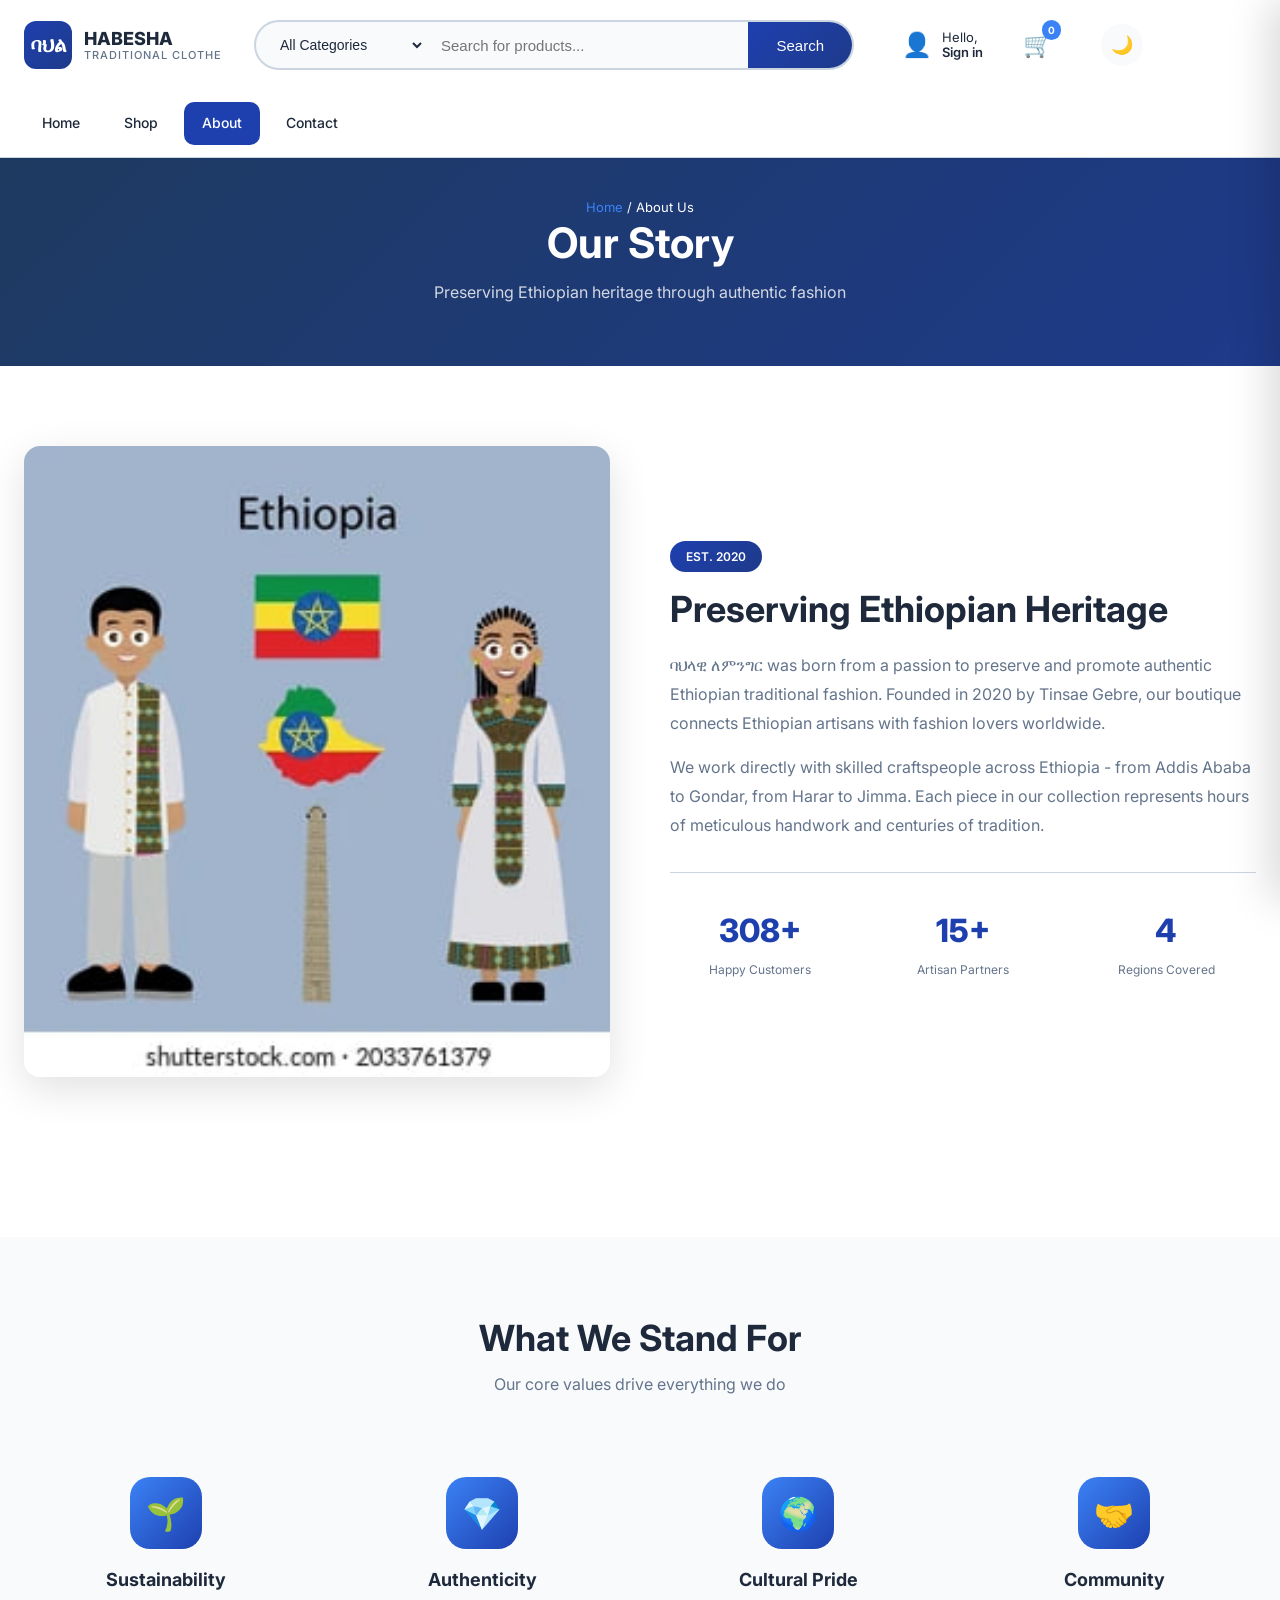
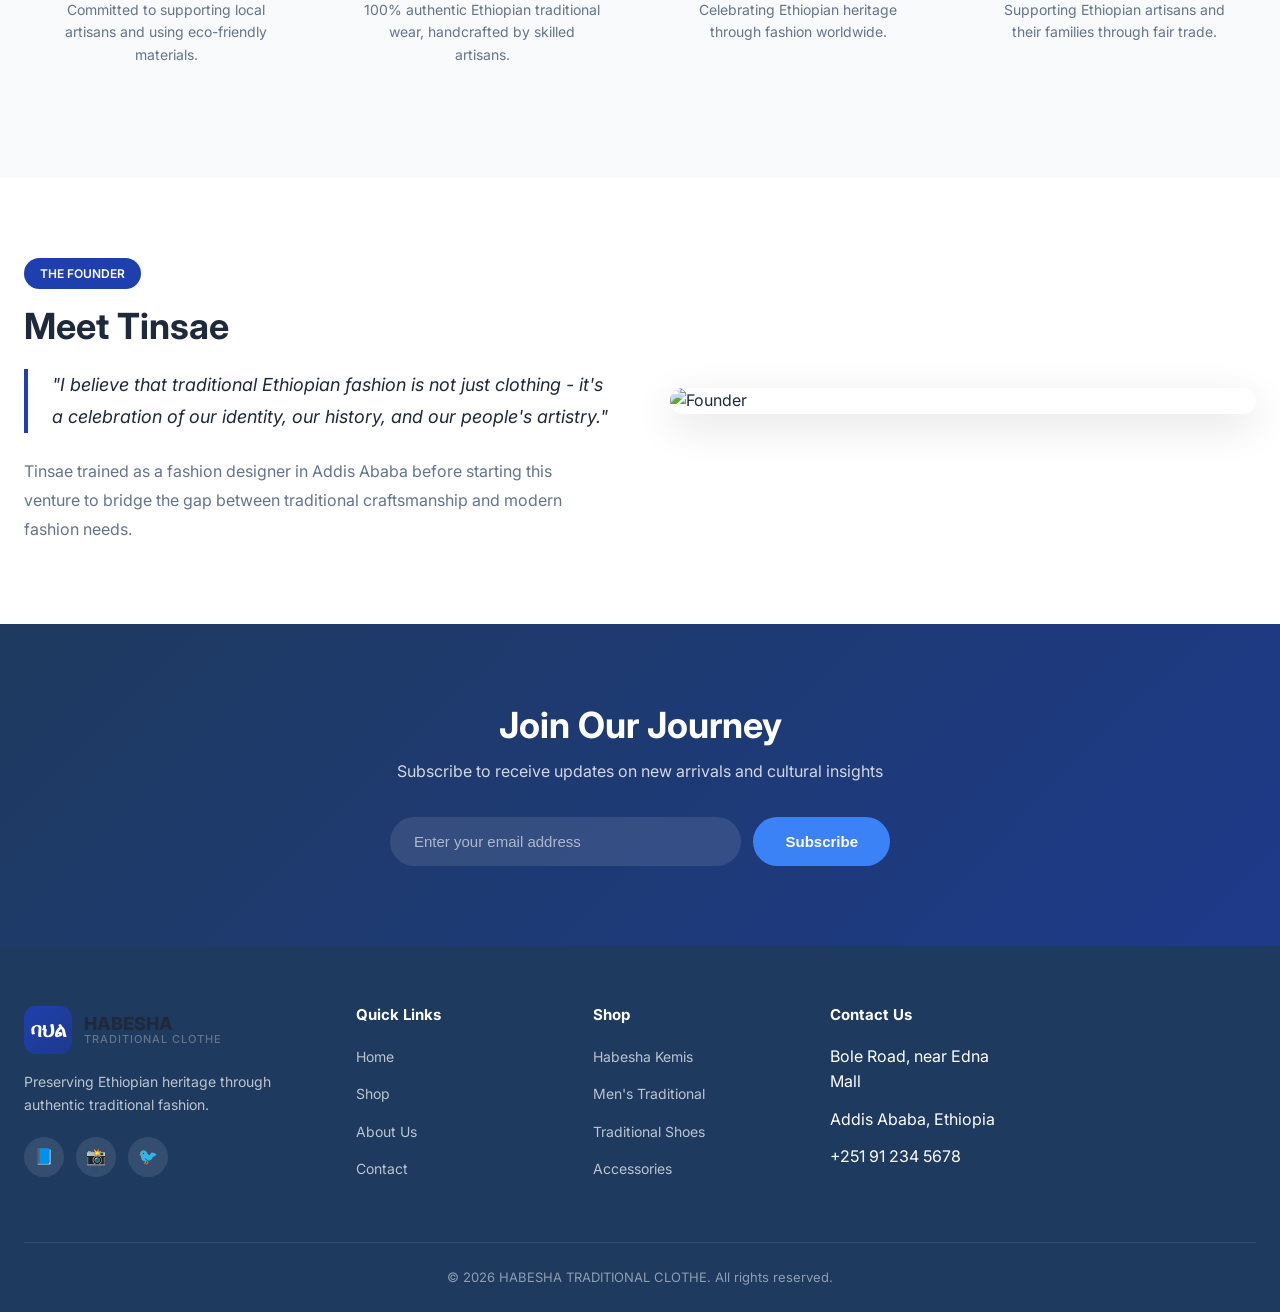
==== commit dc280a55: "updated" ====
--- a/about.html
+++ b/about.html
@@ -116,7 +116,7 @@
         <div class="container">
             <div style="display: grid; grid-template-columns: 1fr 1fr; gap: 60px; align-items: center; margin-bottom: 80px;">
                 <div>
-                    <img src="https://images.pexels.com/photos/2736832/pexels-photo-2736832.jpeg?auto=compress&cs=tinysrgb&w=600" alt="Ethiopian Fashion" style="width: 100%; border-radius: var(--radius); box-shadow: var(--shadow-lg);">
+                    <img src="/images/aboutethiopia.jpg" alt="Ethiopian Fashion" style="width: 100%; border-radius: var(--radius); box-shadow: var(--shadow-lg);">
                 </div>
                 <div>
                     <span style="display: inline-block; background: linear-gradient(135deg, var(--primary), var(--primary-dark)); color: #fff; padding: 6px 16px; border-radius: 50px; font-size: 12px; font-weight: 600; margin-bottom: 16px;">EST. 2020</span>
@@ -129,15 +129,15 @@
                     </p>
                     <div style="display: grid; grid-template-columns: repeat(3, 1fr); gap: 24px; margin-top: 32px; padding-top: 32px; border-top: 1px solid var(--border);">
                         <div style="text-align: center;">
-                            <span style="font-size: 32px; font-weight: 800; color: var(--primary); display: block;">3K+</span>
+                            <span style="font-size: 32px; font-weight: 800; color: var(--primary); display: block;">308+</span>
                             <span style="font-size: 12px; color: var(--text-light);">Happy Customers</span>
                         </div>
                         <div style="text-align: center;">
-                            <span style="font-size: 32px; font-weight: 800; color: var(--primary); display: block;">150+</span>
+                            <span style="font-size: 32px; font-weight: 800; color: var(--primary); display: block;">15+</span>
                             <span style="font-size: 12px; color: var(--text-light);">Artisan Partners</span>
                         </div>
                         <div style="text-align: center;">
-                            <span style="font-size: 32px; font-weight: 800; color: var(--primary); display: block;">12</span>
+                            <span style="font-size: 32px; font-weight: 800; color: var(--primary); display: block;">4</span>
                             <span style="font-size: 12px; color: var(--text-light);">Regions Covered</span>
                         </div>
                     </div>
